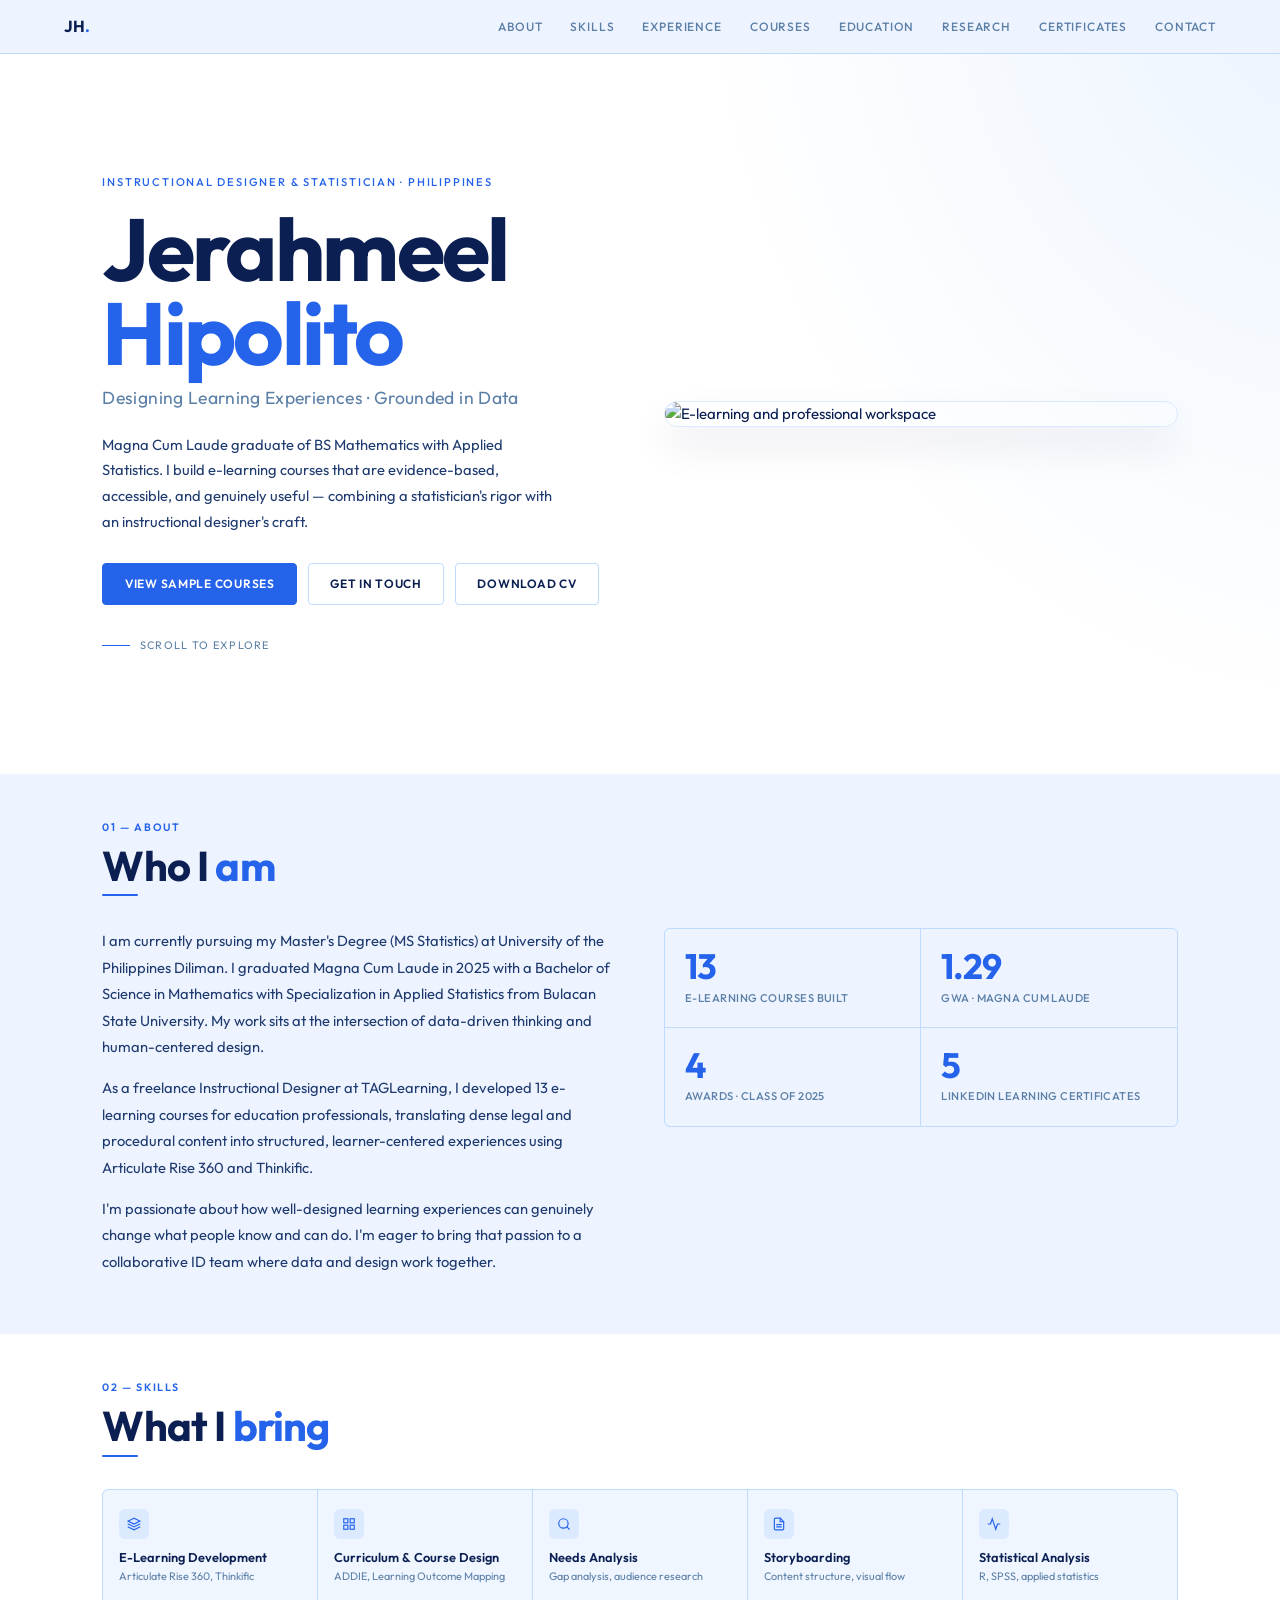
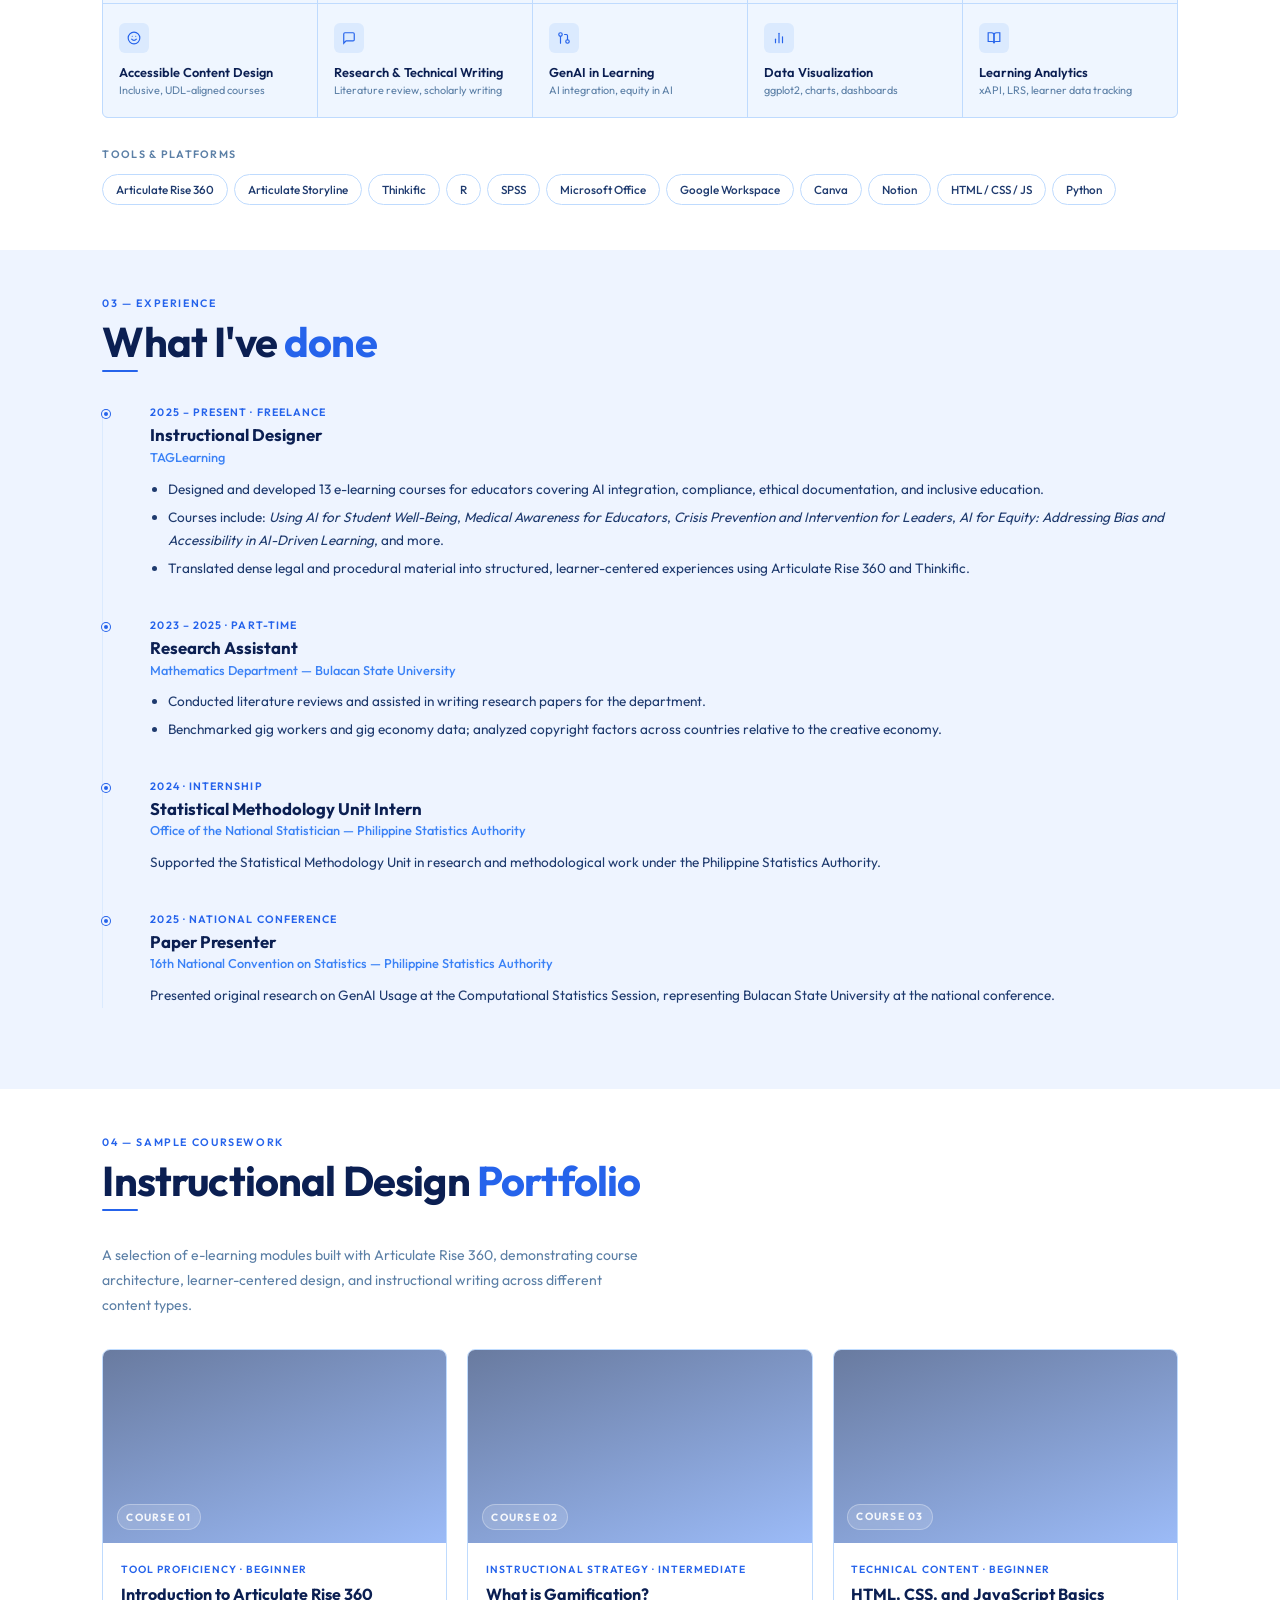
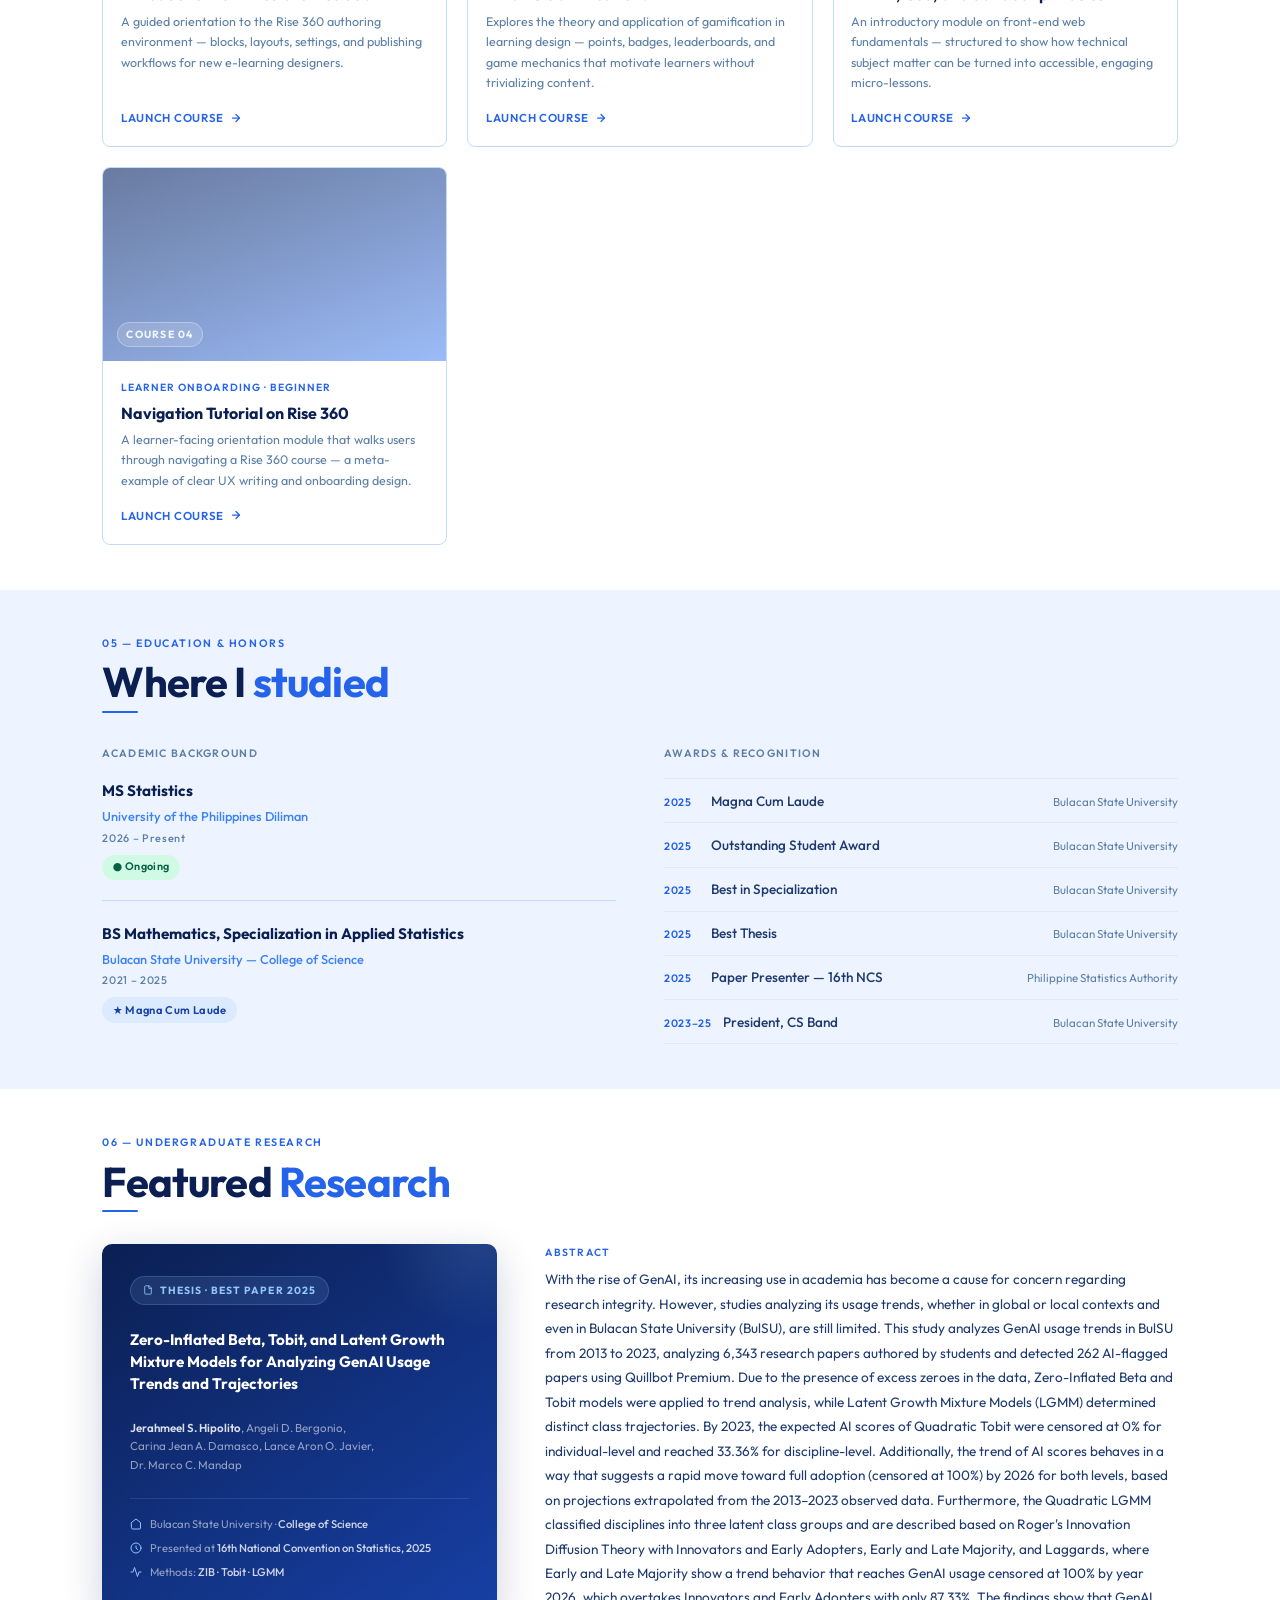
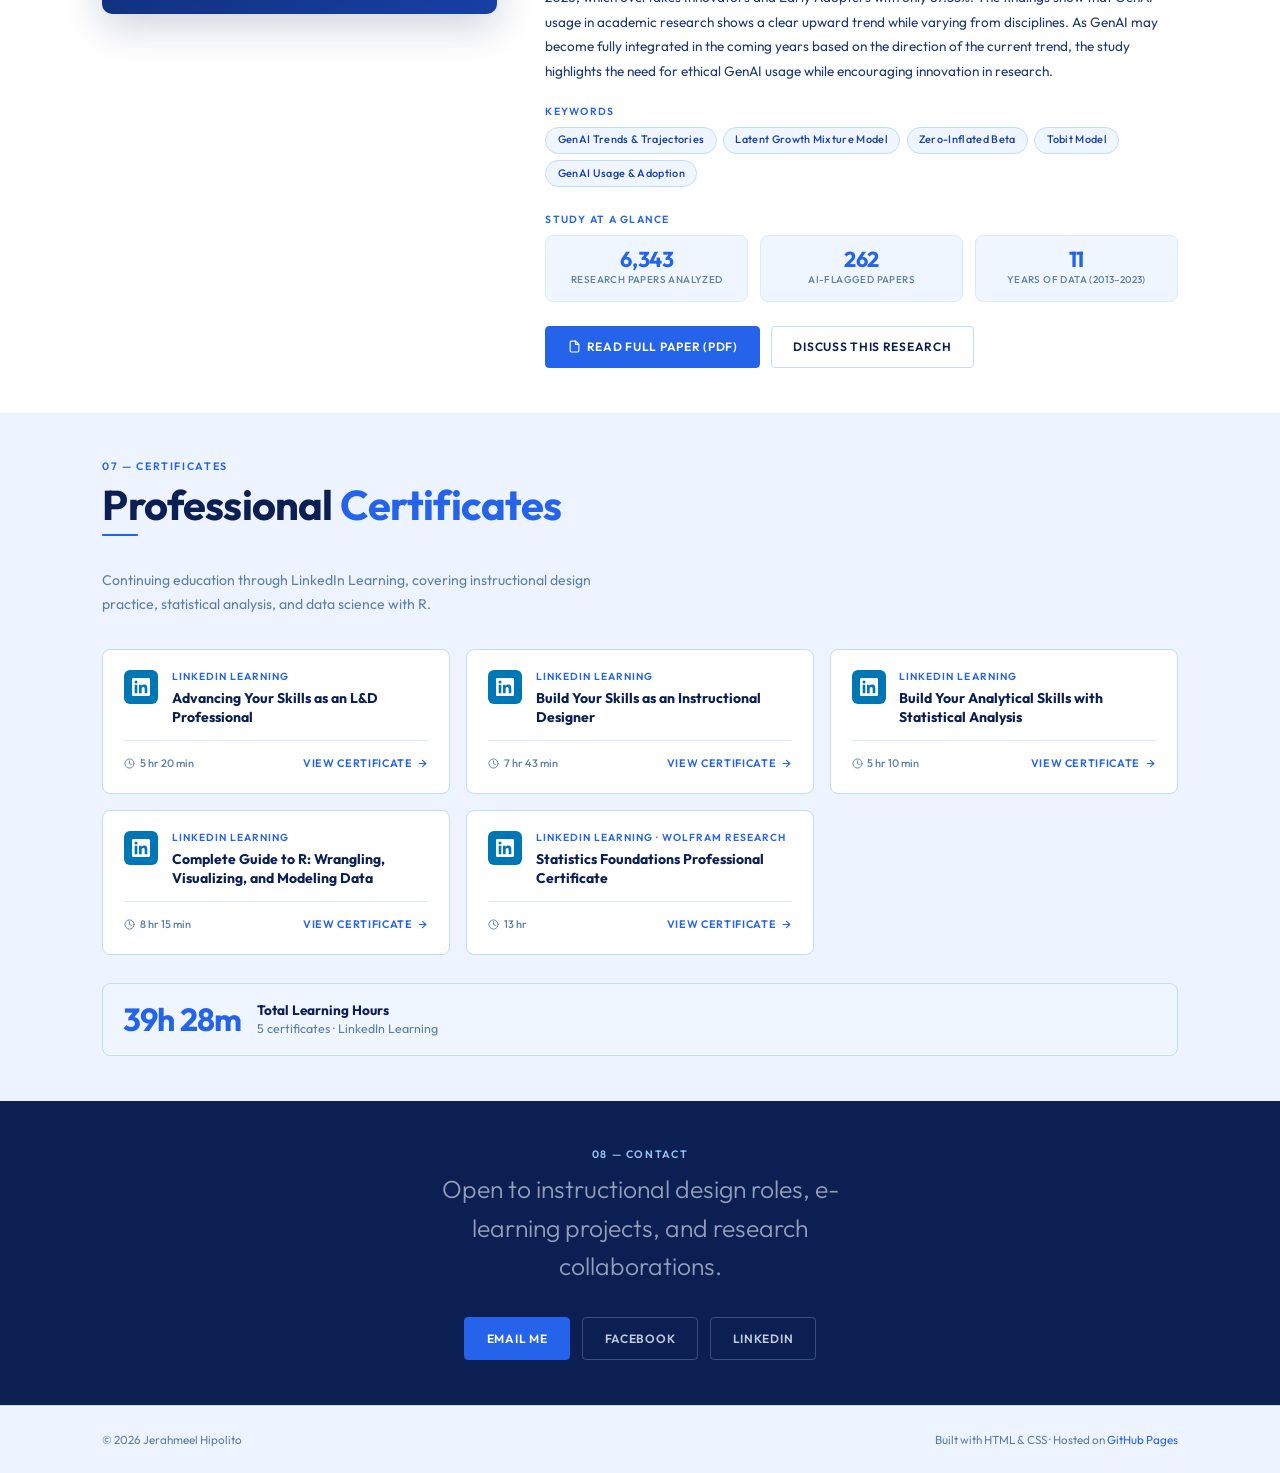
==== index.html @ f6c2b889 "Update index.html" ====
<!DOCTYPE html>
<html lang="en">
<head>
<meta charset="UTF-8" />
<meta name="viewport" content="width=device-width, initial-scale=1.0" />
<title>Jerahmeel Hipolito — Instructional Designer & Statistician</title>
<link rel="preconnect" href="https://fonts.googleapis.com" />
<link rel="preconnect" href="https://fonts.gstatic.com" crossorigin />
<link href="https://fonts.googleapis.com/css2?family=Outfit:wght@300;400;500;600;700&display=swap" rel="stylesheet" />
<style>
  :root {
    --bg:          #EEF4FF;
    --bg-alt:      #E3EDFF;
    --white:       #FFFFFF;
    --navy:        #0B1F52;
    --blue-dark:   #1740A6;
    --blue:        #2563EB;
    --blue-mid:    #3B82F6;
    --blue-light:  #93C5FD;
    --blue-pale:   #DBEAFE;
    --blue-ghost:  #EFF6FF;
    --text:        #0B1F52;
    --text-soft:   #1E3A6E;
    --text-muted:  #5B7FA6;
    --border:      #BFDBFE;
    --border-soft: #DBEAFE;
    --sans: 'Outfit', system-ui, sans-serif;
  }

  *, *::before, *::after { box-sizing: border-box; margin: 0; padding: 0; }
  html { scroll-behavior: smooth; }
  body {
    font-family: var(--sans);
    background: var(--bg);
    color: var(--text);
    font-size: 15px;
    line-height: 1.65;
    -webkit-font-smoothing: antialiased;
  }

  /* ── NAV ── */
  nav {
    position: sticky; top: 0; z-index: 100;
    background: rgba(238,244,255,0.93);
    backdrop-filter: blur(10px);
    border-bottom: 1px solid var(--border);
    padding: 0 clamp(1.5rem, 5vw, 5rem);
    display: flex; align-items: center; justify-content: space-between;
    height: 54px;
  }
  .nav-logo { font-size: 1rem; font-weight: 700; letter-spacing: -0.01em; color: var(--navy); text-decoration: none; }
  .nav-logo span { color: var(--blue); }
  .nav-links { display: flex; gap: 1.75rem; list-style: none; }
  .nav-links a {
    font-size: 0.75rem; font-weight: 500; letter-spacing: 0.07em;
    text-transform: uppercase; color: var(--text-muted); text-decoration: none; transition: color 0.2s;
  }
  .nav-links a:hover { color: var(--blue); }

  /* ── HERO ── */
  #hero {
    min-height: 80vh;
    display: grid;
    grid-template-columns: 1fr 1fr;
    align-items: center;
    gap: 3rem;
    padding: clamp(2.5rem, 6vh, 5rem) clamp(1.5rem, 8vw, 7rem);
    position: relative; overflow: hidden;
  }
  #hero::before {
    content: '';
    position: absolute; top: -20%; right: -5%; width: 55vw; height: 120%;
    background: radial-gradient(ellipse at top right, var(--blue-pale) 0%, transparent 65%);
    opacity: 0.6; pointer-events: none;
  }
  .hero-left { position: relative; z-index: 1; }
  .hero-eyebrow {
    font-size: 0.7rem; letter-spacing: 0.16em; text-transform: uppercase;
    color: var(--blue); font-weight: 500; margin-bottom: 1rem;
    animation: fadeUp 0.5s ease both;
  }
  h1.hero-name {
    font-size: clamp(2.8rem, 7vw, 5.5rem);
    font-weight: 700; line-height: 0.95; letter-spacing: -0.03em;
    color: var(--navy); margin-bottom: 0.5rem;
    animation: fadeUp 0.5s 0.08s ease both;
  }
  h1.hero-name span { color: var(--blue); }
  .hero-title {
    font-size: clamp(0.9rem, 1.8vw, 1.1rem); font-weight: 400;
    color: var(--text-muted); letter-spacing: 0.02em; margin-bottom: 1.25rem;
    animation: fadeUp 0.5s 0.16s ease both;
  }
  .hero-desc {
    max-width: 460px; font-size: 0.92rem; color: var(--text-soft);
    line-height: 1.75; margin-bottom: 1.75rem;
    animation: fadeUp 0.5s 0.24s ease both;
  }
  .hero-cta {
    display: flex; gap: 0.65rem; flex-wrap: wrap;
    animation: fadeUp 0.5s 0.32s ease both;
  }
  .hero-scroll {
    display: flex; align-items: center; gap: 0.6rem; margin-top: 2rem;
    font-size: 0.68rem; letter-spacing: 0.12em; text-transform: uppercase;
    color: var(--text-muted);
    animation: fadeUp 0.5s 0.5s ease both;
  }
  .scroll-line { width: 28px; height: 1px; background: var(--blue); display: inline-block; }

  /* HERO RIGHT VISUAL */
  .hero-right {
    position: relative; z-index: 1;
    display: flex; align-items: center; justify-content: center;
    animation: fadeUp 0.7s 0.3s ease both;
  }
  .hero-image {
    width: 100%;
    height: 100%;
    max-height: 520px;
    object-fit: cover;
    border-radius: 16px;
    box-shadow: 0 20px 40px rgba(11,31,82,0.08);
    border: 1px solid var(--border-soft);
  }

  /* ── BUTTONS ── */
  .btn {
    display: inline-flex; align-items: center; gap: 0.35rem;
    padding: 0.65rem 1.35rem; font-family: var(--sans);
    font-size: 0.75rem; font-weight: 600; letter-spacing: 0.06em;
    text-transform: uppercase; text-decoration: none;
    border-radius: 4px; transition: all 0.2s; cursor: pointer; border: 1.5px solid transparent;
  }
  .btn-primary { background: var(--blue); color: #fff; border-color: var(--blue); }
  .btn-primary:hover { background: var(--blue-dark); border-color: var(--blue-dark); }
  .btn-outline { background: transparent; color: var(--navy); border-color: var(--border); }
  .btn-outline:hover { border-color: var(--blue); color: var(--blue); background: var(--blue-ghost); }

  /* ── SECTIONS ── */
  section { padding: clamp(2.5rem, 5vh, 4rem) clamp(1.5rem, 8vw, 7rem); }
  section:nth-child(even) { background: var(--white); }

  .section-eyebrow { font-size: 0.67rem; letter-spacing: 0.15em; text-transform: uppercase; color: var(--blue); font-weight: 600; margin-bottom: 0.4rem; }
  h2.section-title { font-size: clamp(1.8rem, 3.5vw, 2.6rem); font-weight: 700; letter-spacing: -0.02em; color: var(--navy); margin-bottom: 0.35rem; line-height: 1.1; }
  h2.section-title span { color: var(--blue); }
  .section-rule { width: 36px; height: 2px; background: var(--blue); margin-bottom: 2rem; border-radius: 2px; }

  /* ── ABOUT ── */
  .about-grid { display: grid; grid-template-columns: 1fr 1fr; gap: 3rem; align-items: start; }
  .about-text p { font-size: 0.92rem; color: var(--text-soft); line-height: 1.8; margin-bottom: 0.9rem; }
  .about-stats { display: grid; grid-template-columns: 1fr 1fr; gap: 1px; background: var(--border); border: 1px solid var(--border); border-radius: 6px; overflow: hidden; }
  .stat-cell { background: var(--bg); padding: 1.25rem; }
  section:nth-child(even) .stat-cell { background: var(--blue-ghost); }
  .stat-num { font-size: 2.2rem; font-weight: 700; color: var(--blue); letter-spacing: -0.03em; line-height: 1; margin-bottom: 0.25rem; }
  .stat-label { font-size: 0.7rem; color: var(--text-muted); letter-spacing: 0.04em; text-transform: uppercase; font-weight: 500; }

  /* ── SKILLS ── */
  .skills-grid {
    display: grid;
    grid-template-columns: repeat(5, 1fr);
    gap: 1px; background: var(--border); border: 1px solid var(--border);
    border-radius: 6px; overflow: hidden; margin-bottom: 1.75rem;
  }
  .skill-card { background: var(--white); padding: 1.2rem 1rem; transition: background 0.2s; }
  section:nth-child(even) .skill-card { background: var(--blue-ghost); }
  .skill-card:hover { background: var(--blue-pale); }
  .skill-icon { width: 30px; height: 30px; background: var(--blue-pale); border-radius: 6px; display: flex; align-items: center; justify-content: center; margin-bottom: 0.65rem; }
  .skill-icon svg { width: 14px; height: 14px; stroke: var(--blue); fill: none; stroke-width: 2; stroke-linecap: round; }
  .skill-name { font-size: 0.8rem; font-weight: 600; color: var(--navy); margin-bottom: 0.2rem; line-height: 1.25; }
  .skill-sub { font-size: 0.68rem; color: var(--text-muted); line-height: 1.4; }

  .tools-label { font-size: 0.67rem; letter-spacing: 0.12em; text-transform: uppercase; color: var(--text-muted); font-weight: 600; margin-bottom: 0.65rem; }
  .tools-row { display: flex; flex-wrap: wrap; gap: 0.4rem; }
  .tool-pill {
    padding: 0.3rem 0.8rem; border: 1.5px solid var(--border);
    border-radius: 100px; font-size: 0.73rem; color: var(--text-soft);
    background: var(--white); font-weight: 500; transition: all 0.18s;
  }
  .tool-pill:hover { border-color: var(--blue); color: var(--blue); background: var(--blue-ghost); }

  /* ── EXPERIENCE ── */
  .timeline { position: relative; padding-left: 1.75rem; }
  .timeline::before { content: ''; position: absolute; left: 0; top: 6px; bottom: 0; width: 1px; background: var(--border-soft); }
  .timeline-item { position: relative; margin-bottom: 2.25rem; padding-left: 1.25rem; }
  .timeline-item::before { content: ''; position: absolute; left: -1.75rem; top: 6px; width: 8px; height: 8px; border-radius: 50%; background: var(--blue); border: 2px solid var(--bg); box-shadow: 0 0 0 1px var(--blue); }
  .timeline-meta { font-size: 0.67rem; letter-spacing: 0.1em; color: var(--blue); text-transform: uppercase; font-weight: 600; margin-bottom: 0.2rem; }
  .timeline-role { font-size: 1.05rem; font-weight: 700; color: var(--navy); margin-bottom: 0.1rem; line-height: 1.2; }
  .timeline-org { font-size: 0.8rem; color: var(--blue-mid); font-weight: 500; margin-bottom: 0.6rem; }
  .timeline-body { font-size: 0.85rem; color: var(--text-soft); line-height: 1.75; }
  .timeline-body ul { padding-left: 1.1rem; }
  .timeline-body li { margin-bottom: 0.25rem; }

  /* ── COURSES ── */
  .courses-grid { display: grid; grid-template-columns: repeat(auto-fill, minmax(270px, 1fr)); gap: 1.25rem; }
  .course-card {
    background: var(--white); border: 1px solid var(--border); border-radius: 8px;
    text-decoration: none; display: flex; flex-direction: column; overflow: hidden;
    transition: transform 0.22s, box-shadow 0.22s, border-color 0.22s;
  }
  .course-card:hover { transform: translateY(-5px); box-shadow: 0 16px 40px rgba(37,99,235,0.13); border-color: var(--blue-light); }
  .course-thumb { aspect-ratio: 16/9; position: relative; overflow: hidden; background: var(--blue-pale); }
  .course-thumb img { width: 100%; height: 100%; object-fit: cover; display: block; transition: transform 0.4s; }
  .course-card:hover .course-thumb img { transform: scale(1.04); }
  .course-thumb-overlay { position: absolute; inset: 0; background: linear-gradient(160deg, rgba(11,31,82,0.55) 0%, rgba(37,99,235,0.35) 100%); display: flex; align-items: flex-end; padding: 0.85rem; }
  .course-num { font-size: 0.65rem; font-weight: 700; letter-spacing: 0.12em; text-transform: uppercase; color: rgba(255,255,255,0.9); background: rgba(255,255,255,0.15); border: 1px solid rgba(255,255,255,0.3); padding: 0.2rem 0.55rem; border-radius: 100px; backdrop-filter: blur(4px); }
  .course-body { padding: 1.1rem 1.1rem 1.2rem; flex: 1; display: flex; flex-direction: column; }
  .course-tag { font-size: 0.65rem; letter-spacing: 0.1em; text-transform: uppercase; color: var(--blue); font-weight: 600; margin-bottom: 0.4rem; }
  .course-title { font-size: 1rem; font-weight: 700; color: var(--navy); line-height: 1.25; margin-bottom: 0.45rem; }
  .course-desc { font-size: 0.78rem; color: var(--text-muted); line-height: 1.65; flex: 1; margin-bottom: 0.9rem; }
  .course-link { font-size: 0.72rem; font-weight: 600; letter-spacing: 0.06em; text-transform: uppercase; color: var(--blue); display: flex; align-items: center; gap: 0.35rem; }
  .course-link svg { width: 12px; height: 12px; stroke: currentColor; fill: none; stroke-width: 2.5; stroke-linecap: round; stroke-linejoin: round; transition: transform 0.18s; }
  .course-card:hover .course-link svg { transform: translateX(3px); }

  /* ── EDUCATION & AWARDS ── */
  .edu-awards-grid { display: grid; grid-template-columns: 1fr 1fr; gap: 3rem; }
  .edu-block h3 { font-size: 0.95rem; font-weight: 700; color: var(--navy); margin-bottom: 0.2rem; }
  .edu-block .school { font-size: 0.8rem; color: var(--blue-mid); font-weight: 500; margin-bottom: 0.12rem; }
  .edu-block .year { font-size: 0.68rem; color: var(--text-muted); letter-spacing: 0.06em; font-weight: 500; }
  .edu-block .honor { display: inline-flex; align-items: center; gap: 0.25rem; font-size: 0.7rem; font-weight: 600; padding: 0.22rem 0.65rem; background: var(--blue-pale); color: var(--blue-dark); border-radius: 100px; margin-top: 0.45rem; letter-spacing: 0.03em; }
  .edu-block .tag-ongoing { display: inline-flex; align-items: center; gap: 0.25rem; font-size: 0.68rem; font-weight: 600; padding: 0.22rem 0.65rem; background: #D1FAE5; color: #065F46; border-radius: 100px; margin-top: 0.45rem; letter-spacing: 0.03em; }
  .divider-line { border: none; border-top: 1px solid var(--border); margin: 1.25rem 0; }
  .awards-list { list-style: none; }
  .awards-list li { display: flex; align-items: baseline; gap: 0.7rem; padding: 0.65rem 0; border-bottom: 1px solid var(--border-soft); font-size: 0.85rem; }
  .awards-list li:first-child { border-top: 1px solid var(--border-soft); }
  .award-year { font-size: 0.67rem; color: var(--blue); white-space: nowrap; letter-spacing: 0.06em; font-weight: 600; min-width: 36px; }
  .award-name { color: var(--text-soft); flex: 1; font-weight: 500; }
  .award-org { font-size: 0.72rem; color: var(--text-muted); }

  /* ── RESEARCH PAPER SECTION ── */
  .paper-wrapper {
    display: grid; grid-template-columns: 1fr 1.6fr; gap: 3rem; align-items: start;
  }
  .paper-cover {
    background: linear-gradient(145deg, var(--navy) 0%, var(--blue-dark) 100%);
    border-radius: 10px; padding: 2rem 1.75rem;
    box-shadow: 0 12px 40px rgba(11,31,82,0.2);
    display: flex; flex-direction: column; gap: 1.5rem;
    position: relative; overflow: hidden;
  }
  .paper-cover::before {
    content: '';
    position: absolute; top: -30%; right: -20%; width: 200px; height: 200px;
    background: radial-gradient(circle, rgba(147,197,253,0.15) 0%, transparent 70%);
  }
  .paper-cover-badge {
    display: inline-flex; align-items: center; gap: 0.4rem;
    font-size: 0.65rem; font-weight: 700; letter-spacing: 0.1em; text-transform: uppercase;
    color: var(--blue-light); background: rgba(147,197,253,0.12);
    border: 1px solid rgba(147,197,253,0.2); padding: 0.3rem 0.75rem; border-radius: 100px;
    width: fit-content;
  }
  .paper-cover-title {
    font-size: 0.95rem; font-weight: 700; color: #fff; line-height: 1.45;
  }
  .paper-cover-authors {
    font-size: 0.72rem; color: rgba(255,255,255,0.55); line-height: 1.6;
  }
  .paper-cover-authors strong { color: rgba(255,255,255,0.85); font-weight: 600; }
  .paper-cover-meta {
    display: flex; flex-direction: column; gap: 0.35rem;
    border-top: 1px solid rgba(147,197,253,0.15); padding-top: 1rem;
  }
  .paper-cover-meta-row { display: flex; align-items: center; gap: 0.5rem; }
  .paper-cover-meta-row svg { width: 12px; height: 12px; stroke: var(--blue-light); fill: none; stroke-width: 2; stroke-linecap: round; flex-shrink: 0; }
  .paper-cover-meta-row span { font-size: 0.7rem; color: rgba(255,255,255,0.55); }
  .paper-cover-meta-row strong { color: rgba(255,255,255,0.8); font-weight: 500; }

  .paper-content { display: flex; flex-direction: column; gap: 1.25rem; }
  .paper-kw-row { display: flex; flex-wrap: wrap; gap: 0.4rem; margin-bottom: 0.25rem; }
  .paper-kw {
    font-size: 0.68rem; font-weight: 500; padding: 0.22rem 0.7rem;
    background: var(--blue-ghost); color: var(--blue-dark); border: 1px solid var(--border);
    border-radius: 100px; letter-spacing: 0.03em;
  }
  .paper-section-label { font-size: 0.65rem; letter-spacing: 0.12em; text-transform: uppercase; color: var(--blue); font-weight: 600; margin-bottom: 0.4rem; }
  .paper-abstract { font-size: 0.85rem; color: var(--text-soft); line-height: 1.8; }
  .paper-stats-row {
    display: grid; grid-template-columns: repeat(3, 1fr); gap: 0.75rem;
  }
  .paper-stat {
    background: var(--blue-ghost); border: 1px solid var(--border-soft);
    border-radius: 8px; padding: 0.85rem 0.75rem; text-align: center;
  }
  .paper-stat-num { font-size: 1.35rem; font-weight: 700; color: var(--blue); letter-spacing: -0.02em; line-height: 1; margin-bottom: 0.2rem; }
  .paper-stat-lbl { font-size: 0.62rem; color: var(--text-muted); font-weight: 500; text-transform: uppercase; letter-spacing: 0.04em; line-height: 1.3; }
  .paper-cta { display: flex; gap: 0.65rem; flex-wrap: wrap; margin-top: 0.25rem; }

  /* ── CERTIFICATES ── */
  .certs-grid {
    display: grid;
    grid-template-columns: repeat(3, 1fr);
    gap: 1rem;
  }
  .cert-card {
    background: var(--white);
    border: 1px solid var(--border);
    border-radius: 8px;
    padding: 1.25rem 1.3rem;
    display: flex;
    flex-direction: column;
    transition: transform 0.22s, box-shadow 0.22s, border-color 0.22s;
    text-decoration: none;
    color: inherit;
  }
  .cert-card:hover {
    transform: translateY(-4px);
    box-shadow: 0 14px 36px rgba(37,99,235,0.12);
    border-color: var(--blue-light);
  }
  .cert-header { display: flex; align-items: flex-start; gap: 0.85rem; margin-bottom: auto; }
  .cert-logo {
    width: 34px; height: 34px; flex-shrink: 0;
    background: #0077B5;
    border-radius: 6px;
    display: flex; align-items: center; justify-content: center;
  }
  .cert-logo svg { width: 18px; height: 18px; fill: #fff; }
  .cert-meta { flex: 1; }
  .cert-issuer { font-size: 0.64rem; letter-spacing: 0.1em; text-transform: uppercase; color: var(--blue); font-weight: 600; margin-bottom: 0.3rem; line-height: 1.4; }
  .cert-name {
    font-size: 0.875rem; font-weight: 700; color: var(--navy); line-height: 1.35;
    display: -webkit-box; -webkit-line-clamp: 3; -webkit-box-orient: vertical;
    overflow: hidden;
  }
  .cert-footer {
    display: flex; align-items: center; justify-content: space-between; flex-wrap: wrap;
    gap: 0.4rem; padding-top: 0.85rem; margin-top: 0.85rem;
    border-top: 1px solid var(--border-soft);
  }
  .cert-duration {
    display: inline-flex; align-items: center; gap: 0.3rem;
    font-size: 0.68rem; color: var(--text-muted); font-weight: 500;
  }
  .cert-duration svg { width: 11px; height: 11px; stroke: var(--text-muted); fill: none; stroke-width: 2; stroke-linecap: round; }
  .cert-view {
    font-size: 0.68rem; font-weight: 600; letter-spacing: 0.06em; text-transform: uppercase;
    color: var(--blue); display: flex; align-items: center; gap: 0.3rem; white-space: nowrap;
  }
  .cert-view svg { width: 11px; height: 11px; stroke: currentColor; fill: none; stroke-width: 2.5; stroke-linecap: round; stroke-linejoin: round; transition: transform 0.18s; }
  .cert-card:hover .cert-view svg { transform: translateX(3px); }
  .cert-total-bar {
    margin-top: 1.75rem; padding: 1rem 1.25rem;
    background: var(--blue-ghost); border: 1px solid var(--border);
    border-radius: 8px; display: flex; align-items: center; gap: 1rem; flex-wrap: wrap;
  }
  .cert-total-num { font-size: 2rem; font-weight: 700; color: var(--blue); letter-spacing: -0.03em; line-height: 1; }
  .cert-total-label { font-size: 0.78rem; color: var(--text-muted); line-height: 1.5; }
  .cert-total-label strong { color: var(--navy); display: block; font-size: 0.85rem; }

  /* ── CONTACT ── */
  #contact { background: var(--navy); text-align: center; }
  .contact-lead { font-size: clamp(1.05rem, 2.5vw, 1.55rem); font-weight: 300; color: rgba(238,244,255,0.6); max-width: 460px; margin: 0 auto 2rem; line-height: 1.55; }
  .contact-links { display: flex; justify-content: center; gap: 0.75rem; flex-wrap: wrap; }

  /* ── FOOTER ── */
  footer {
    padding: 1.5rem clamp(1.5rem, 8vw, 7rem);
    border-top: 1px solid var(--border);
    display: flex; justify-content: space-between; align-items: center;
    font-size: 0.73rem; color: var(--text-muted); flex-wrap: wrap; gap: 0.5rem;
  }
  footer a { color: var(--blue); text-decoration: none; }

  /* ── ANIMATIONS ── */
  @keyframes fadeUp { from { opacity: 0; transform: translateY(16px); } to { opacity: 1; transform: translateY(0); } }
  .reveal { opacity: 0; transform: translateY(18px); transition: opacity 0.6s ease, transform 0.6s ease; }
  .reveal.visible { opacity: 1; transform: translateY(0); }

  /* ── RESPONSIVE ── */
  @media (max-width: 900px) {
    #hero { grid-template-columns: 1fr; min-height: auto; padding-bottom: 3rem; }
    .hero-right { display: none; }
    .skills-grid { grid-template-columns: repeat(2, 1fr); }
    .certs-grid { grid-template-columns: repeat(2, 1fr); }
  }
  @media (max-width: 768px) {
    nav { padding: 0 1.25rem; }
    .nav-links { display: none; }
    .about-grid, .edu-awards-grid, .paper-wrapper { grid-template-columns: 1fr; gap: 2rem; }
    .paper-stats-row { grid-template-columns: repeat(3, 1fr); }
    h1.hero-name { font-size: clamp(2.6rem, 12vw, 4rem); }
  }
  @media (max-width: 480px) {
    .skills-grid { grid-template-columns: 1fr 1fr; }
    .paper-stats-row { grid-template-columns: 1fr 1fr; }
    .certs-grid { grid-template-columns: 1fr; }
  }
  @media (min-width: 901px) and (max-width: 1200px) {
    .skills-grid { grid-template-columns: repeat(5, 1fr); }
  }
</style>
</head>
<body>

<nav>
  <a class="nav-logo" href="#hero">JH<span>.</span></a>
  <ul class="nav-links">
    <li><a href="#about">About</a></li>
    <li><a href="#skills">Skills</a></li>
    <li><a href="#experience">Experience</a></li>
    <li><a href="#courses">Courses</a></li>
    <li><a href="#education">Education</a></li>
    <li><a href="#research">Research</a></li>
    <li><a href="#certificates">Certificates</a></li>
    <li><a href="#contact">Contact</a></li>
  </ul>
</nav>

<section id="hero">
  <div class="hero-left">
    <p class="hero-eyebrow">Instructional Designer &amp; Statistician · Philippines</p>
    <h1 class="hero-name">Jerahmeel<br><span>Hipolito</span></h1>
    <p class="hero-title">Designing Learning Experiences · Grounded in Data</p>
    <p class="hero-desc">
      Magna Cum Laude graduate of BS Mathematics with Applied Statistics. I build e-learning courses
      that are evidence-based, accessible, and genuinely useful — combining a statistician's rigor
      with an instructional designer's craft.
    </p>
    <div class="hero-cta">
      <a class="btn btn-primary" href="#courses">View Sample Courses</a>
      <a class="btn btn-outline" href="#contact">Get in Touch</a>
      <a class="btn btn-outline" href="./Jerahmeel_Hipolito_CV.pdf" target="_blank" rel="noopener">Download CV</a>
    </div>
    <div class="hero-scroll"><span class="scroll-line"></span> Scroll to explore</div>
  </div>

  <div class="hero-right">
    <img class="hero-image" src="https://images.unsplash.com/photo-1522204523234-8729aa6e3d5f?auto=format&fit=crop&w=800&q=80" alt="E-learning and professional workspace" loading="lazy" />
  </div>
</section>

<section id="about">
  <p class="section-eyebrow reveal">01 — About</p>
  <h2 class="section-title reveal">Who I <span>am</span></h2>
  <div class="section-rule reveal"></div>
  <div class="about-grid">
    <div class="about-text reveal">
      <p>I am currently pursuing my Master's Degree (MS Statistics) at University of the Philippines Diliman. I graduated Magna Cum Laude in 2025 with a Bachelor of Science in Mathematics with Specialization in Applied Statistics from Bulacan State University. My work sits at the intersection of data-driven thinking and human-centered design.</p>
      <p>As a freelance Instructional Designer at TAGLearning, I developed 13 e-learning courses
      for education professionals, translating dense legal and procedural content into
      structured, learner-centered experiences using Articulate Rise 360 and Thinkific.</p>
      <p>I'm passionate about how well-designed learning experiences can genuinely change what
      people know and can do. I'm eager to bring that passion to a collaborative ID team
      where data and design work together.</p>
    </div>
    <div class="about-stats reveal">
      <div class="stat-cell">
        <div class="stat-num">13</div>
        <div class="stat-label">E-Learning Courses Built</div>
      </div>
      <div class="stat-cell">
        <div class="stat-num">1.29</div>
        <div class="stat-label">GWA · Magna Cum Laude</div>
      </div>
      <div class="stat-cell">
        <div class="stat-num">4</div>
        <div class="stat-label">Awards · Class of 2025</div>
      </div>
      <div class="stat-cell">
        <div class="stat-num">5</div>
        <div class="stat-label">LinkedIn Learning Certificates</div>
      </div>
    </div>
  </div>
</section>

<section id="skills">
  <p class="section-eyebrow reveal">02 — Skills</p>
  <h2 class="section-title reveal">What I <span>bring</span></h2>
  <div class="section-rule reveal"></div>
  <div class="skills-grid reveal">

    <div class="skill-card">
      <div class="skill-icon"><svg viewBox="0 0 24 24"><path d="M12 2L2 7l10 5 10-5-10-5z"/><path d="M2 17l10 5 10-5"/><path d="M2 12l10 5 10-5"/></svg></div>
      <div class="skill-name">E-Learning Development</div>
      <div class="skill-sub">Articulate Rise 360, Thinkific</div>
    </div>

    <div class="skill-card">
      <div class="skill-icon"><svg viewBox="0 0 24 24"><rect x="3" y="3" width="7" height="7"/><rect x="14" y="3" width="7" height="7"/><rect x="14" y="14" width="7" height="7"/><rect x="3" y="14" width="7" height="7"/></svg></div>
      <div class="skill-name">Curriculum & Course Design</div>
      <div class="skill-sub">ADDIE, Learning Outcome Mapping</div>
    </div>

    <div class="skill-card">
      <div class="skill-icon"><svg viewBox="0 0 24 24"><circle cx="11" cy="11" r="8"/><path d="M21 21l-4.35-4.35"/></svg></div>
      <div class="skill-name">Needs Analysis</div>
      <div class="skill-sub">Gap analysis, audience research</div>
    </div>

    <div class="skill-card">
      <div class="skill-icon"><svg viewBox="0 0 24 24"><path d="M14 2H6a2 2 0 0 0-2 2v16a2 2 0 0 0 2 2h12a2 2 0 0 0 2-2V8z"/><polyline points="14 2 14 8 20 8"/><line x1="16" y1="13" x2="8" y2="13"/><line x1="16" y1="17" x2="8" y2="17"/></svg></div>
      <div class="skill-name">Storyboarding</div>
      <div class="skill-sub">Content structure, visual flow</div>
    </div>

    <div class="skill-card">
      <div class="skill-icon"><svg viewBox="0 0 24 24"><polyline points="22 12 18 12 15 21 9 3 6 12 2 12"/></svg></div>
      <div class="skill-name">Statistical Analysis</div>
      <div class="skill-sub">R, SPSS, applied statistics</div>
    </div>

    <div class="skill-card">
      <div class="skill-icon"><svg viewBox="0 0 24 24"><circle cx="12" cy="12" r="10"/><path d="M8 14s1.5 2 4 2 4-2 4-2"/><line x1="9" y1="9" x2="9.01" y2="9"/><line x1="15" y1="9" x2="15.01" y2="9"/></svg></div>
      <div class="skill-name">Accessible Content Design</div>
      <div class="skill-sub">Inclusive, UDL-aligned courses</div>
    </div>

    <div class="skill-card">
      <div class="skill-icon"><svg viewBox="0 0 24 24"><path d="M21 15a2 2 0 0 1-2 2H7l-4 4V5a2 2 0 0 1 2-2h14a2 2 0 0 1 2 2z"/></svg></div>
      <div class="skill-name">Research & Technical Writing</div>
      <div class="skill-sub">Literature review, scholarly writing</div>
    </div>

    <div class="skill-card">
      <div class="skill-icon"><svg viewBox="0 0 24 24"><circle cx="18" cy="18" r="3"/><circle cx="6" cy="6" r="3"/><path d="M13 6h3a2 2 0 0 1 2 2v7"/><line x1="6" y1="9" x2="6" y2="21"/></svg></div>
      <div class="skill-name">GenAI in Learning</div>
      <div class="skill-sub">AI integration, equity in AI</div>
    </div>

    <div class="skill-card">
      <div class="skill-icon"><svg viewBox="0 0 24 24"><line x1="18" y1="20" x2="18" y2="10"/><line x1="12" y1="20" x2="12" y2="4"/><line x1="6" y1="20" x2="6" y2="14"/></svg></div>
      <div class="skill-name">Data Visualization</div>
      <div class="skill-sub">ggplot2, charts, dashboards</div>
    </div>

    <div class="skill-card">
      <div class="skill-icon"><svg viewBox="0 0 24 24"><path d="M2 3h6a4 4 0 0 1 4 4v14a3 3 0 0 0-3-3H2z"/><path d="M22 3h-6a4 4 0 0 0-4 4v14a3 3 0 0 1 3-3h7z"/></svg></div>
      <div class="skill-name">Learning Analytics</div>
      <div class="skill-sub">xAPI, LRS, learner data tracking</div>
    </div>

  </div>

  <div class="reveal">
    <p class="tools-label">Tools &amp; Platforms</p>
    <div class="tools-row">
      <span class="tool-pill">Articulate Rise 360</span>
      <span class="tool-pill">Articulate Storyline</span>
      <span class="tool-pill">Thinkific</span>
      <span class="tool-pill">R</span>
      <span class="tool-pill">SPSS</span>
      <span class="tool-pill">Microsoft Office</span>
      <span class="tool-pill">Google Workspace</span>
      <span class="tool-pill">Canva</span>
      <span class="tool-pill">Notion</span>
      <span class="tool-pill">HTML / CSS / JS</span>
      <span class="tool-pill">Python</span>
    </div>
  </div>
</section>

<section id="experience">
  <p class="section-eyebrow reveal">03 — Experience</p>
  <h2 class="section-title reveal">What I've <span>done</span></h2>
  <div class="section-rule reveal"></div>
  <div class="timeline reveal">

    <div class="timeline-item">
      <div class="timeline-meta">2025 – Present · Freelance</div>
      <div class="timeline-role">Instructional Designer</div>
      <div class="timeline-org">TAGLearning</div>
      <div class="timeline-body">
        <ul>
          <li>Designed and developed 13 e-learning courses for educators covering AI integration, compliance, ethical documentation, and inclusive education.</li>
          <li>Courses include: <em>Using AI for Student Well-Being</em>, <em>Medical Awareness for Educators</em>, <em>Crisis Prevention and Intervention for Leaders</em>, <em>AI for Equity: Addressing Bias and Accessibility in AI-Driven Learning</em>, and more.</li>
          <li>Translated dense legal and procedural material into structured, learner-centered experiences using Articulate Rise 360 and Thinkific.</li>
        </ul>
      </div>
    </div>

    <div class="timeline-item">
      <div class="timeline-meta">2023 – 2025 · Part-time</div>
      <div class="timeline-role">Research Assistant</div>
      <div class="timeline-org">Mathematics Department — Bulacan State University</div>
      <div class="timeline-body">
        <ul>
          <li>Conducted literature reviews and assisted in writing research papers for the department.</li>
          <li>Benchmarked gig workers and gig economy data; analyzed copyright factors across countries relative to the creative economy.</li>
        </ul>
      </div>
    </div>

    <div class="timeline-item">
      <div class="timeline-meta">2024 · Internship</div>
      <div class="timeline-role">Statistical Methodology Unit Intern</div>
      <div class="timeline-org">Office of the National Statistician — Philippine Statistics Authority</div>
      <div class="timeline-body">
        <p>Supported the Statistical Methodology Unit in research and methodological work under the Philippine Statistics Authority.</p>
      </div>
    </div>

    <div class="timeline-item">
      <div class="timeline-meta">2025 · National Conference</div>
      <div class="timeline-role">Paper Presenter</div>
      <div class="timeline-org">16th National Convention on Statistics — Philippine Statistics Authority</div>
      <div class="timeline-body">
        <p>Presented original research on GenAI Usage at the Computational Statistics Session, representing Bulacan State University at the national conference.</p>
      </div>
    </div>

  </div>
</section>

<section id="courses">
  <p class="section-eyebrow reveal">04 — Sample Coursework</p>
  <h2 class="section-title reveal">Instructional Design <span>Portfolio</span></h2>
  <div class="section-rule reveal"></div>
  <p class="reveal" style="font-size:0.88rem;color:var(--text-muted);max-width:540px;margin-bottom:2rem;line-height:1.75;">
    A selection of e-learning modules built with Articulate Rise 360, demonstrating course architecture,
    learner-centered design, and instructional writing across different content types.
  </p>
  <div class="courses-grid reveal">

    <a class="course-card" href="./courses/intro-to-rise360/index.html" target="_blank" rel="noopener">
      <div class="course-thumb">
        <img src="https://images.unsplash.com/photo-1522202176988-66273c2fd55f?auto=format&fit=crop&w=640&q=80" alt="People collaborating on a laptop" loading="lazy" onerror="this.parentElement.style.background='var(--blue-pale)';this.style.display='none'" />
        <div class="course-thumb-overlay"><span class="course-num">Course 01</span></div>
      </div>
      <div class="course-body">
        <div class="course-tag">Tool Proficiency · Beginner</div>
        <div class="course-title">Introduction to Articulate Rise 360</div>
        <div class="course-desc">A guided orientation to the Rise 360 authoring environment — blocks, layouts, settings, and publishing workflows for new e-learning designers.</div>
        <div class="course-link">Launch Course <svg viewBox="0 0 24 24"><line x1="5" y1="12" x2="19" y2="12"/><polyline points="12 5 19 12 12 19"/></svg></div>
      </div>
    </a>

    <a class="course-card" href="./courses/what-is-gamification/index.html" target="_blank" rel="noopener">
      <div class="course-thumb">
        <img src="https://images.unsplash.com/photo-1531403009284-440f080d1e12?auto=format&fit=crop&w=640&q=80" alt="Interactive learning on a tablet" loading="lazy" onerror="this.parentElement.style.background='var(--blue-pale)';this.style.display='none'" />
        <div class="course-thumb-overlay"><span class="course-num">Course 02</span></div>
      </div>
      <div class="course-body">
        <div class="course-tag">Instructional Strategy · Intermediate</div>
        <div class="course-title">What is Gamification?</div>
        <div class="course-desc">Explores the theory and application of gamification in learning design — points, badges, leaderboards, and game mechanics that motivate learners without trivializing content.</div>
        <div class="course-link">Launch Course <svg viewBox="0 0 24 24"><line x1="5" y1="12" x2="19" y2="12"/><polyline points="12 5 19 12 12 19"/></svg></div>
      </div>
    </a>

    <a class="course-card" href="./courses/html-css-js-basics/index.html" target="_blank" rel="noopener">
      <div class="course-thumb">
        <img src="https://images.unsplash.com/photo-1461749280684-dccba630e2f6?auto=format&fit=crop&w=640&q=80" alt="Code on a monitor screen" loading="lazy" onerror="this.parentElement.style.background='var(--blue-pale)';this.style.display='none'" />
        <div class="course-thumb-overlay"><span class="course-num">Course 03</span></div>
      </div>
      <div class="course-body">
        <div class="course-tag">Technical Content · Beginner</div>
        <div class="course-title">HTML, CSS, and JavaScript Basics</div>
        <div class="course-desc">An introductory module on front-end web fundamentals — structured to show how technical subject matter can be turned into accessible, engaging micro-lessons.</div>
        <div class="course-link">Launch Course <svg viewBox="0 0 24 24"><line x1="5" y1="12" x2="19" y2="12"/><polyline points="12 5 19 12 12 19"/></svg></div>
      </div>
    </a>

    <a class="course-card" href="./courses/navigation-tutorial-rise360/index.html" target="_blank" rel="noopener">
      <div class="course-thumb">
        <img src="https://images.unsplash.com/photo-1434030216411-0b793f4b4173?auto=format&fit=crop&w=640&q=80" alt="Person studying with guides and maps" loading="lazy" onerror="this.parentElement.style.background='var(--blue-pale)';this.style.display='none'" />
        <div class="course-thumb-overlay"><span class="course-num">Course 04</span></div>
      </div>
      <div class="course-body">
        <div class="course-tag">Learner Onboarding · Beginner</div>
        <div class="course-title">Navigation Tutorial on Rise 360</div>
        <div class="course-desc">A learner-facing orientation module that walks users through navigating a Rise 360 course — a meta-example of clear UX writing and onboarding design.</div>
        <div class="course-link">Launch Course <svg viewBox="0 0 24 24"><line x1="5" y1="12" x2="19" y2="12"/><polyline points="12 5 19 12 12 19"/></svg></div>
      </div>
    </a>

  </div>
</section>

<section id="education">
  <p class="section-eyebrow reveal">05 — Education &amp; Honors</p>
  <h2 class="section-title reveal">Where I <span>studied</span></h2>
  <div class="section-rule reveal"></div>
  <div class="edu-awards-grid reveal">

    <div>
      <p style="font-size:0.67rem;letter-spacing:0.12em;text-transform:uppercase;color:var(--text-muted);font-weight:600;margin-bottom:1rem;">Academic Background</p>

      <div class="edu-block" style="margin-bottom:1.25rem;">
        <h3>MS Statistics</h3>
        <p class="school">University of the Philippines Diliman</p>
        <p class="year">2026 – Present</p>
        <span class="tag-ongoing">● Ongoing</span>
      </div>

      <hr class="divider-line" />

      <div class="edu-block">
        <h3>BS Mathematics, Specialization in Applied Statistics</h3>
        <p class="school">Bulacan State University — College of Science</p>
        <p class="year">2021 – 2025</p>
        <span class="honor">★ Magna Cum Laude</span>
      </div>
    </div>

    <div>
      <p style="font-size:0.67rem;letter-spacing:0.12em;text-transform:uppercase;color:var(--text-muted);font-weight:600;margin-bottom:1rem;">Awards &amp; Recognition</p>
      <ul class="awards-list">
        <li><span class="award-year">2025</span><span class="award-name">Magna Cum Laude</span><span class="award-org">Bulacan State University</span></li>
        <li><span class="award-year">2025</span><span class="award-name">Outstanding Student Award</span><span class="award-org">Bulacan State University</span></li>
        <li><span class="award-year">2025</span><span class="award-name">Best in Specialization</span><span class="award-org">Bulacan State University</span></li>
        <li><span class="award-year">2025</span><span class="award-name">Best Thesis</span><span class="award-org">Bulacan State University</span></li>
        <li><span class="award-year">2025</span><span class="award-name">Paper Presenter — 16th NCS</span><span class="award-org">Philippine Statistics Authority</span></li>
        <li><span class="award-year">2023–25</span><span class="award-name">President, CS Band</span><span class="award-org">Bulacan State University</span></li>
      </ul>
    </div>

  </div>
</section>

<section id="research">
  <p class="section-eyebrow reveal">06 — Undergraduate Research</p>
  <h2 class="section-title reveal">Featured <span>Research</span></h2>
  <div class="section-rule reveal"></div>

  <div class="paper-wrapper reveal">

    <div class="paper-cover">
      <div class="paper-cover-badge">
        <svg style="width:10px;height:10px;stroke:currentColor;fill:none;stroke-width:2;stroke-linecap:round;" viewBox="0 0 24 24"><path d="M14 2H6a2 2 0 0 0-2 2v16a2 2 0 0 0 2 2h12a2 2 0 0 0 2-2V8z"/><polyline points="14 2 14 8 20 8"/></svg>
        Thesis · Best Paper 2025
      </div>
      <div class="paper-cover-title">
        Zero-Inflated Beta, Tobit, and Latent Growth Mixture Models for Analyzing GenAI Usage Trends and Trajectories
      </div>
      <div class="paper-cover-authors">
        <strong>Jerahmeel S. Hipolito</strong>, Angeli D. Bergonio,<br>
        Carina Jean A. Damasco, Lance Aron O. Javier,<br>
        Dr. Marco C. Mandap
      </div>
      <div class="paper-cover-meta">
        <div class="paper-cover-meta-row">
          <svg viewBox="0 0 24 24"><path d="M3 9l9-7 9 7v11a2 2 0 0 1-2 2H5a2 2 0 0 1-2-2z"/></svg>
          <span>Bulacan State University · <strong>College of Science</strong></span>
        </div>
        <div class="paper-cover-meta-row">
          <svg viewBox="0 0 24 24"><circle cx="12" cy="12" r="10"/><path d="M12 8v4l3 3"/></svg>
          <span>Presented at <strong>16th National Convention on Statistics, 2025</strong></span>
        </div>
        <div class="paper-cover-meta-row">
          <svg viewBox="0 0 24 24"><polyline points="22 12 18 12 15 21 9 3 6 12 2 12"/></svg>
          <span>Methods: <strong>ZIB · Tobit · LGMM</strong></span>
        </div>
      </div>
    </div>

    <div class="paper-content">
      <div>
        <p class="paper-section-label">Abstract</p>
        <p class="paper-abstract">
          With the rise of GenAI, its increasing use in academia has become a cause for concern regarding research integrity. However, studies analyzing its usage trends, whether in global or local contexts and even in Bulacan State University (BulSU), are still limited. This study analyzes GenAI usage trends in BulSU from 2013 to 2023, analyzing 6,343 research papers authored by students and detected 262 AI-flagged papers using Quillbot Premium. Due to the presence of excess zeroes in the data, Zero-Inflated Beta and Tobit models were applied to trend analysis, while Latent Growth Mixture Models (LGMM) determined distinct class trajectories. By 2023, the expected AI scores of Quadratic Tobit were censored at 0% for individual-level and reached 33.36% for discipline-level. Additionally, the trend of AI scores behaves in a way that suggests a rapid move toward full adoption (censored at 100%) by 2026 for both levels, based on projections extrapolated from the 2013–2023 observed data. Furthermore, the Quadratic LGMM classified disciplines into three latent class groups and are described based on Roger's Innovation Diffusion Theory with Innovators and Early Adopters, Early and Late Majority, and Laggards, where Early and Late Majority show a trend behavior that reaches GenAI usage censored at 100% by year 2026, which overtakes Innovators and Early Adopters with only 87.33%. The findings show that GenAI usage in academic research shows a clear upward trend while varying from disciplines. As GenAI may become fully integrated in the coming years based on the direction of the current trend, the study highlights the need for ethical GenAI usage while encouraging innovation in research.
        </p>
      </div>

      <div>
        <p class="paper-section-label">Keywords</p>
        <div class="paper-kw-row">
          <span class="paper-kw">GenAI Trends &amp; Trajectories</span>
          <span class="paper-kw">Latent Growth Mixture Model</span>
          <span class="paper-kw">Zero-Inflated Beta</span>
          <span class="paper-kw">Tobit Model</span>
          <span class="paper-kw">GenAI Usage &amp; Adoption</span>
        </div>
      </div>

      <div>
        <p class="paper-section-label">Study at a Glance</p>
        <div class="paper-stats-row">
          <div class="paper-stat">
            <div class="paper-stat-num">6,343</div>
            <div class="paper-stat-lbl">Research Papers Analyzed</div>
          </div>
          <div class="paper-stat">
            <div class="paper-stat-num">262</div>
            <div class="paper-stat-lbl">AI-Flagged Papers</div>
          </div>
          <div class="paper-stat">
            <div class="paper-stat-num">11</div>
            <div class="paper-stat-lbl">Years of Data (2013–2023)</div>
          </div>
        </div>
      </div>

      <div class="paper-cta">
        <a class="btn btn-primary" href="./research/GenAI_Usage_Paper.pdf" target="_blank" rel="noopener">
          <svg style="width:13px;height:13px;stroke:currentColor;fill:none;stroke-width:2;stroke-linecap:round;" viewBox="0 0 24 24"><path d="M14 2H6a2 2 0 0 0-2 2v16a2 2 0 0 0 2 2h12a2 2 0 0 0 2-2V8z"/><polyline points="14 2 14 8 20 8"/></svg>
          Read Full Paper (PDF)
        </a>
        <a class="btn btn-outline" href="#contact">Discuss This Research</a>
      </div>
    </div>

  </div>
</section>

<section id="certificates">
  <p class="section-eyebrow reveal">07 — Certificates</p>
  <h2 class="section-title reveal">Professional <span>Certificates</span></h2>
  <div class="section-rule reveal"></div>
  <p class="reveal" style="font-size:0.88rem;color:var(--text-muted);max-width:540px;margin-bottom:2rem;line-height:1.75;">
    Continuing education through LinkedIn Learning, covering instructional design practice,
    statistical analysis, and data science with R.
  </p>

  <div class="certs-grid reveal">

    <a class="cert-card" href="./certificates/advancing-ld-professional.pdf" target="_blank" rel="noopener">
      <div class="cert-header">
        <div class="cert-logo">
          <svg viewBox="0 0 24 24" xmlns="http://www.w3.org/2000/svg"><path d="M20.447 20.452h-3.554v-5.569c0-1.328-.027-3.037-1.852-3.037-1.853 0-2.136 1.445-2.136 2.939v5.667H9.351V9h3.414v1.561h.046c.477-.9 1.637-1.85 3.37-1.85 3.601 0 4.267 2.37 4.267 5.455v6.286zM5.337 7.433a2.062 2.062 0 0 1-2.063-2.065 2.064 2.064 0 1 1 2.063 2.065zm1.782 13.019H3.555V9h3.564v11.452zM22.225 0H1.771C.792 0 0 .774 0 1.729v20.542C0 23.227.792 24 1.771 24h20.451C23.2 24 24 23.227 24 22.271V1.729C24 .774 23.2 0 22.222 0h.003z"/></svg>
        </div>
        <div class="cert-meta">
          <div class="cert-issuer">LinkedIn Learning</div>
          <div class="cert-name">Advancing Your Skills as an L&amp;D Professional</div>
        </div>
      </div>
      <div class="cert-footer">
        <span class="cert-duration">
          <svg viewBox="0 0 24 24"><circle cx="12" cy="12" r="10"/><path d="M12 6v6l4 2"/></svg>
          5 hr 20 min
        </span>
        <span class="cert-view">View Certificate <svg viewBox="0 0 24 24"><line x1="5" y1="12" x2="19" y2="12"/><polyline points="12 5 19 12 12 19"/></svg></span>
      </div>
    </a>

    <a class="cert-card" href="./certificates/build-skills-instructional-designer.pdf" target="_blank" rel="noopener">
      <div class="cert-header">
        <div class="cert-logo">
          <svg viewBox="0 0 24 24" xmlns="http://www.w3.org/2000/svg"><path d="M20.447 20.452h-3.554v-5.569c0-1.328-.027-3.037-1.852-3.037-1.853 0-2.136 1.445-2.136 2.939v5.667H9.351V9h3.414v1.561h.046c.477-.9 1.637-1.85 3.37-1.85 3.601 0 4.267 2.37 4.267 5.455v6.286zM5.337 7.433a2.062 2.062 0 0 1-2.063-2.065 2.064 2.064 0 1 1 2.063 2.065zm1.782 13.019H3.555V9h3.564v11.452zM22.225 0H1.771C.792 0 0 .774 0 1.729v20.542C0 23.227.792 24 1.771 24h20.451C23.2 24 24 23.227 24 22.271V1.729C24 .774 23.2 0 22.222 0h.003z"/></svg>
        </div>
        <div class="cert-meta">
          <div class="cert-issuer">LinkedIn Learning</div>
          <div class="cert-name">Build Your Skills as an Instructional Designer</div>
        </div>
      </div>
      <div class="cert-footer">
        <span class="cert-duration">
          <svg viewBox="0 0 24 24"><circle cx="12" cy="12" r="10"/><path d="M12 6v6l4 2"/></svg>
          7 hr 43 min
        </span>
        <span class="cert-view">View Certificate <svg viewBox="0 0 24 24"><line x1="5" y1="12" x2="19" y2="12"/><polyline points="12 5 19 12 12 19"/></svg></span>
      </div>
    </a>

    <a class="cert-card" href="./certificates/analytical-skills-statistical-analysis.pdf" target="_blank" rel="noopener">
      <div class="cert-header">
        <div class="cert-logo">
          <svg viewBox="0 0 24 24" xmlns="http://www.w3.org/2000/svg"><path d="M20.447 20.452h-3.554v-5.569c0-1.328-.027-3.037-1.852-3.037-1.853 0-2.136 1.445-2.136 2.939v5.667H9.351V9h3.414v1.561h.046c.477-.9 1.637-1.85 3.37-1.85 3.601 0 4.267 2.37 4.267 5.455v6.286zM5.337 7.433a2.062 2.062 0 0 1-2.063-2.065 2.064 2.064 0 1 1 2.063 2.065zm1.782 13.019H3.555V9h3.564v11.452zM22.225 0H1.771C.792 0 0 .774 0 1.729v20.542C0 23.227.792 24 1.771 24h20.451C23.2 24 24 23.227 24 22.271V1.729C24 .774 23.2 0 22.222 0h.003z"/></svg>
        </div>
        <div class="cert-meta">
          <div class="cert-issuer">LinkedIn Learning</div>
          <div class="cert-name">Build Your Analytical Skills with Statistical Analysis</div>
        </div>
      </div>
      <div class="cert-footer">
        <span class="cert-duration">
          <svg viewBox="0 0 24 24"><circle cx="12" cy="12" r="10"/><path d="M12 6v6l4 2"/></svg>
          5 hr 10 min
        </span>
        <span class="cert-view">View Certificate <svg viewBox="0 0 24 24"><line x1="5" y1="12" x2="19" y2="12"/><polyline points="12 5 19 12 12 19"/></svg></span>
      </div>
    </a>

    <a class="cert-card" href="./certificates/complete-guide-r.pdf" target="_blank" rel="noopener">
      <div class="cert-header">
        <div class="cert-logo">
          <svg viewBox="0 0 24 24" xmlns="http://www.w3.org/2000/svg"><path d="M20.447 20.452h-3.554v-5.569c0-1.328-.027-3.037-1.852-3.037-1.853 0-2.136 1.445-2.136 2.939v5.667H9.351V9h3.414v1.561h.046c.477-.9 1.637-1.85 3.37-1.85 3.601 0 4.267 2.37 4.267 5.455v6.286zM5.337 7.433a2.062 2.062 0 0 1-2.063-2.065 2.064 2.064 0 1 1 2.063 2.065zm1.782 13.019H3.555V9h3.564v11.452zM22.225 0H1.771C.792 0 0 .774 0 1.729v20.542C0 23.227.792 24 1.771 24h20.451C23.2 24 24 23.227 24 22.271V1.729C24 .774 23.2 0 22.222 0h.003z"/></svg>
        </div>
        <div class="cert-meta">
          <div class="cert-issuer">LinkedIn Learning</div>
          <div class="cert-name">Complete Guide to R: Wrangling, Visualizing, and Modeling Data</div>
        </div>
      </div>
      <div class="cert-footer">
        <span class="cert-duration">
          <svg viewBox="0 0 24 24"><circle cx="12" cy="12" r="10"/><path d="M12 6v6l4 2"/></svg>
          8 hr 15 min
        </span>
        <span class="cert-view">View Certificate <svg viewBox="0 0 24 24"><line x1="5" y1="12" x2="19" y2="12"/><polyline points="12 5 19 12 12 19"/></svg></span>
      </div>
    </a>

    <a class="cert-card" href="./certificates/statistics-foundations-wolfram.pdf" target="_blank" rel="noopener">
      <div class="cert-header">
        <div class="cert-logo">
          <svg viewBox="0 0 24 24" xmlns="http://www.w3.org/2000/svg"><path d="M20.447 20.452h-3.554v-5.569c0-1.328-.027-3.037-1.852-3.037-1.853 0-2.136 1.445-2.136 2.939v5.667H9.351V9h3.414v1.561h.046c.477-.9 1.637-1.85 3.37-1.85 3.601 0 4.267 2.37 4.267 5.455v6.286zM5.337 7.433a2.062 2.062 0 0 1-2.063-2.065 2.064 2.064 0 1 1 2.063 2.065zm1.782 13.019H3.555V9h3.564v11.452zM22.225 0H1.771C.792 0 0 .774 0 1.729v20.542C0 23.227.792 24 1.771 24h20.451C23.2 24 24 23.227 24 22.271V1.729C24 .774 23.2 0 22.222 0h.003z"/></svg>
        </div>
        <div class="cert-meta">
          <div class="cert-issuer">LinkedIn Learning · Wolfram Research</div>
          <div class="cert-name">Statistics Foundations Professional Certificate</div>
        </div>
      </div>
      <div class="cert-footer">
        <span class="cert-duration">
          <svg viewBox="0 0 24 24"><circle cx="12" cy="12" r="10"/><path d="M12 6v6l4 2"/></svg>
          13 hr
        </span>
        <span class="cert-view">View Certificate <svg viewBox="0 0 24 24"><line x1="5" y1="12" x2="19" y2="12"/><polyline points="12 5 19 12 12 19"/></svg></span>
      </div>
    </a>

  </div>

  <div class="cert-total-bar reveal">
    <div class="cert-total-num">39h 28m</div>
    <div class="cert-total-label">
      <strong>Total Learning Hours</strong>
      5 certificates · LinkedIn Learning
    </div>
  </div>
</section>

<section id="contact" style="background:var(--navy);">
  <p class="section-eyebrow" style="color:var(--blue-light);text-align:center;">08 — Contact</p>
  <p class="contact-lead">Open to instructional design roles, e-learning projects, and research collaborations.</p>
  <div class="contact-links">
    <a class="btn btn-primary" href="mailto:hipolitojerahmeel12@gmail.com">Email Me</a>
    <a class="btn btn-outline" style="color:rgba(238,244,255,0.8);border-color:rgba(147,197,253,0.3);" href="https://www.facebook.com/hjerahmeel" target="_blank" rel="noopener">Facebook</a>
    <a class="btn btn-outline" style="color:rgba(238,244,255,0.8);border-color:rgba(147,197,253,0.3);" href="https://linkedin.com/in/jerahmeel-hipolito-304241369" target="_blank" rel="noopener">LinkedIn</a>
  </div>
</section>

<footer>
  <span>© 2026 Jerahmeel Hipolito</span>
  <span>Built with HTML &amp; CSS · Hosted on <a href="https://pages.github.com" target="_blank" rel="noopener">GitHub Pages</a></span>
</footer>

<script>
  const obs = new IntersectionObserver(entries => {
    entries.forEach(e => {
      if (e.isIntersecting) { e.target.classList.add('visible'); obs.unobserve(e.target); }
    });
  }, { threshold: 0.08 });
  document.querySelectorAll('.reveal').forEach(el => obs.observe(el));
</script>
</body>
</html>
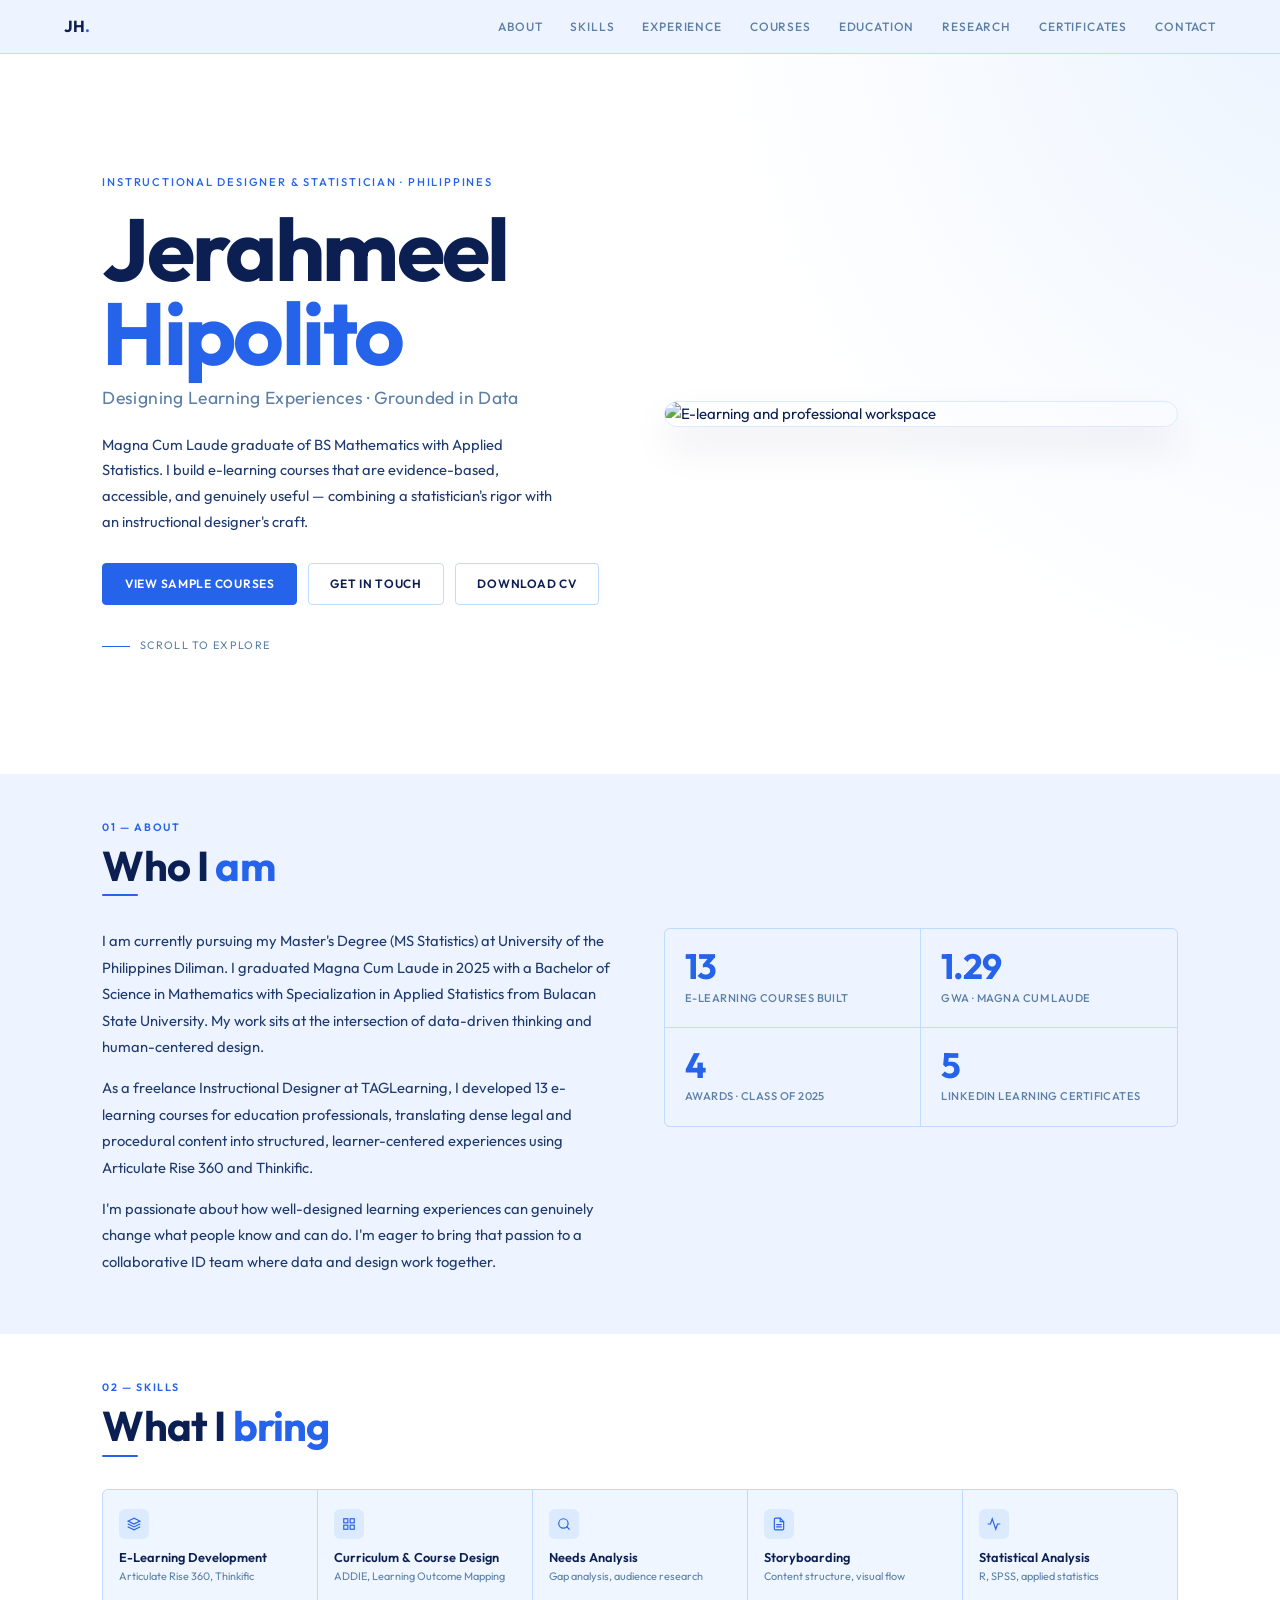
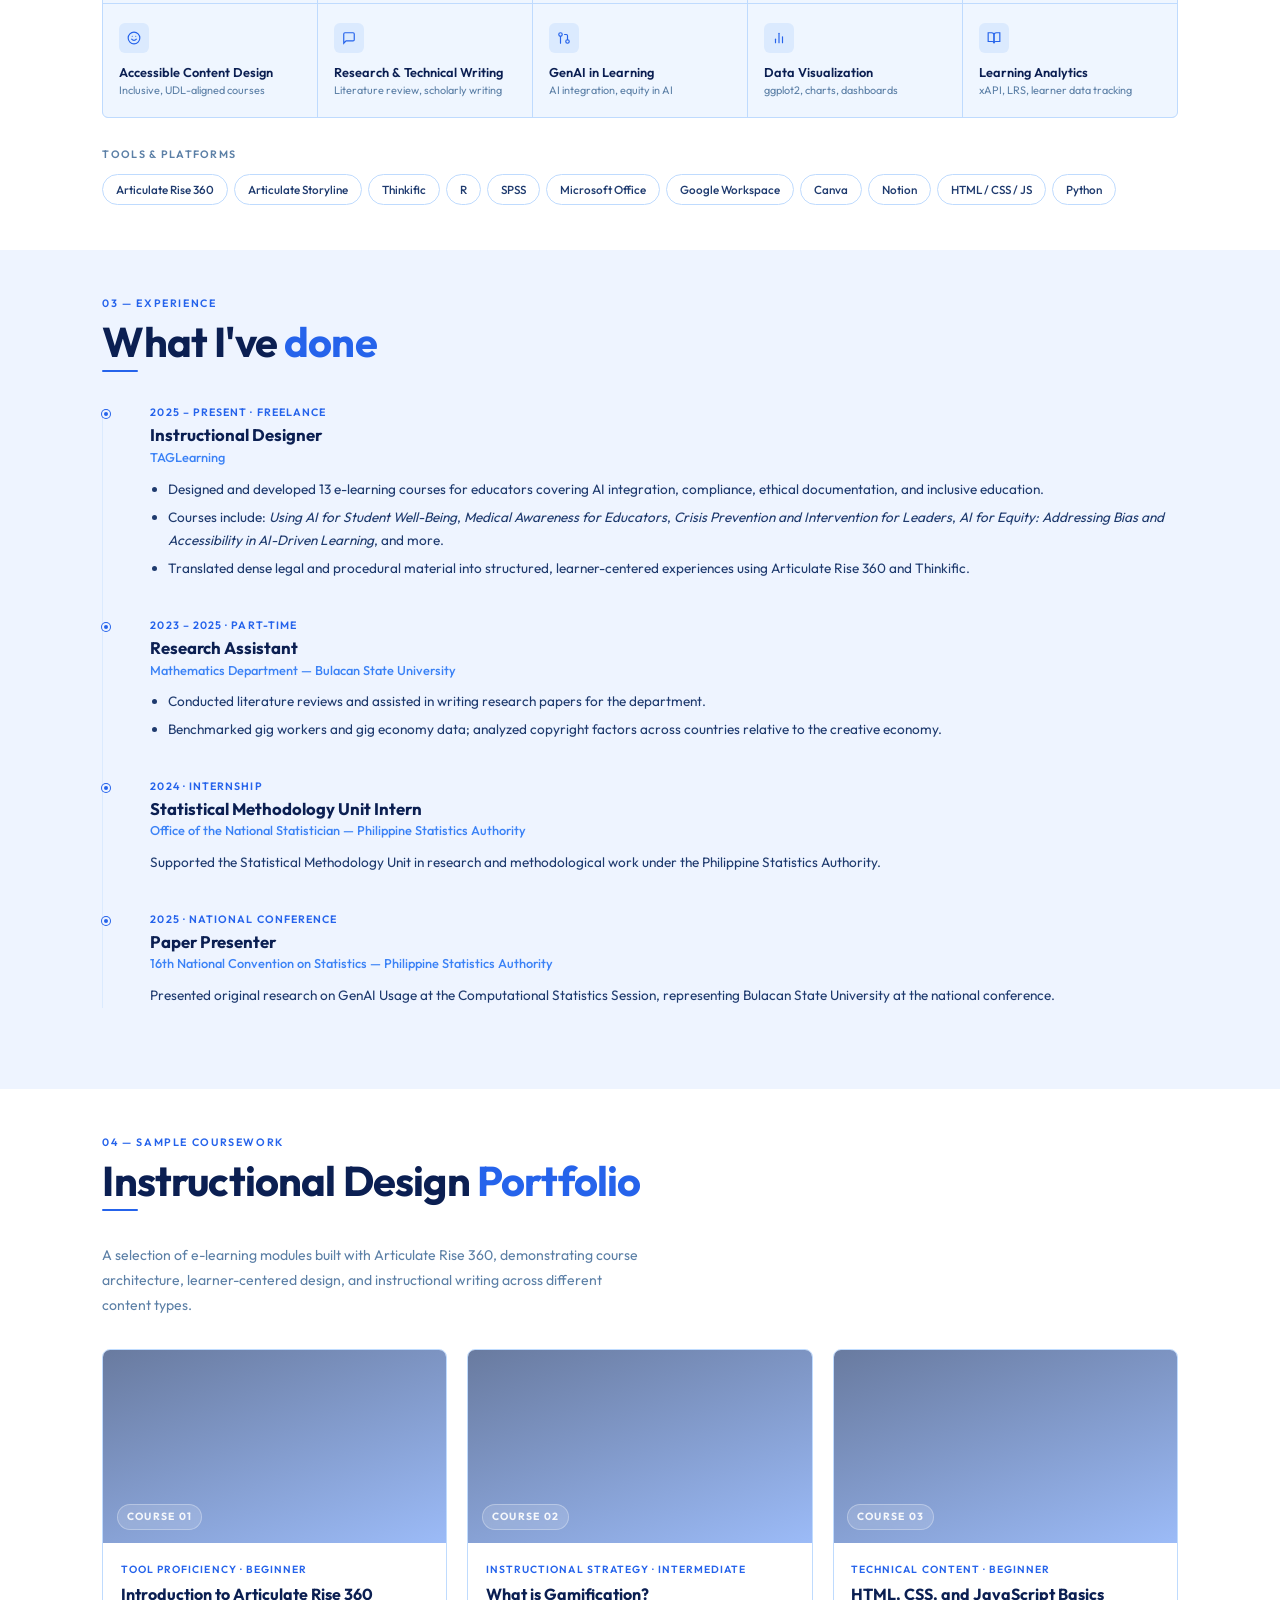
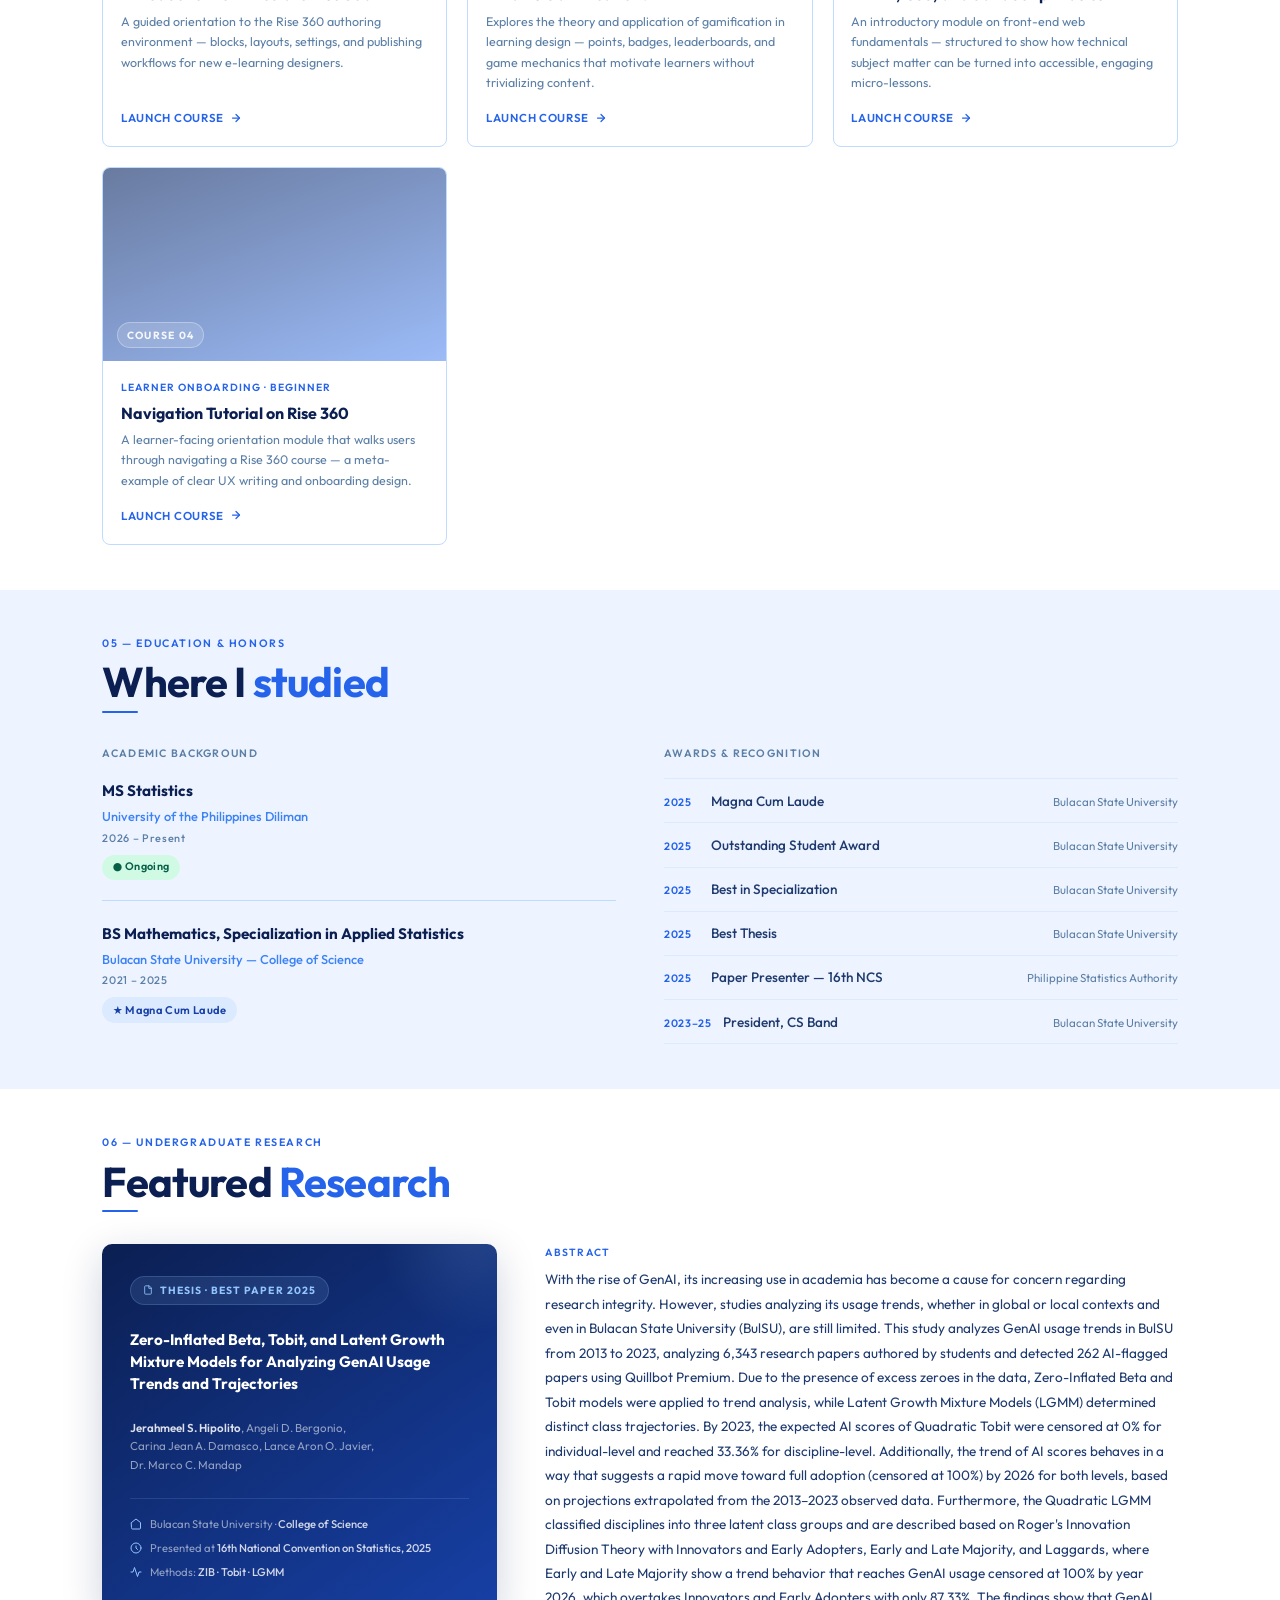
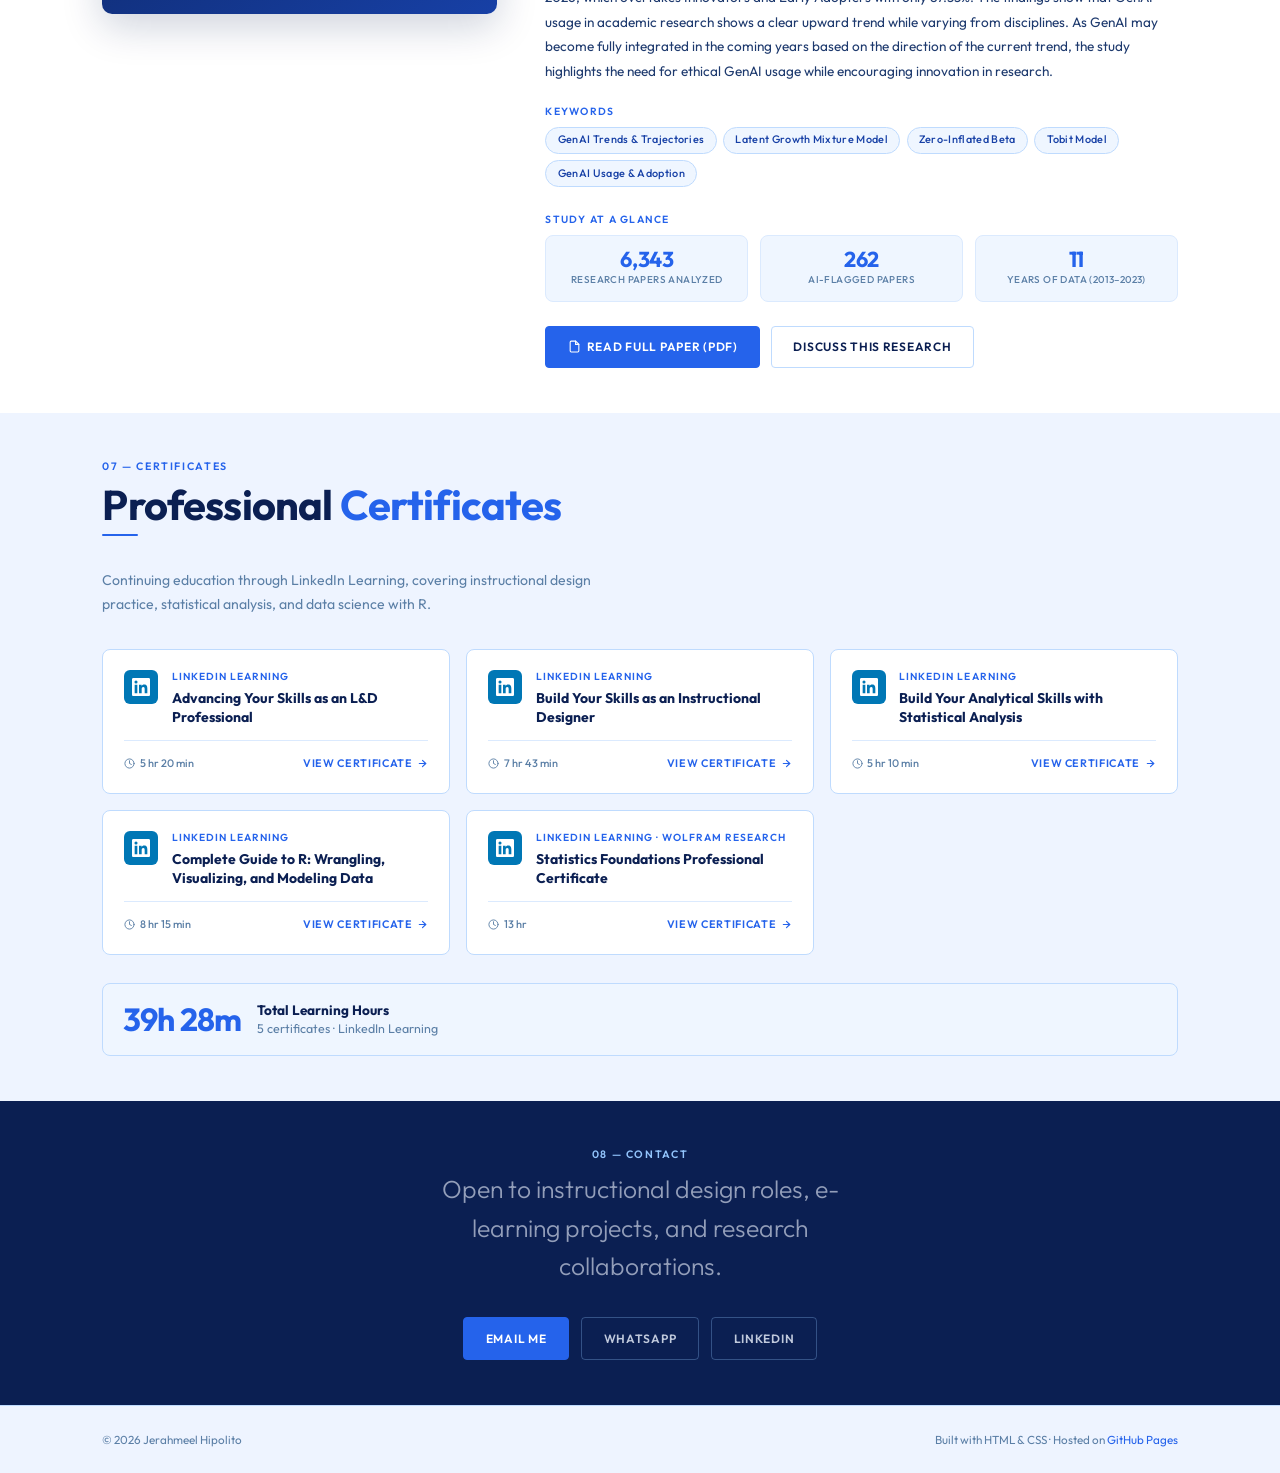
==== commit 7f600bf4: "Update index.html" ====
--- a/index.html
+++ b/index.html
@@ -916,7 +916,7 @@
   <p class="contact-lead">Open to instructional design roles, e-learning projects, and research collaborations.</p>
   <div class="contact-links">
     <a class="btn btn-primary" href="mailto:hipolitojerahmeel12@gmail.com">Email Me</a>
-    <a class="btn btn-outline" style="color:rgba(238,244,255,0.8);border-color:rgba(147,197,253,0.3);" href="https://www.facebook.com/hjerahmeel" target="_blank" rel="noopener">Facebook</a>
+    <a class="btn btn-outline" style="color:rgba(238,244,255,0.8);border-color:rgba(147,197,253,0.3);" href="https://wa.me/qr/VHKKI6MWM4P2D1" target="_blank" rel="noopener">WhatsApp</a>
     <a class="btn btn-outline" style="color:rgba(238,244,255,0.8);border-color:rgba(147,197,253,0.3);" href="https://linkedin.com/in/jerahmeel-hipolito-304241369" target="_blank" rel="noopener">LinkedIn</a>
   </div>
 </section>
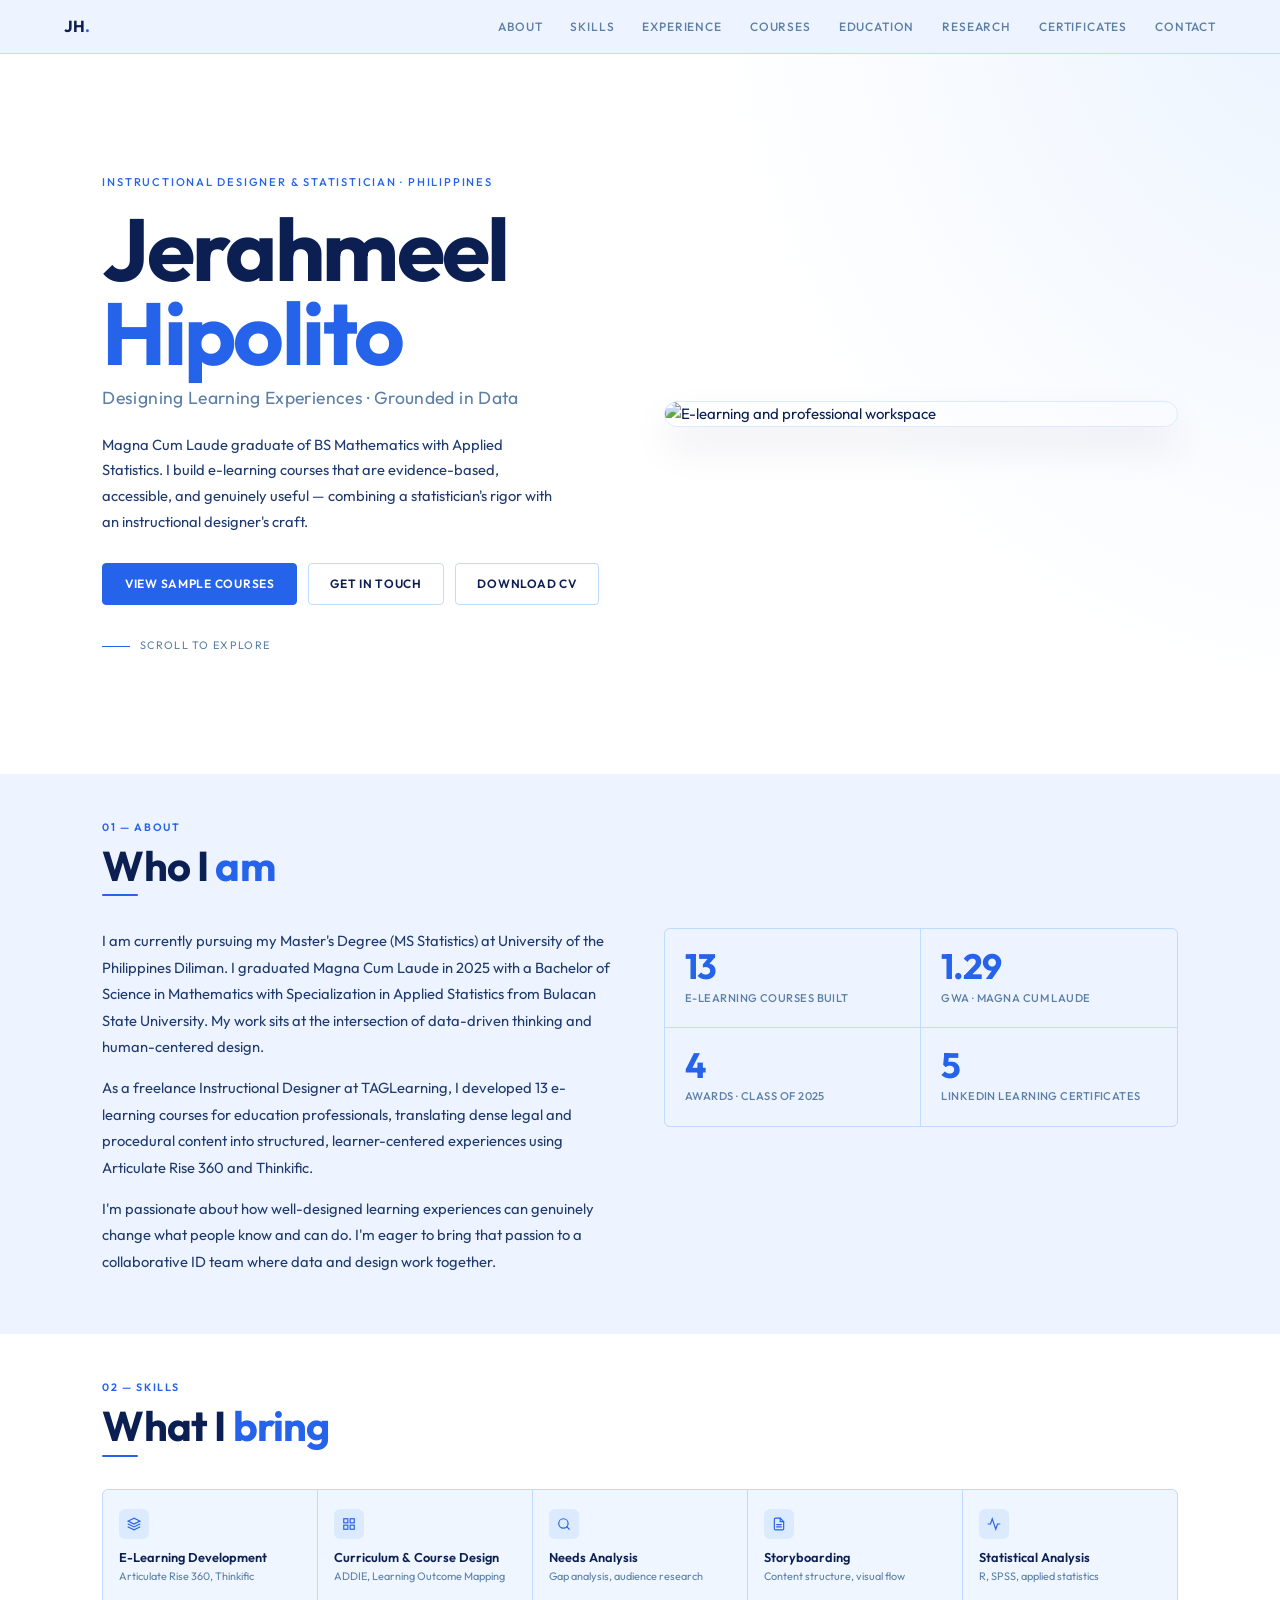
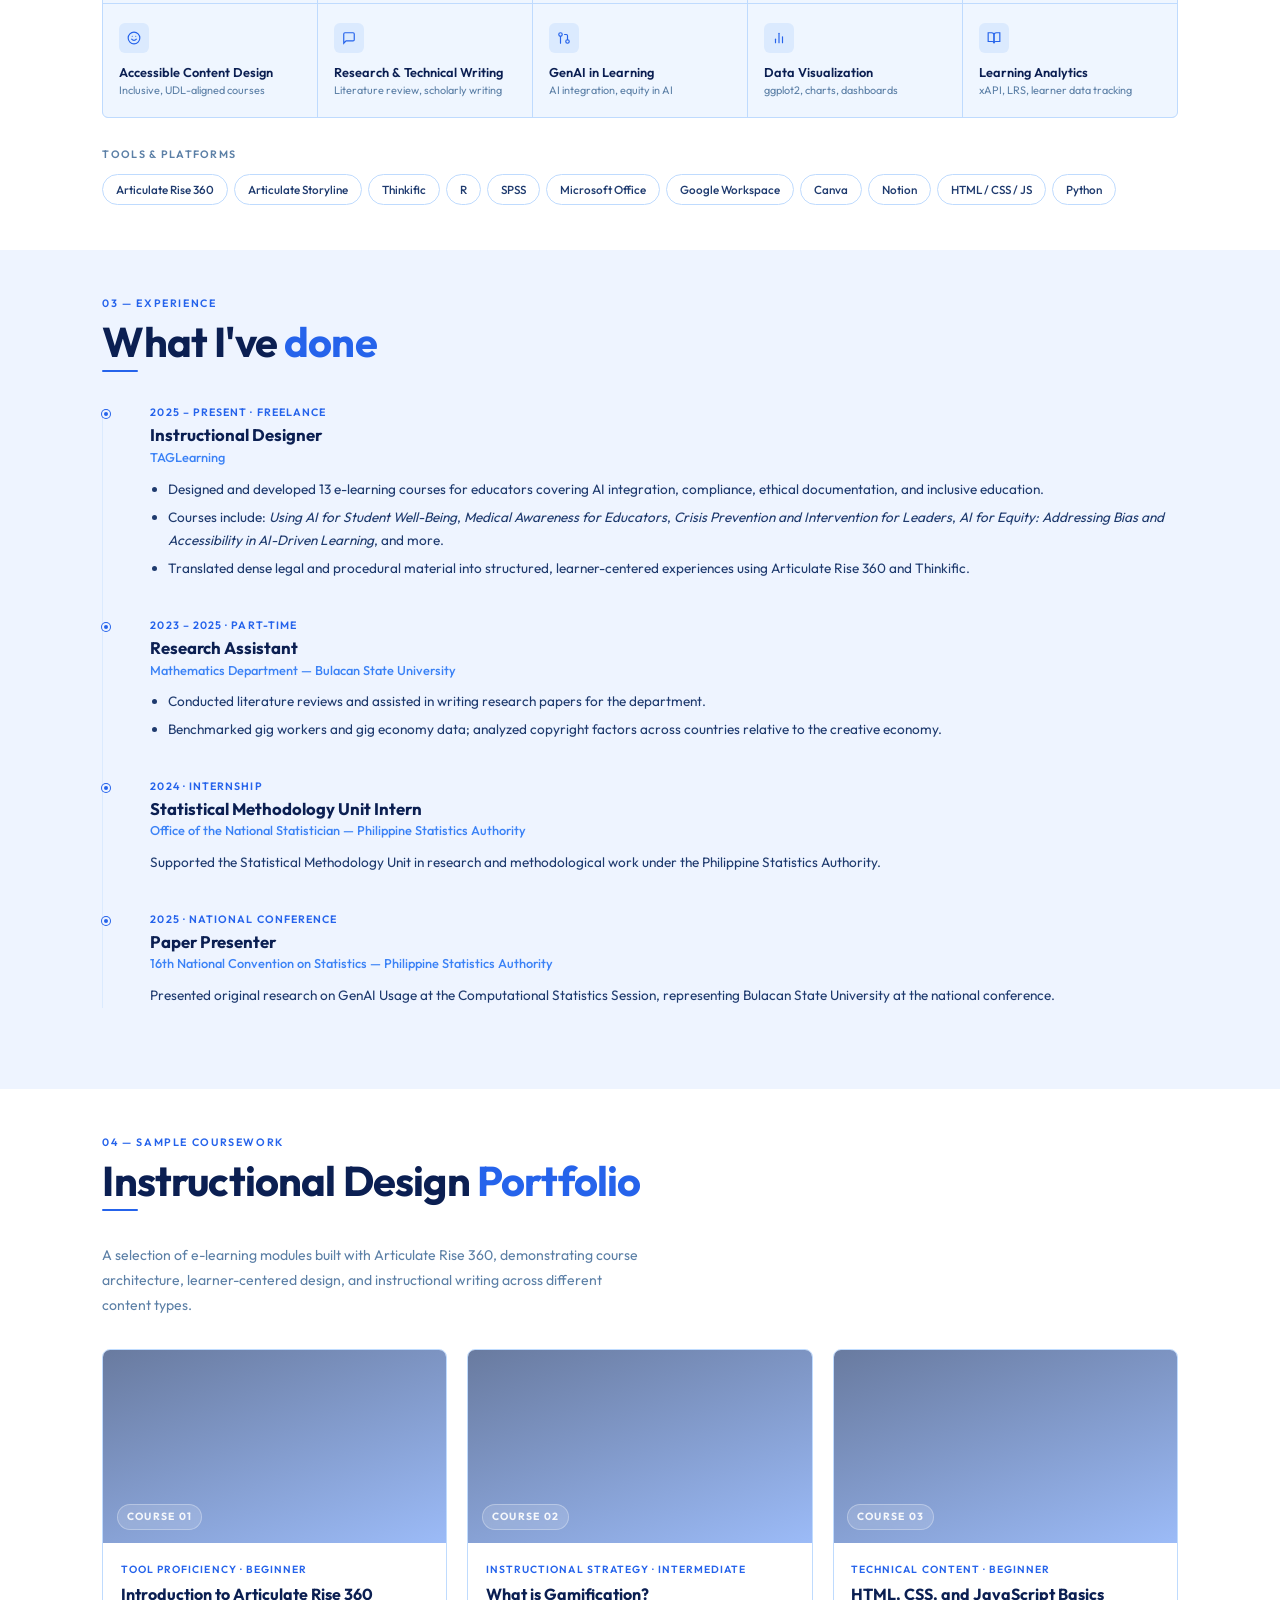
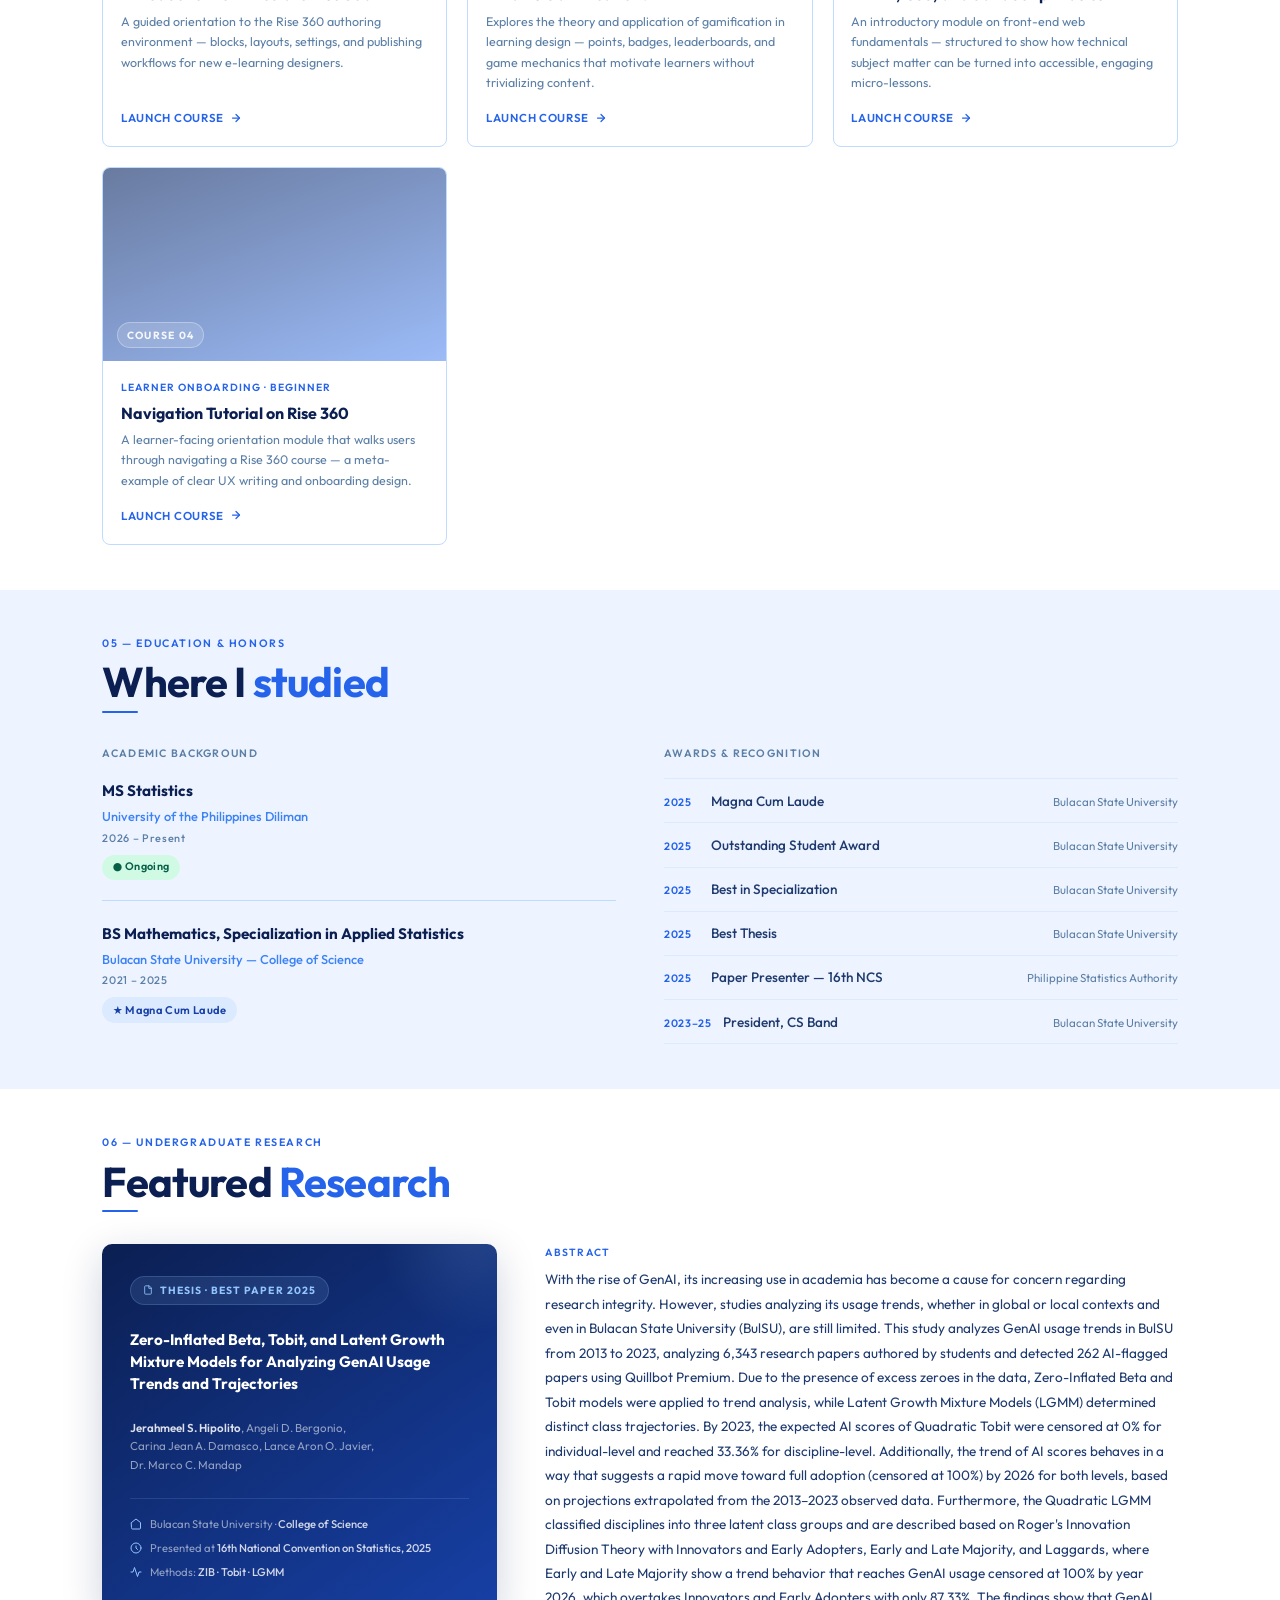
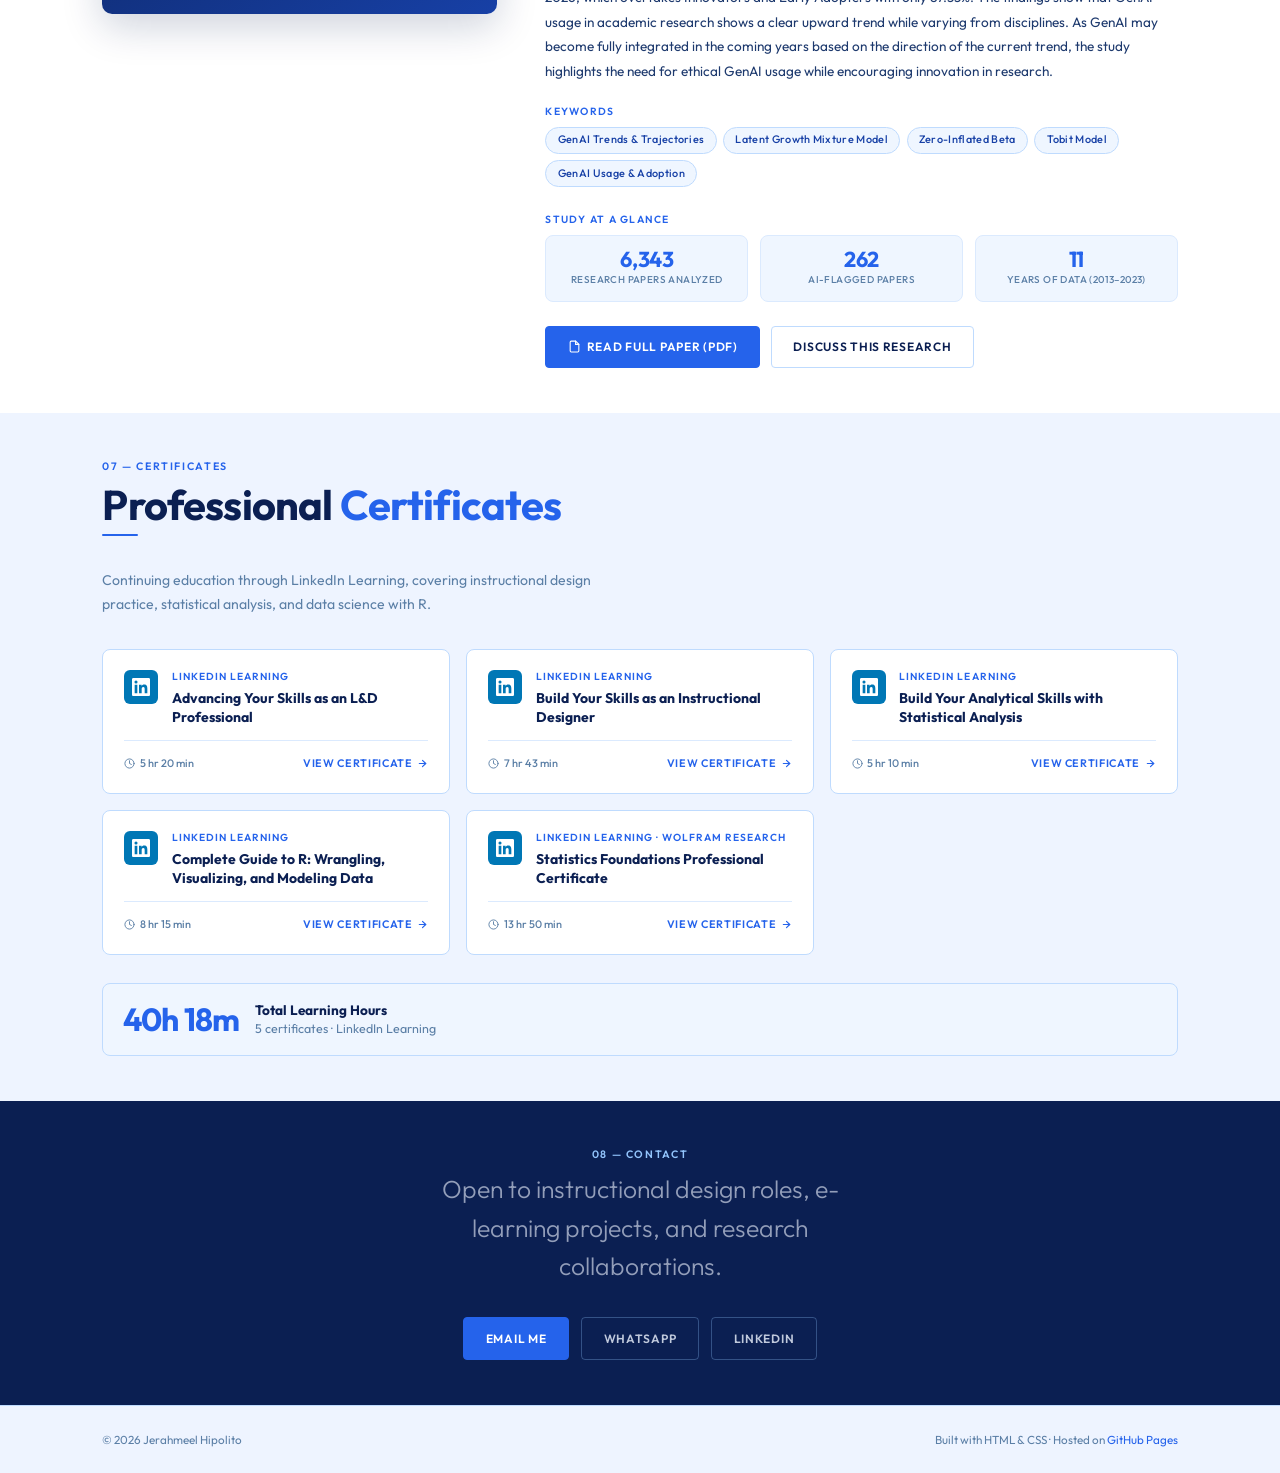
==== commit 8799b3d0: "Update index.html" ====
--- a/index.html
+++ b/index.html
@@ -894,7 +894,7 @@
       <div class="cert-footer">
         <span class="cert-duration">
           <svg viewBox="0 0 24 24"><circle cx="12" cy="12" r="10"/><path d="M12 6v6l4 2"/></svg>
-          13 hr
+          13 hr 50 min
         </span>
         <span class="cert-view">View Certificate <svg viewBox="0 0 24 24"><line x1="5" y1="12" x2="19" y2="12"/><polyline points="12 5 19 12 12 19"/></svg></span>
       </div>
@@ -903,7 +903,7 @@
   </div>
 
   <div class="cert-total-bar reveal">
-    <div class="cert-total-num">39h 28m</div>
+    <div class="cert-total-num">40h 18m</div>
     <div class="cert-total-label">
       <strong>Total Learning Hours</strong>
       5 certificates · LinkedIn Learning
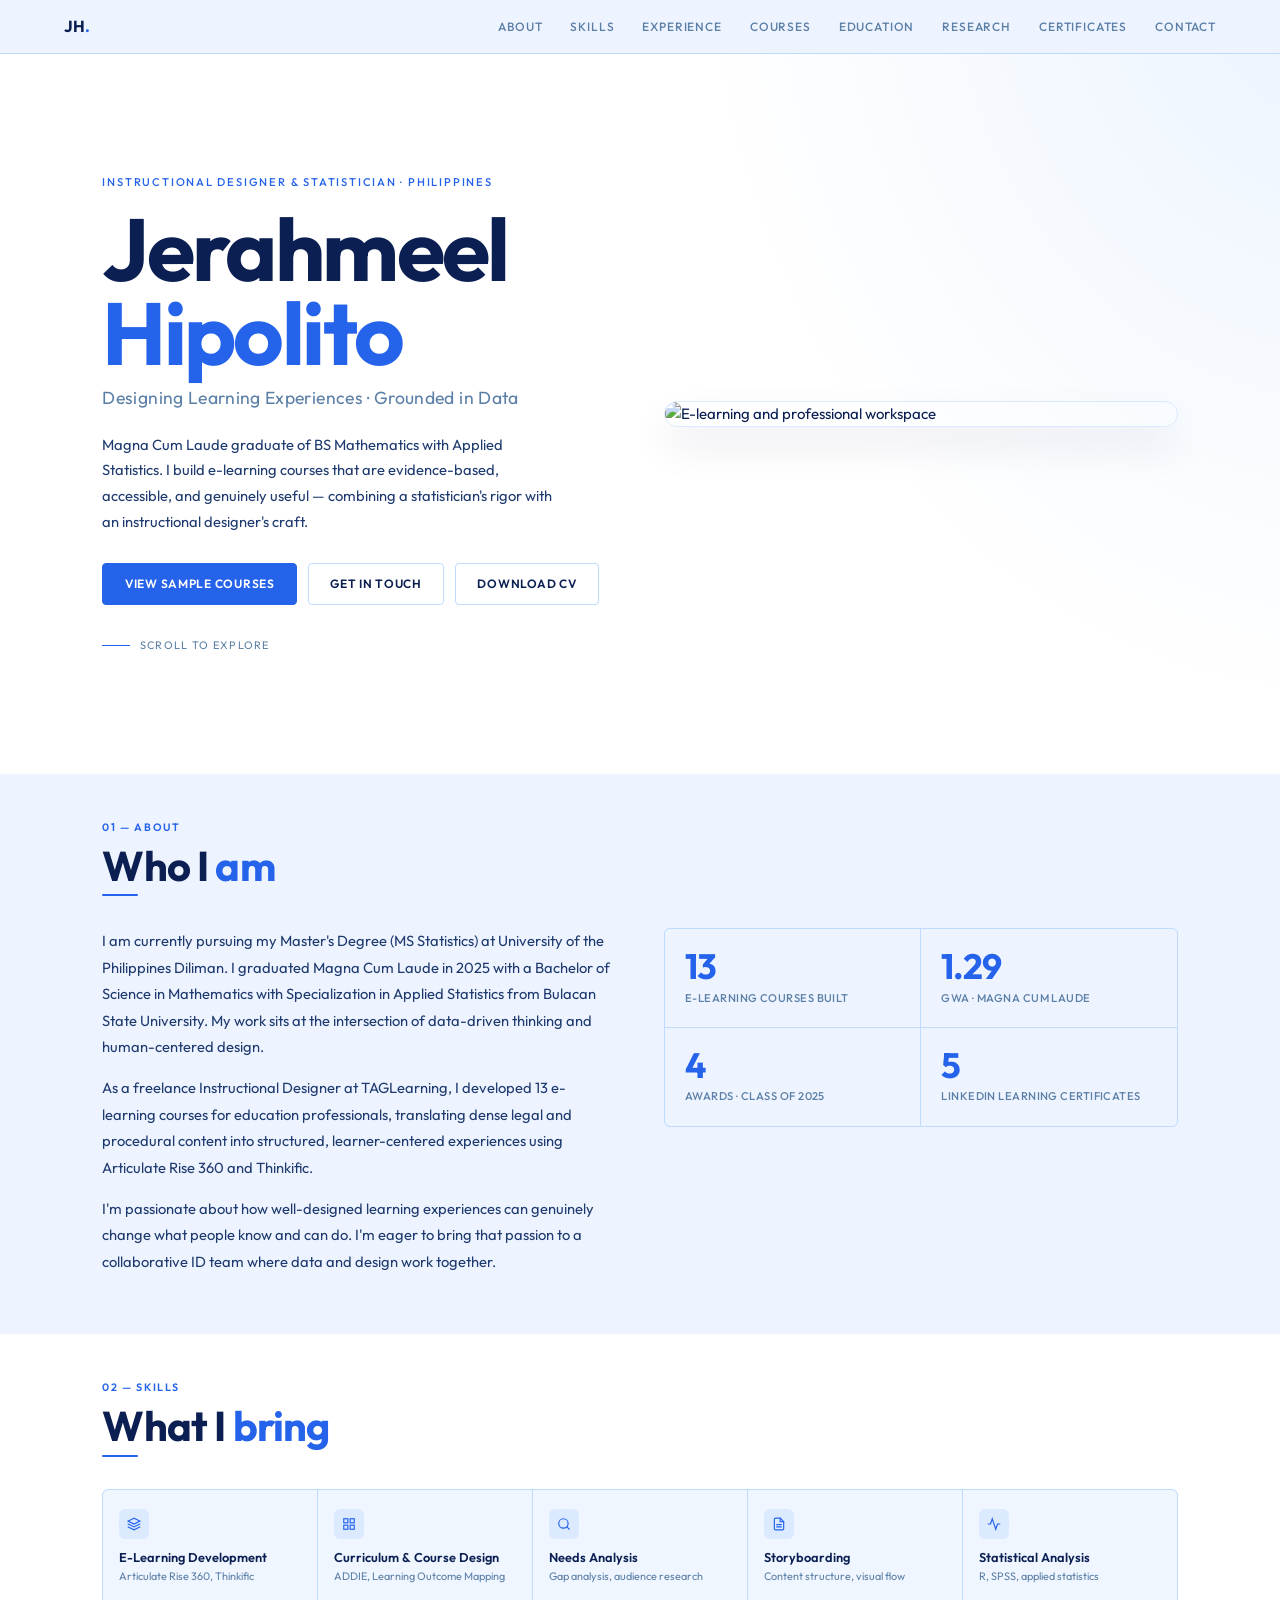
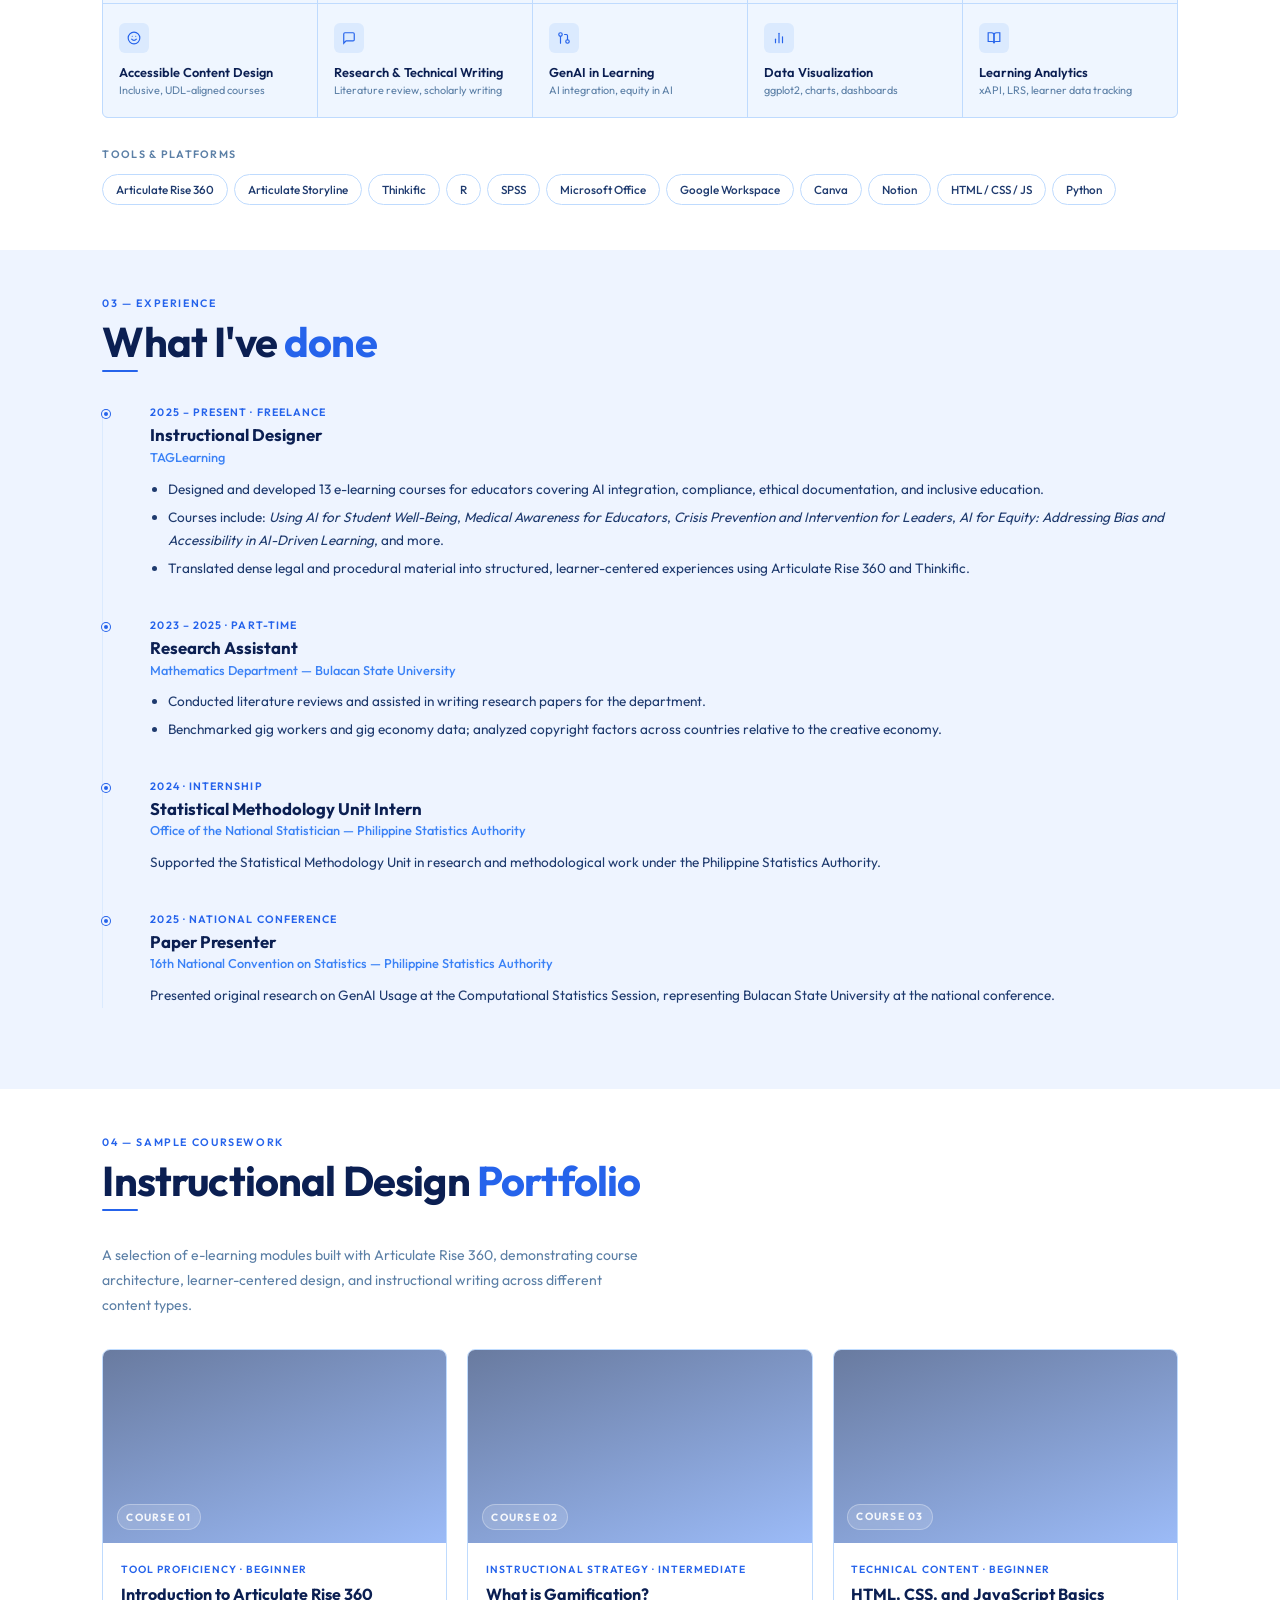
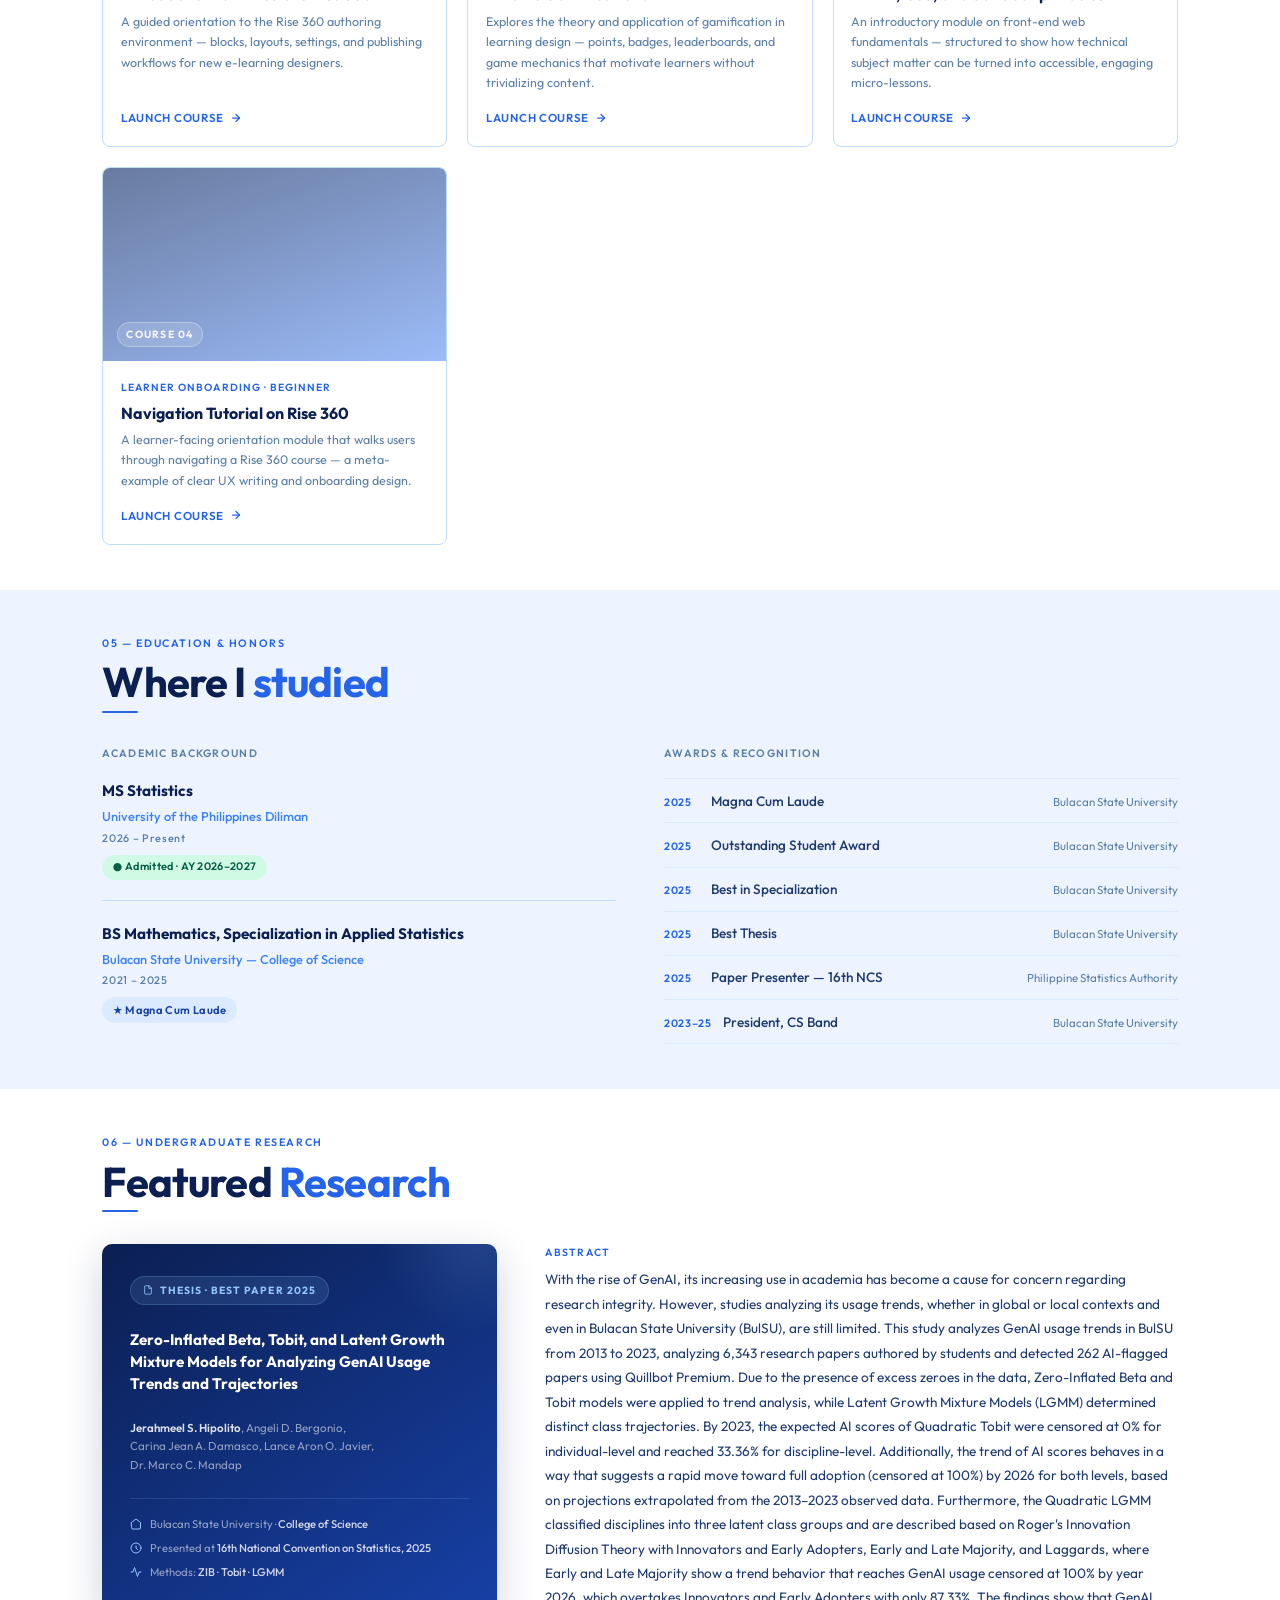
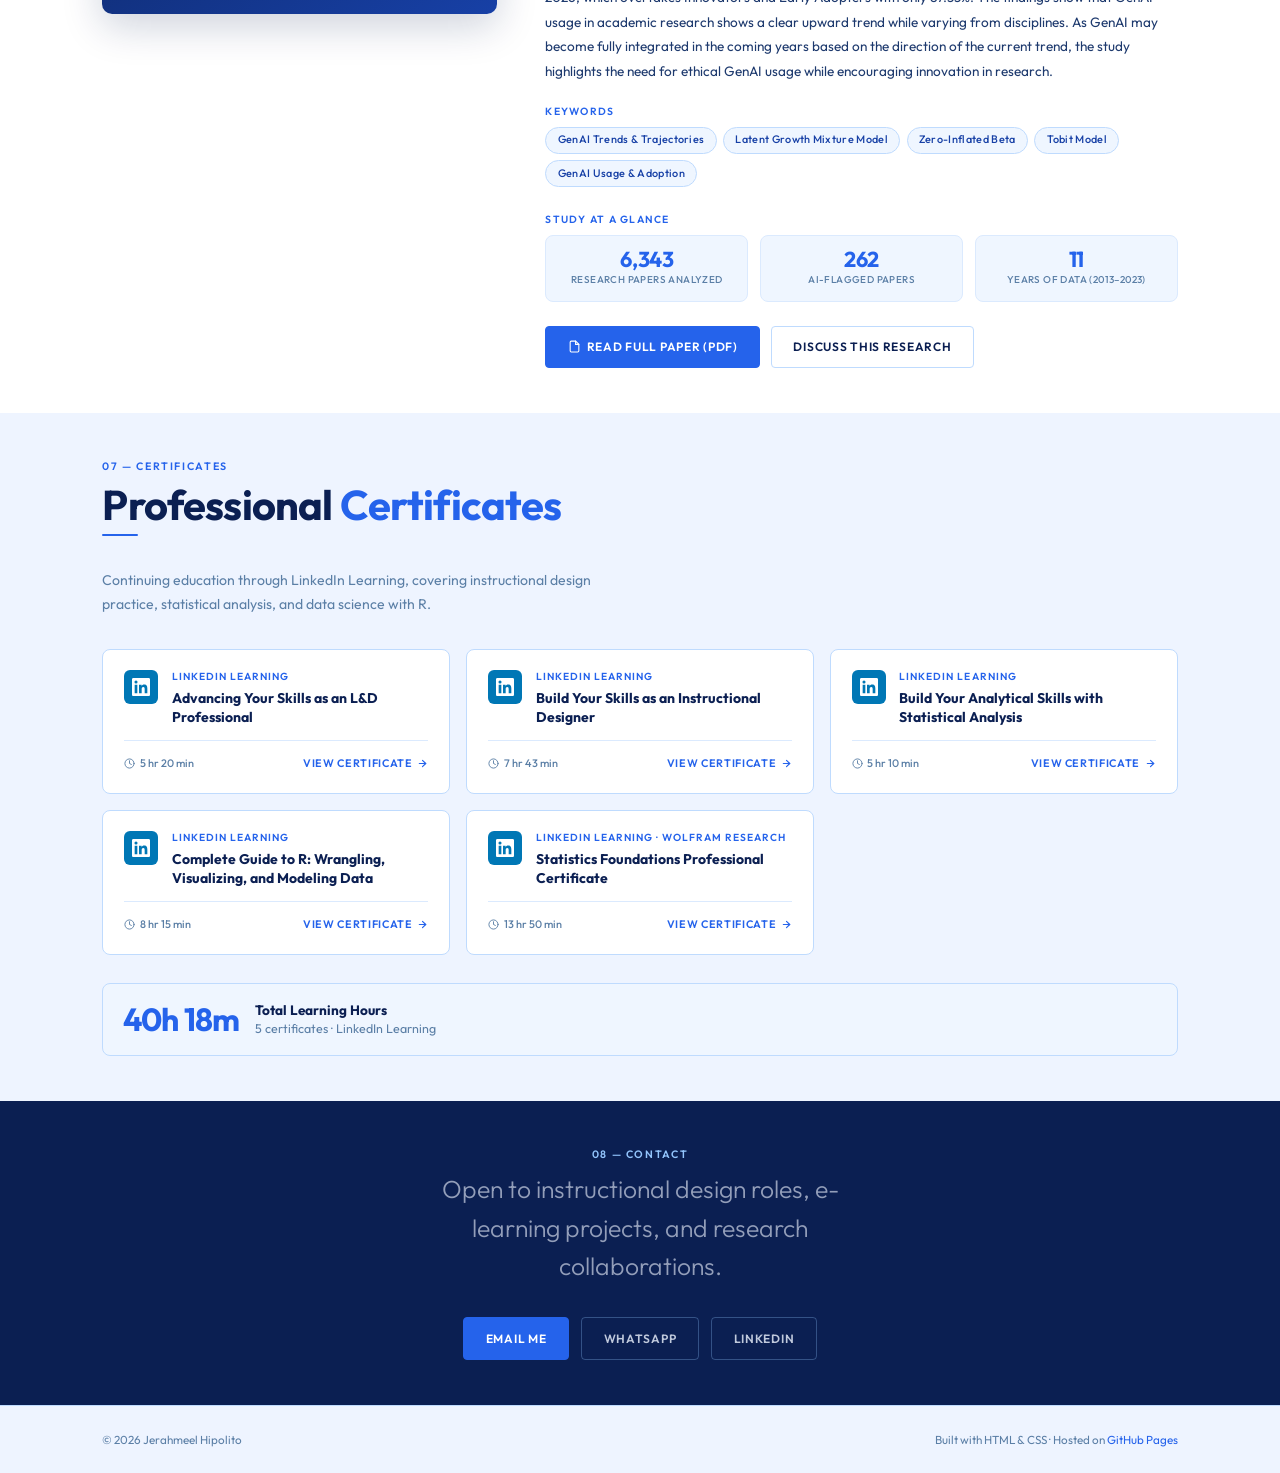
==== commit ce3d324c: "Update index.html" ====
--- a/index.html
+++ b/index.html
@@ -681,7 +681,7 @@
         <h3>MS Statistics</h3>
         <p class="school">University of the Philippines Diliman</p>
         <p class="year">2026 – Present</p>
-        <span class="tag-ongoing">● Ongoing</span>
+        <span class="tag-ongoing">● Admitted · AY 2026–2027</span>
       </div>
 
       <hr class="divider-line" />
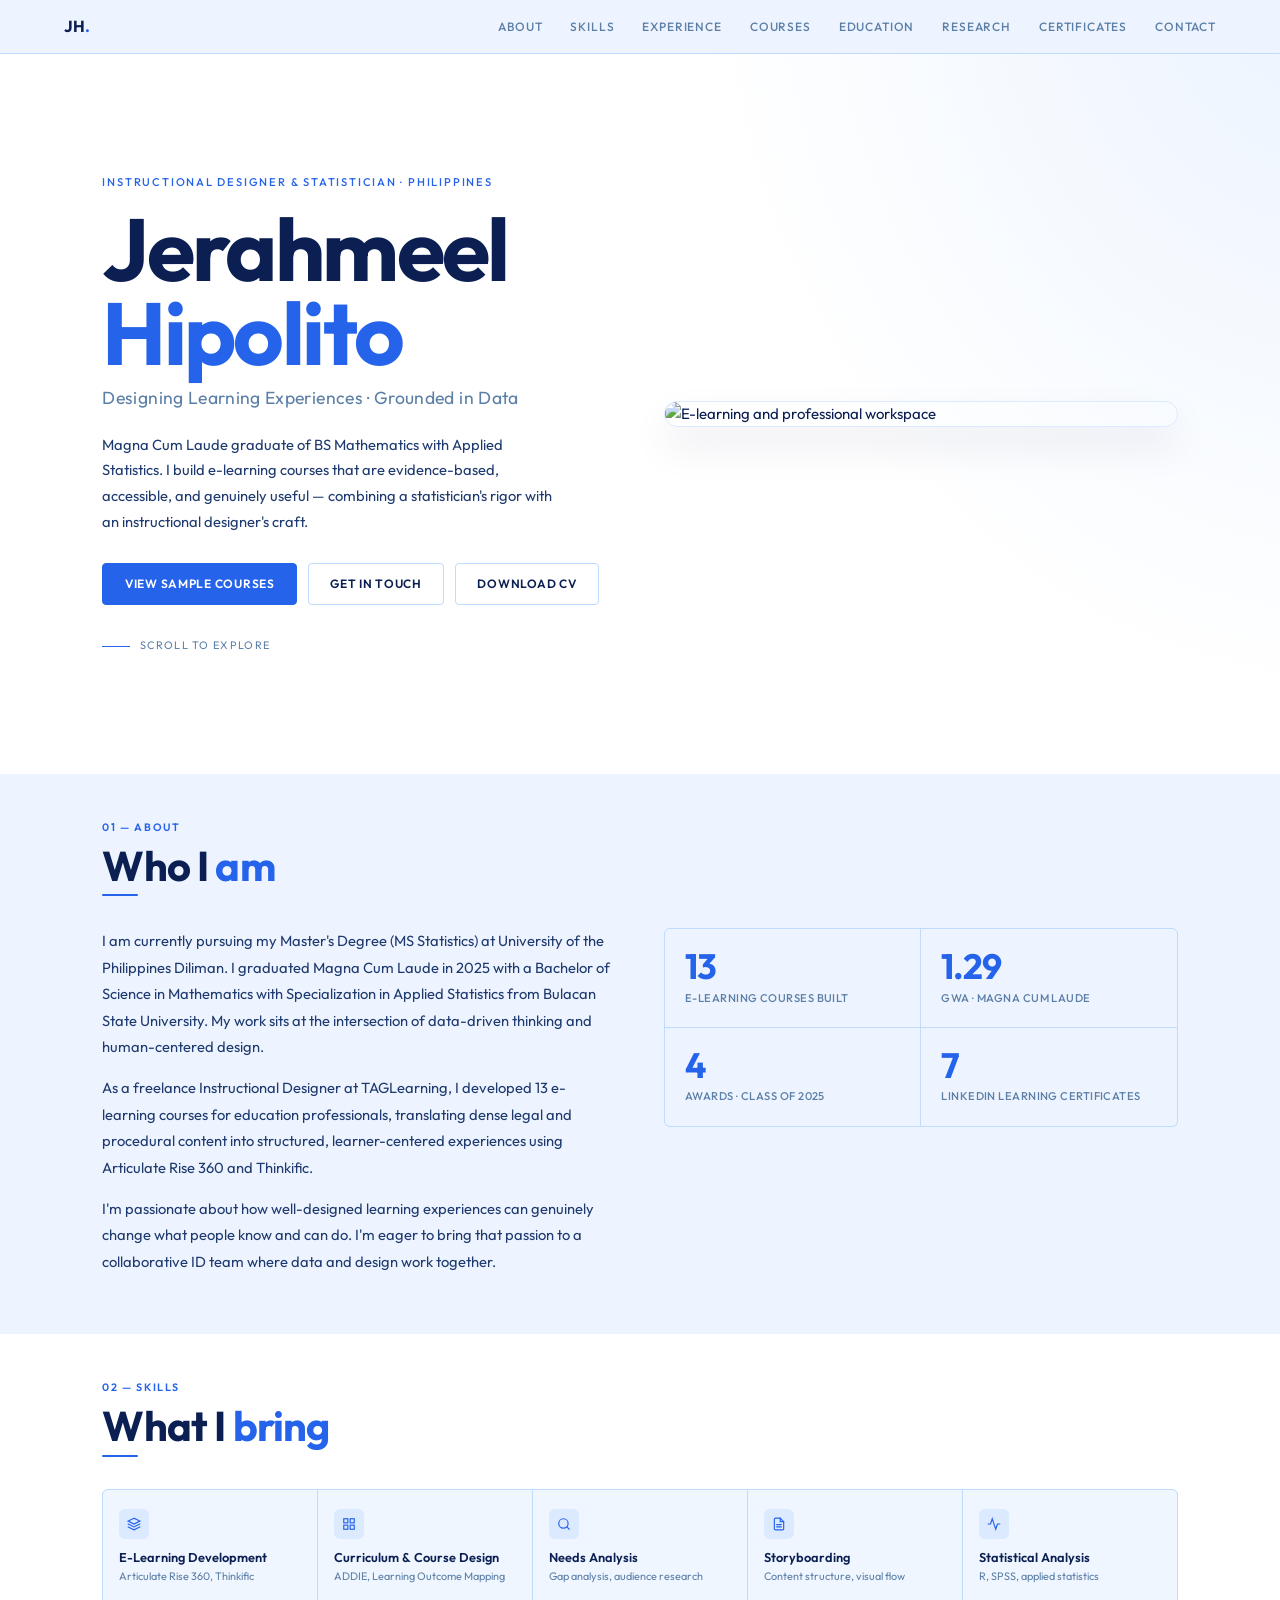
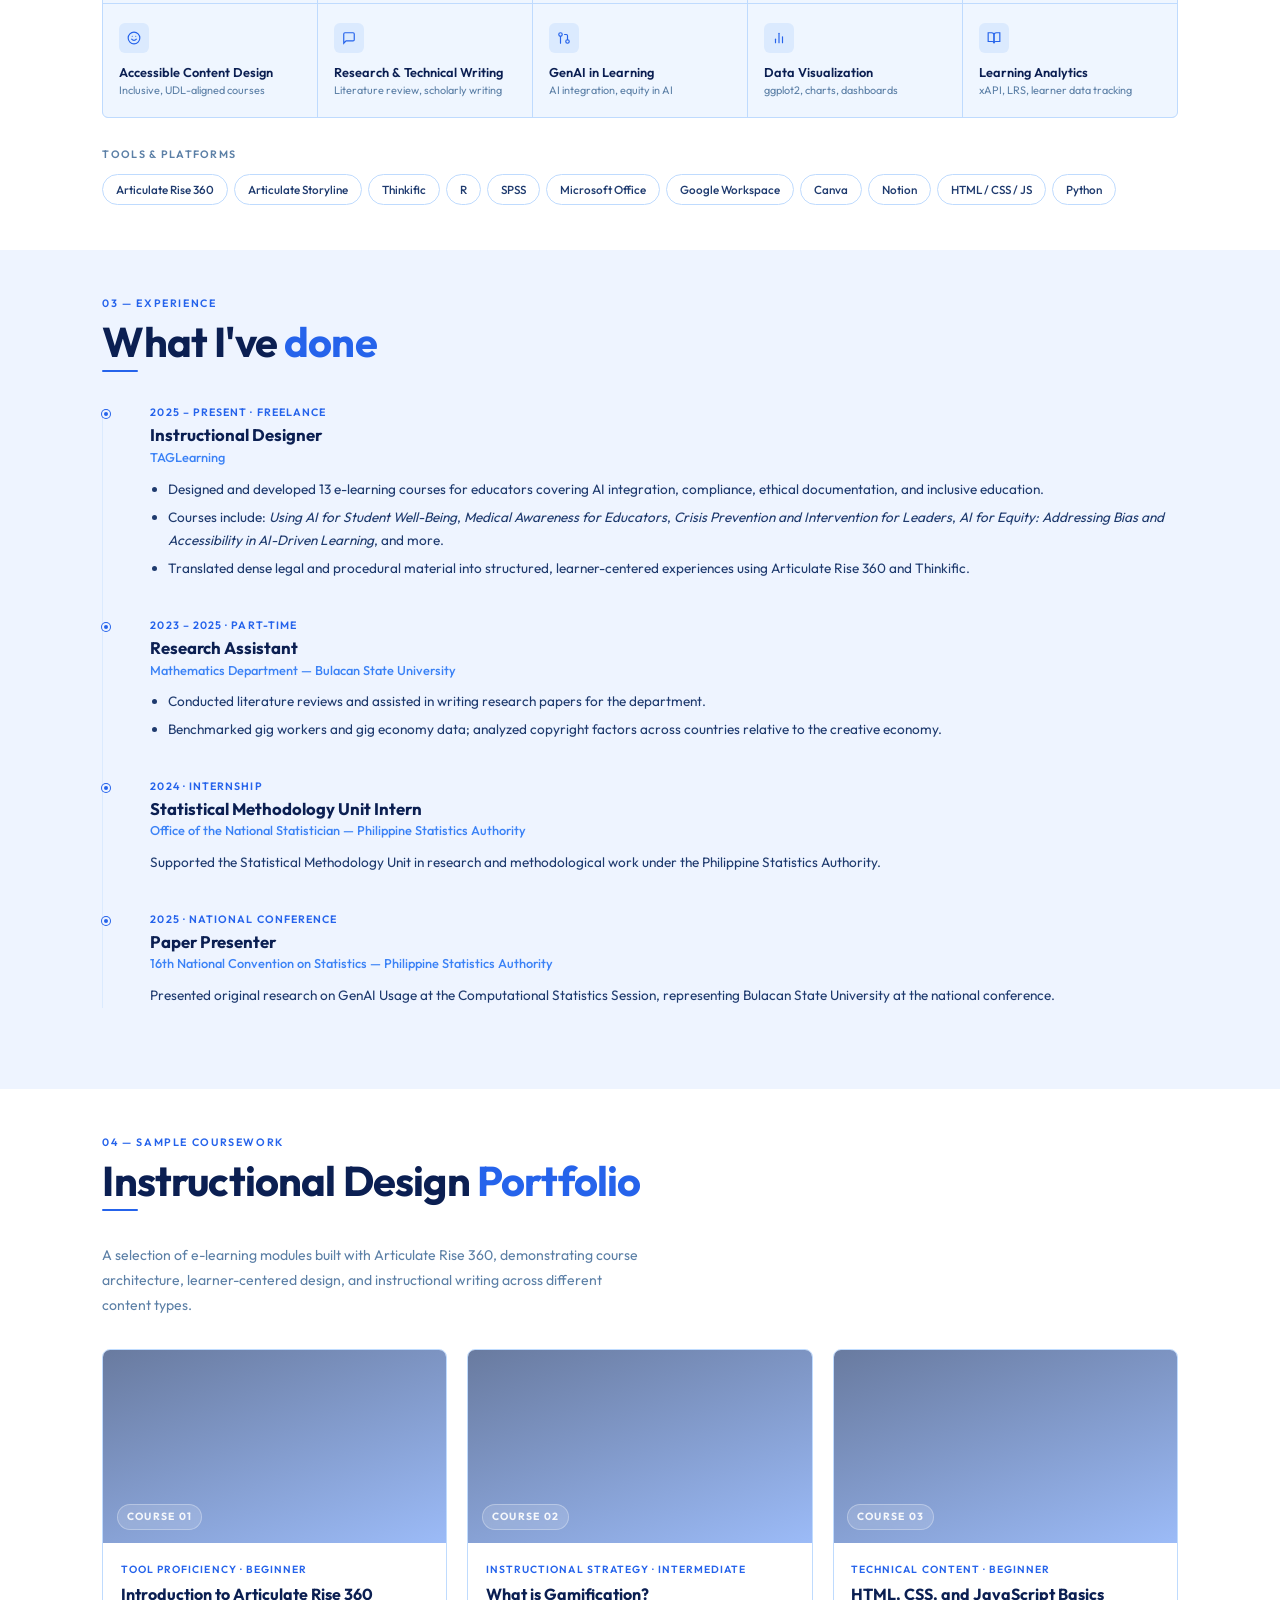
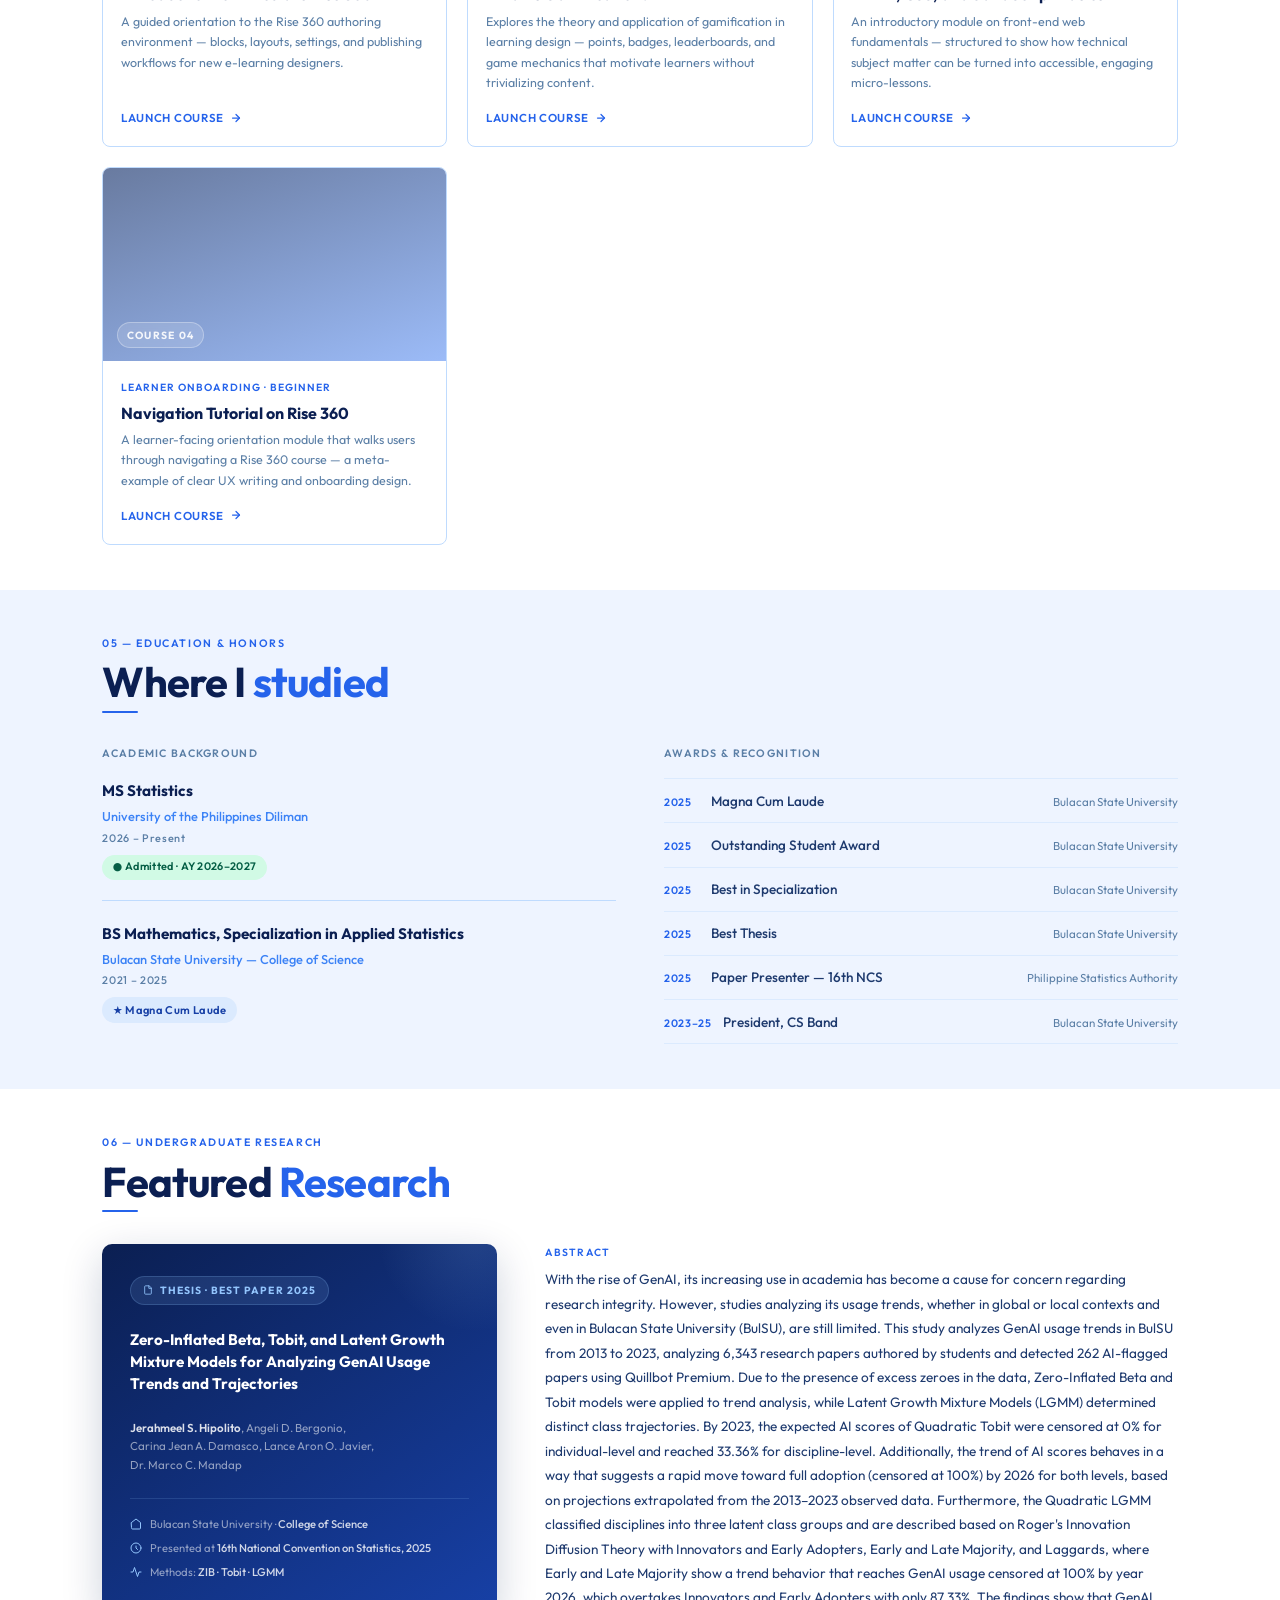
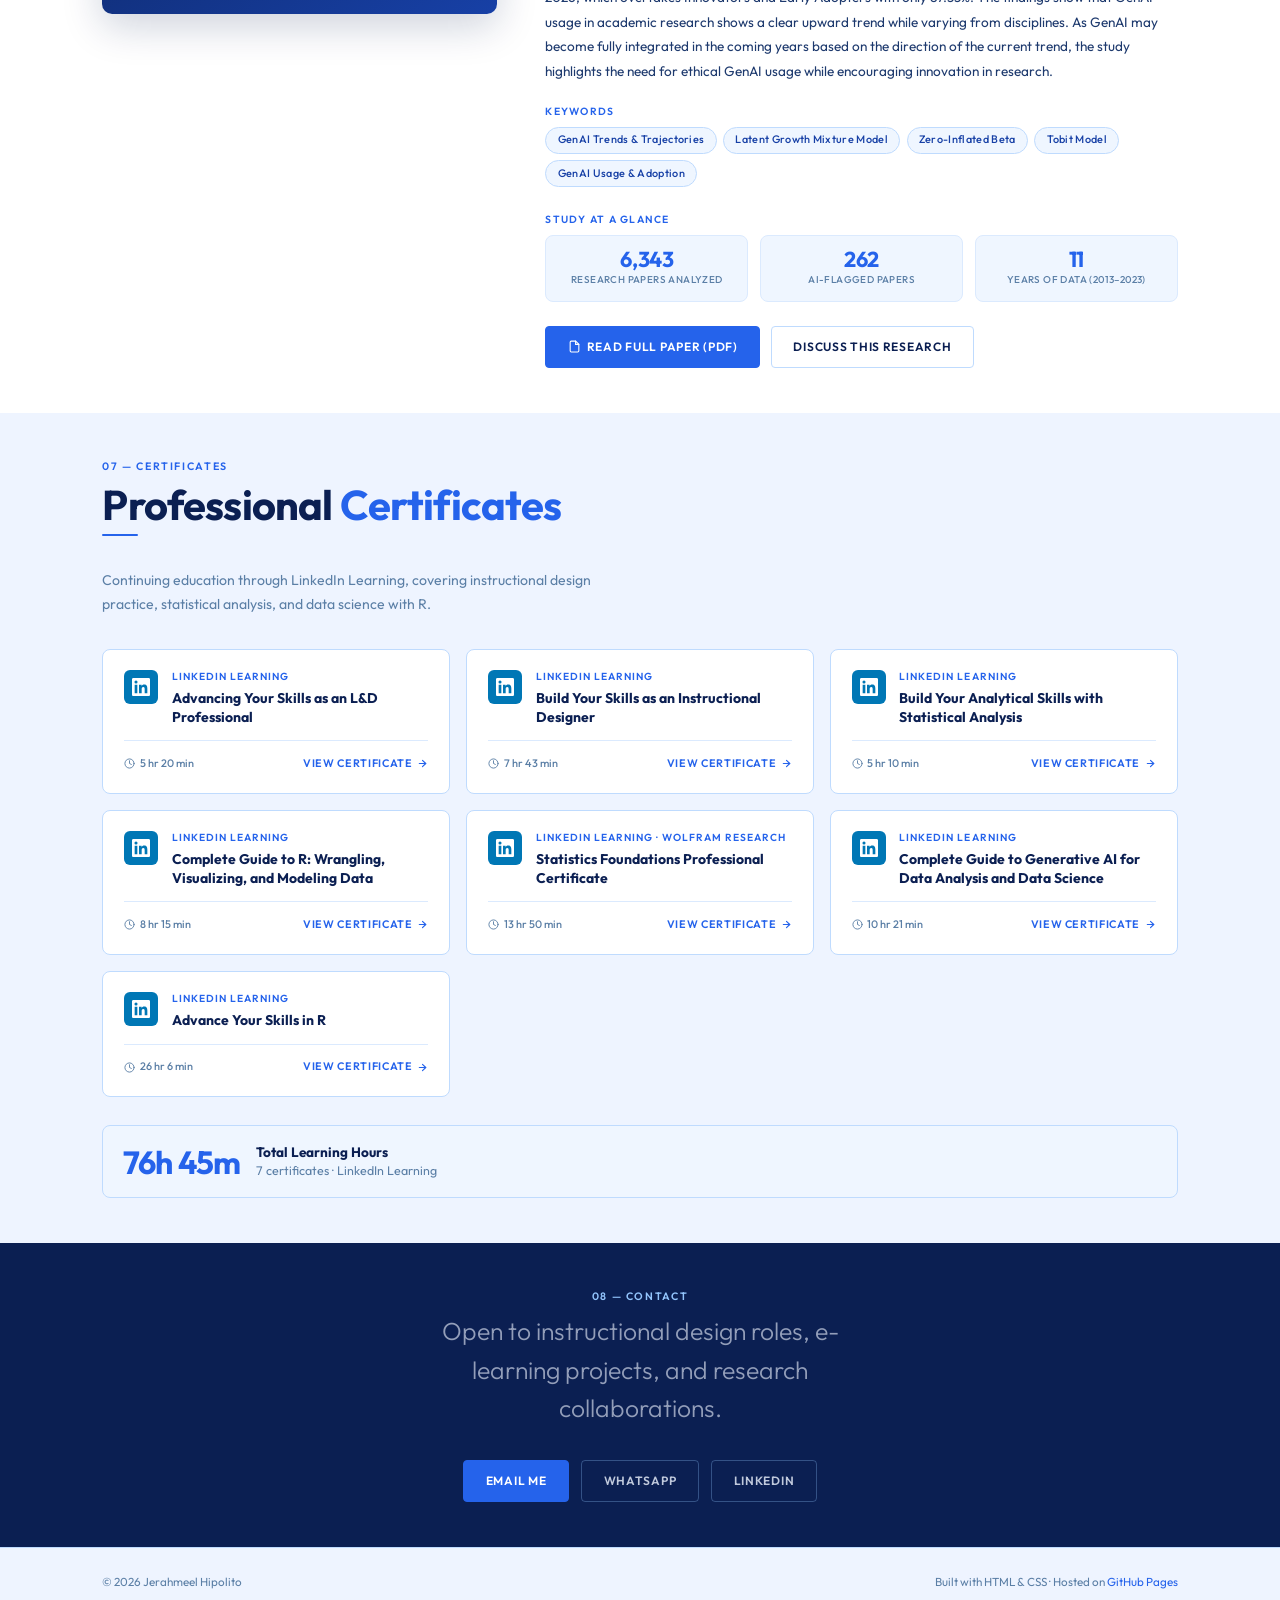
==== commit fba5452d: "Update index.html" ====
--- a/index.html
+++ b/index.html
@@ -458,7 +458,7 @@
         <div class="stat-label">Awards · Class of 2025</div>
       </div>
       <div class="stat-cell">
-        <div class="stat-num">5</div>
+        <div class="stat-num">7</div>
         <div class="stat-label">LinkedIn Learning Certificates</div>
       </div>
     </div>
@@ -900,13 +900,51 @@
       </div>
     </a>
 
+    <a class="cert-card" href="./certificates/genAI-for-data-analysis-and-data-science.pdf" target="_blank" rel="noopener">
+      <div class="cert-header">
+        <div class="cert-logo">
+          <svg viewBox="0 0 24 24" xmlns="http://www.w3.org/2000/svg"><path d="M20.447 20.452h-3.554v-5.569c0-1.328-.027-3.037-1.852-3.037-1.853 0-2.136 1.445-2.136 2.939v5.667H9.351V9h3.414v1.561h.046c.477-.9 1.637-1.85 3.37-1.85 3.601 0 4.267 2.37 4.267 5.455v6.286zM5.337 7.433a2.062 2.062 0 0 1-2.063-2.065 2.064 2.064 0 1 1 2.063 2.065zm1.782 13.019H3.555V9h3.564v11.452zM22.225 0H1.771C.792 0 0 .774 0 1.729v20.542C0 23.227.792 24 1.771 24h20.451C23.2 24 24 23.227 24 22.271V1.729C24 .774 23.2 0 22.222 0h.003z"/></svg>
+        </div>
+        <div class="cert-meta">
+          <div class="cert-issuer">LinkedIn Learning</div>
+          <div class="cert-name">Complete Guide to Generative AI for Data Analysis and Data Science</div>
+        </div>
+      </div>
+      <div class="cert-footer">
+        <span class="cert-duration">
+          <svg viewBox="0 0 24 24"><circle cx="12" cy="12" r="10"/><path d="M12 6v6l4 2"/></svg>
+          10 hr 21 min
+        </span>
+        <span class="cert-view">View Certificate <svg viewBox="0 0 24 24"><line x1="5" y1="12" x2="19" y2="12"/><polyline points="12 5 19 12 12 19"/></svg></span>
+      </div>
+    </a>
+
+    <a class="cert-card" href="./certificates/advance-your-skills-in-r.pdf" target="_blank" rel="noopener">
+      <div class="cert-header">
+        <div class="cert-logo">
+          <svg viewBox="0 0 24 24" xmlns="http://www.w3.org/2000/svg"><path d="M20.447 20.452h-3.554v-5.569c0-1.328-.027-3.037-1.852-3.037-1.853 0-2.136 1.445-2.136 2.939v5.667H9.351V9h3.414v1.561h.046c.477-.9 1.637-1.85 3.37-1.85 3.601 0 4.267 2.37 4.267 5.455v6.286zM5.337 7.433a2.062 2.062 0 0 1-2.063-2.065 2.064 2.064 0 1 1 2.063 2.065zm1.782 13.019H3.555V9h3.564v11.452zM22.225 0H1.771C.792 0 0 .774 0 1.729v20.542C0 23.227.792 24 1.771 24h20.451C23.2 24 24 23.227 24 22.271V1.729C24 .774 23.2 0 22.222 0h.003z"/></svg>
+        </div>
+        <div class="cert-meta">
+          <div class="cert-issuer">LinkedIn Learning</div>
+          <div class="cert-name">Advance Your Skills in R</div>
+        </div>
+      </div>
+      <div class="cert-footer">
+        <span class="cert-duration">
+          <svg viewBox="0 0 24 24"><circle cx="12" cy="12" r="10"/><path d="M12 6v6l4 2"/></svg>
+          26 hr 6 min
+        </span>
+        <span class="cert-view">View Certificate <svg viewBox="0 0 24 24"><line x1="5" y1="12" x2="19" y2="12"/><polyline points="12 5 19 12 12 19"/></svg></span>
+      </div>
+    </a>
+    
   </div>
 
   <div class="cert-total-bar reveal">
-    <div class="cert-total-num">40h 18m</div>
+    <div class="cert-total-num">76h 45m</div>
     <div class="cert-total-label">
       <strong>Total Learning Hours</strong>
-      5 certificates · LinkedIn Learning
+      7 certificates · LinkedIn Learning
     </div>
   </div>
 </section>
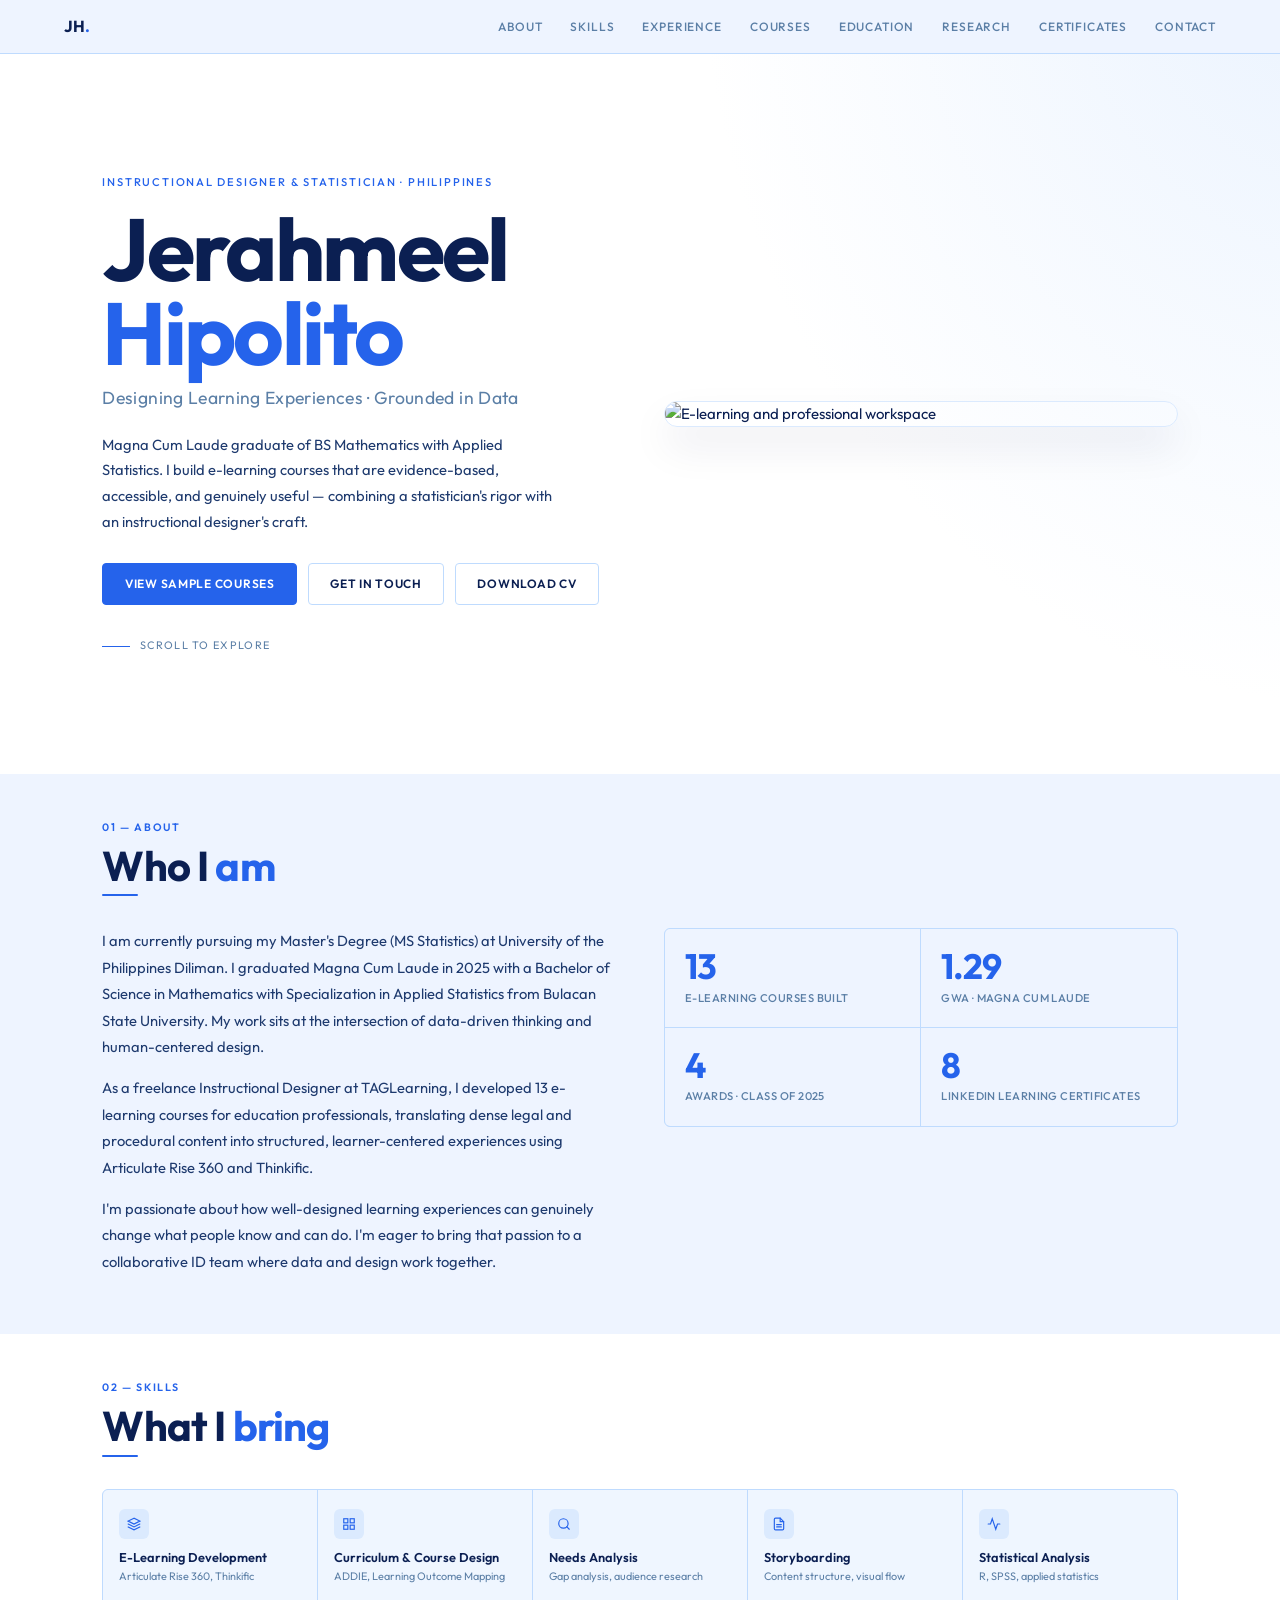
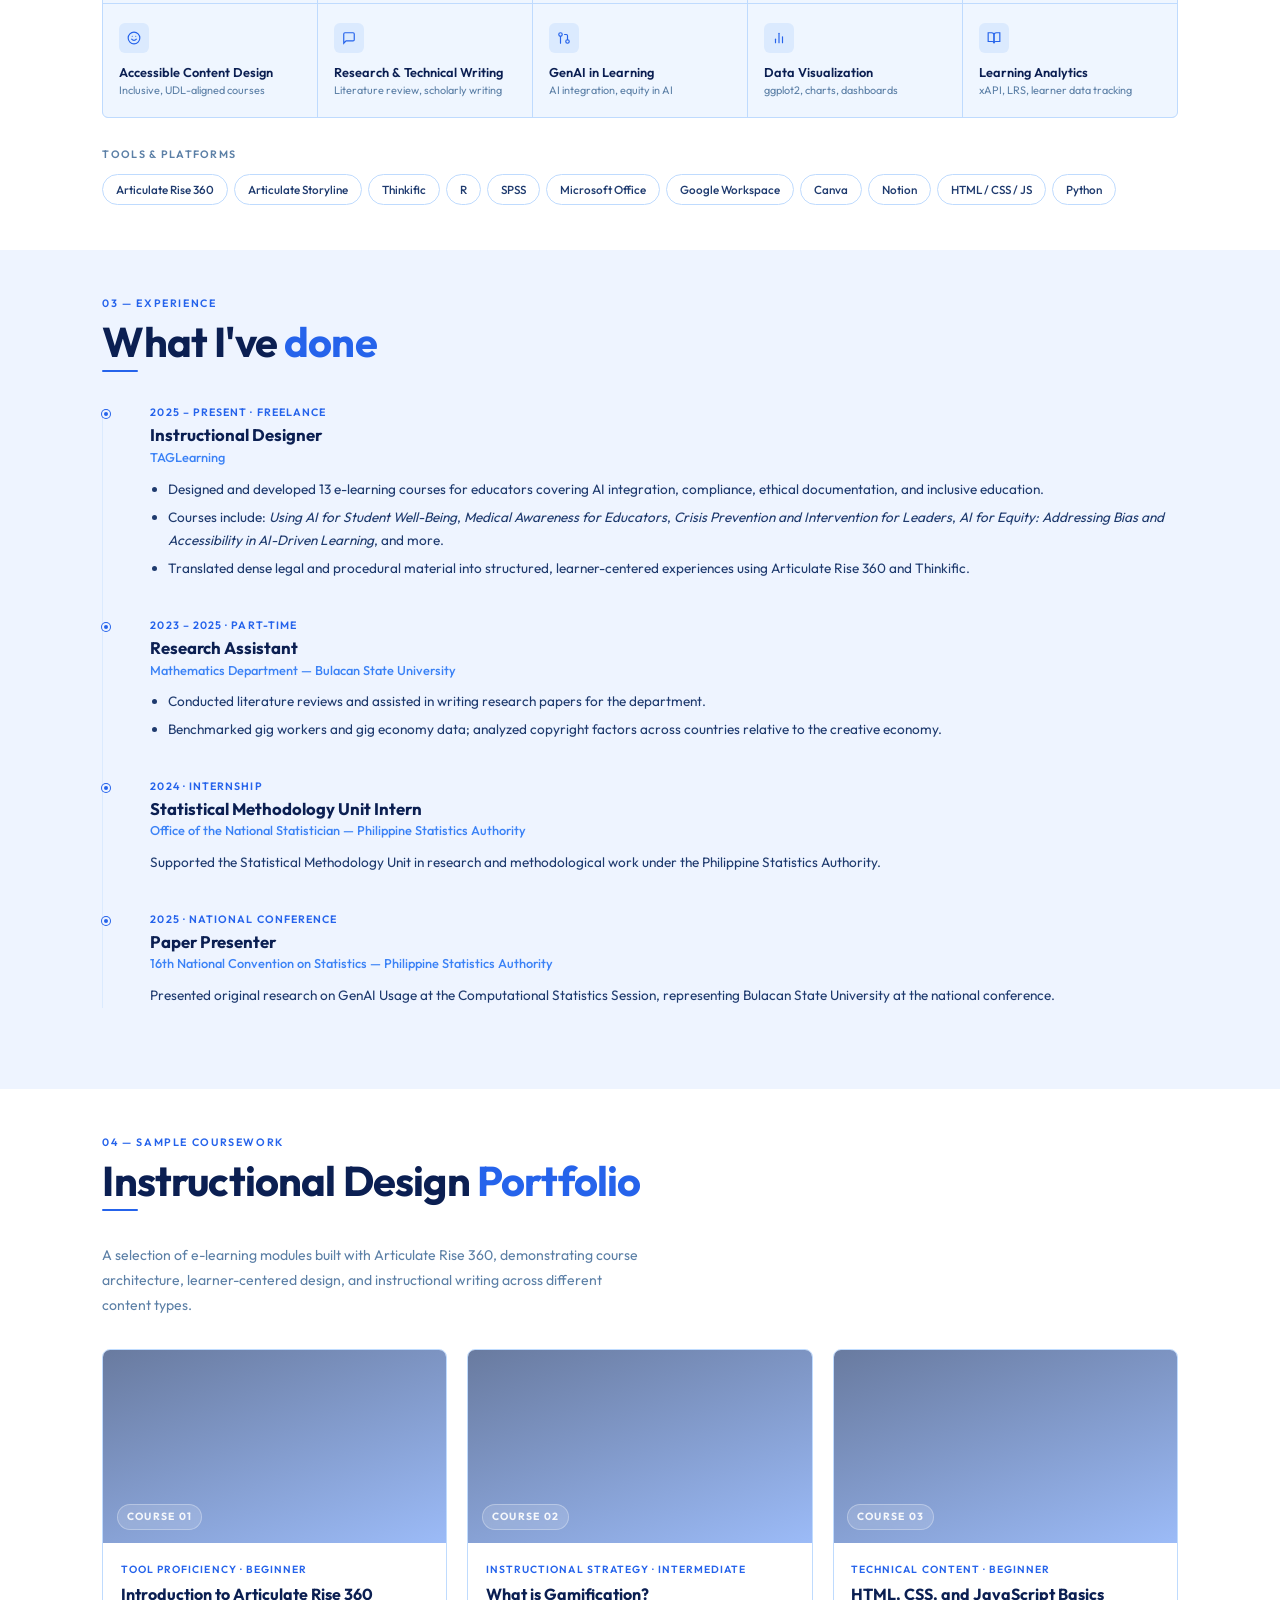
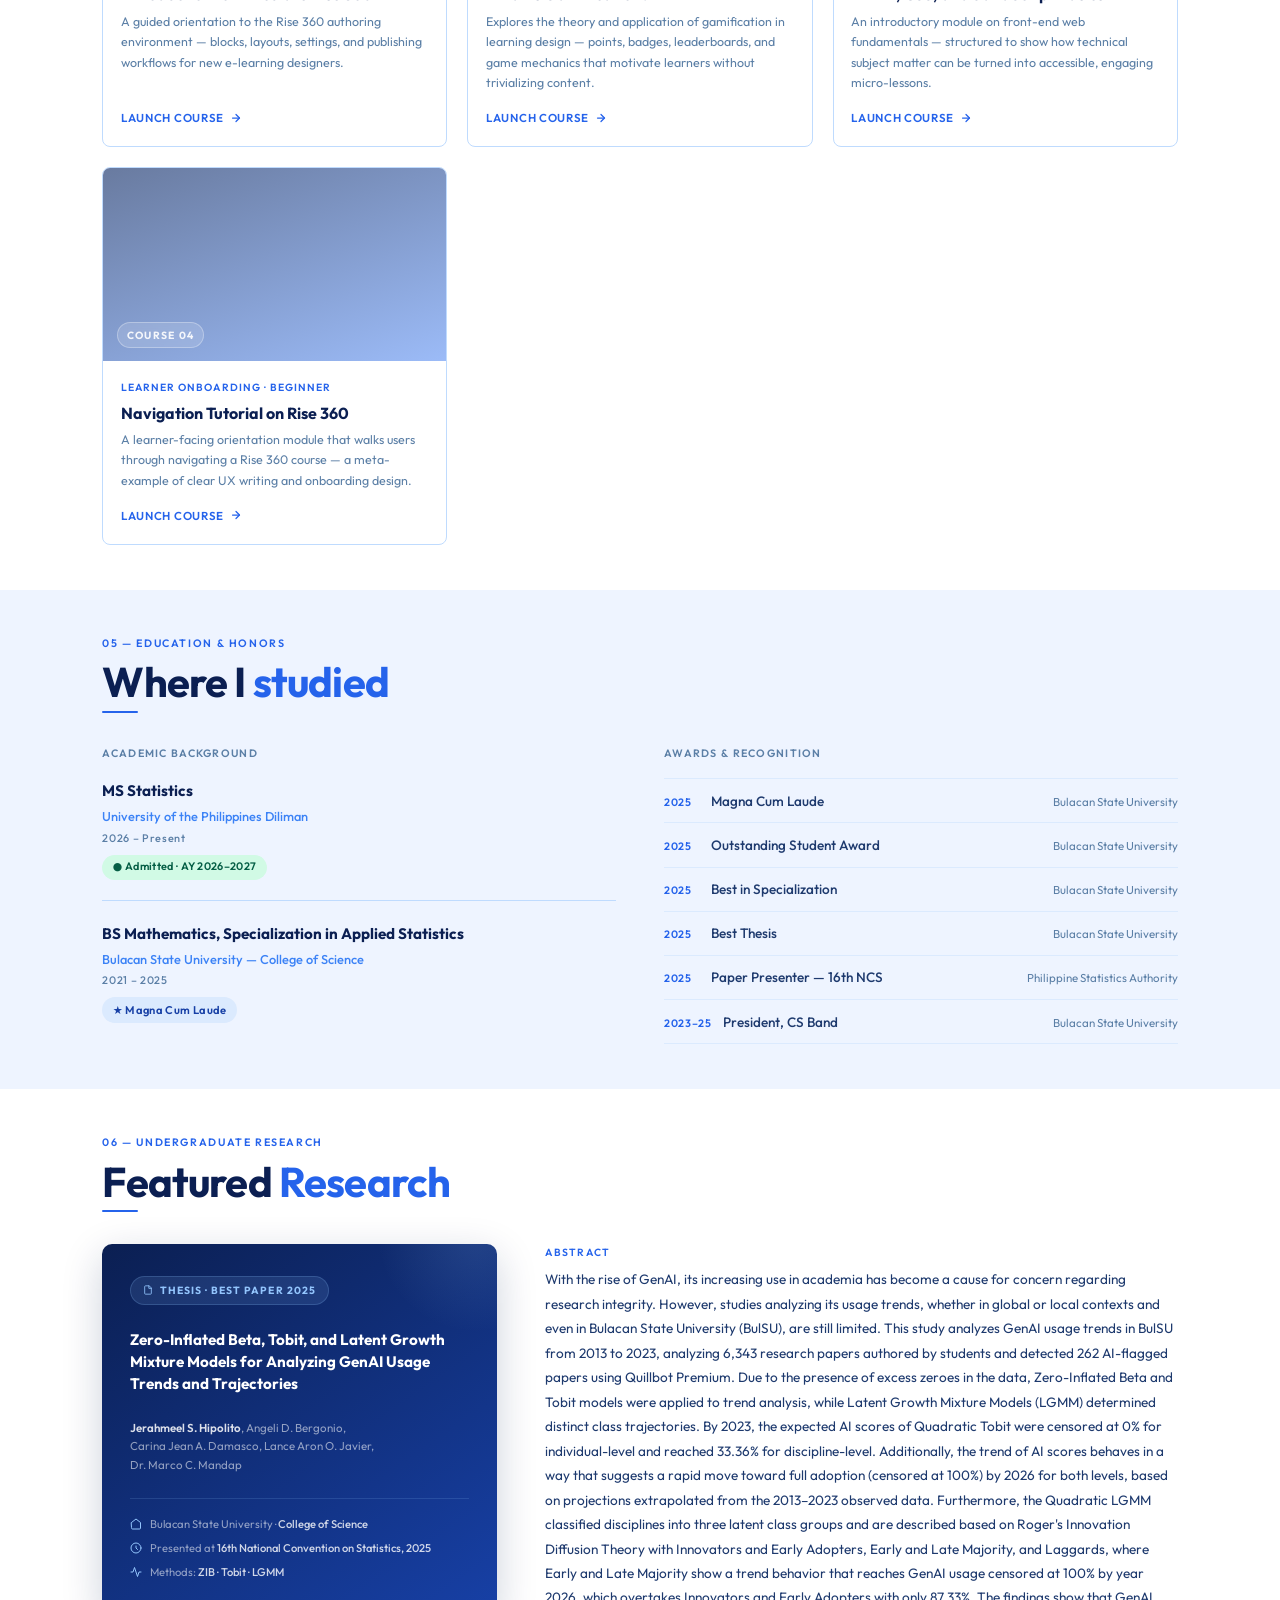
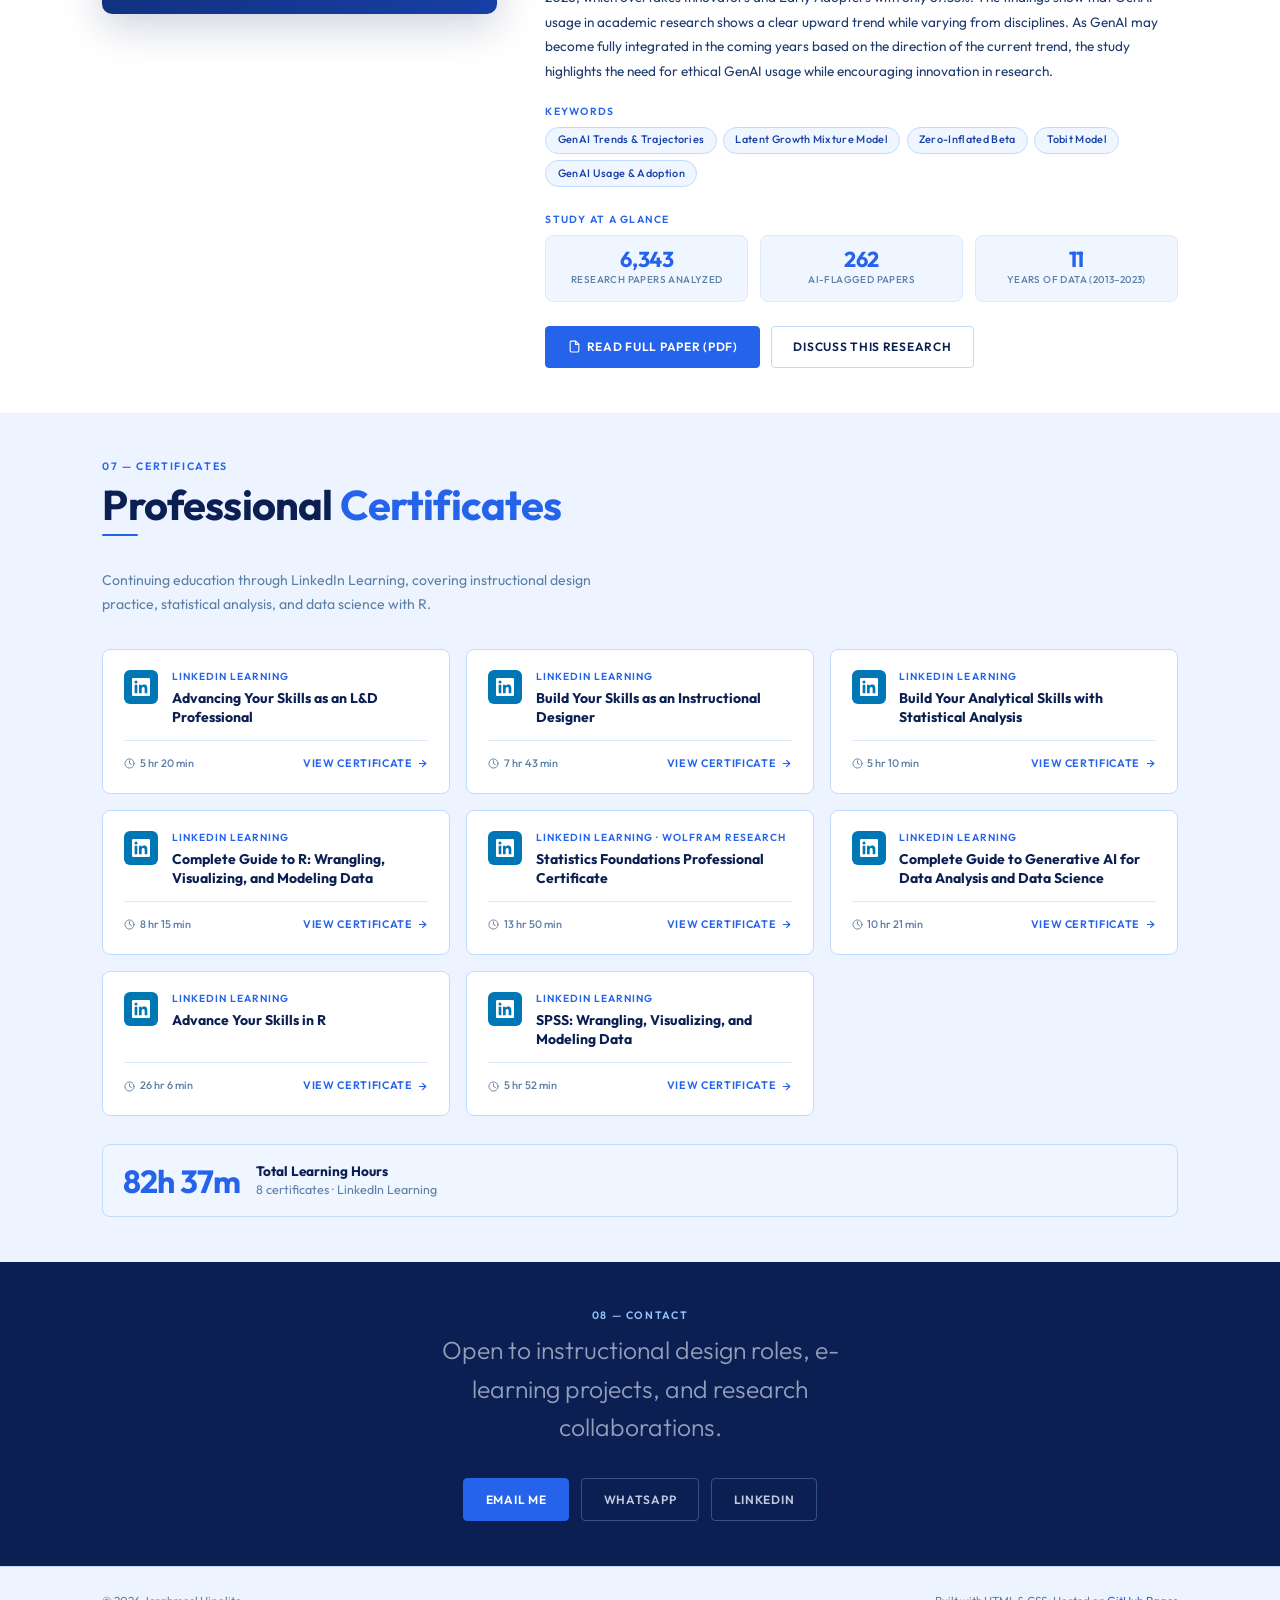
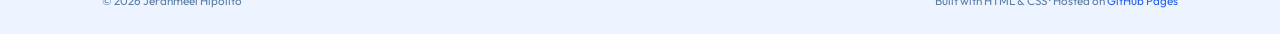
==== commit 78cdd5c4: "Update index.html" ====
--- a/index.html
+++ b/index.html
@@ -458,7 +458,7 @@
         <div class="stat-label">Awards · Class of 2025</div>
       </div>
       <div class="stat-cell">
-        <div class="stat-num">7</div>
+        <div class="stat-num">8</div>
         <div class="stat-label">LinkedIn Learning Certificates</div>
       </div>
     </div>
@@ -937,14 +937,33 @@
         <span class="cert-view">View Certificate <svg viewBox="0 0 24 24"><line x1="5" y1="12" x2="19" y2="12"/><polyline points="12 5 19 12 12 19"/></svg></span>
       </div>
     </a>
+
+    <a class="cert-card" href="./certificates/spss-wrangling-visualizing-modeling.pdf" target="_blank" rel="noopener">
+      <div class="cert-header">
+        <div class="cert-logo">
+          <svg viewBox="0 0 24 24" xmlns="http://www.w3.org/2000/svg"><path d="M20.447 20.452h-3.554v-5.569c0-1.328-.027-3.037-1.852-3.037-1.853 0-2.136 1.445-2.136 2.939v5.667H9.351V9h3.414v1.561h.046c.477-.9 1.637-1.85 3.37-1.85 3.601 0 4.267 2.37 4.267 5.455v6.286zM5.337 7.433a2.062 2.062 0 0 1-2.063-2.065 2.064 2.064 0 1 1 2.063 2.065zm1.782 13.019H3.555V9h3.564v11.452zM22.225 0H1.771C.792 0 0 .774 0 1.729v20.542C0 23.227.792 24 1.771 24h20.451C23.2 24 24 23.227 24 22.271V1.729C24 .774 23.2 0 22.222 0h.003z"/></svg>
+        </div>
+        <div class="cert-meta">
+          <div class="cert-issuer">LinkedIn Learning</div>
+          <div class="cert-name">SPSS: Wrangling, Visualizing, and Modeling Data</div>
+        </div>
+      </div>
+      <div class="cert-footer">
+        <span class="cert-duration">
+          <svg viewBox="0 0 24 24"><circle cx="12" cy="12" r="10"/><path d="M12 6v6l4 2"/></svg>
+          5 hr 52 min
+        </span>
+        <span class="cert-view">View Certificate <svg viewBox="0 0 24 24"><line x1="5" y1="12" x2="19" y2="12"/><polyline points="12 5 19 12 12 19"/></svg></span>
+      </div>
+    </a>
     
   </div>
 
   <div class="cert-total-bar reveal">
-    <div class="cert-total-num">76h 45m</div>
+    <div class="cert-total-num">82h 37m</div>
     <div class="cert-total-label">
       <strong>Total Learning Hours</strong>
-      7 certificates · LinkedIn Learning
+      8 certificates · LinkedIn Learning
     </div>
   </div>
 </section>
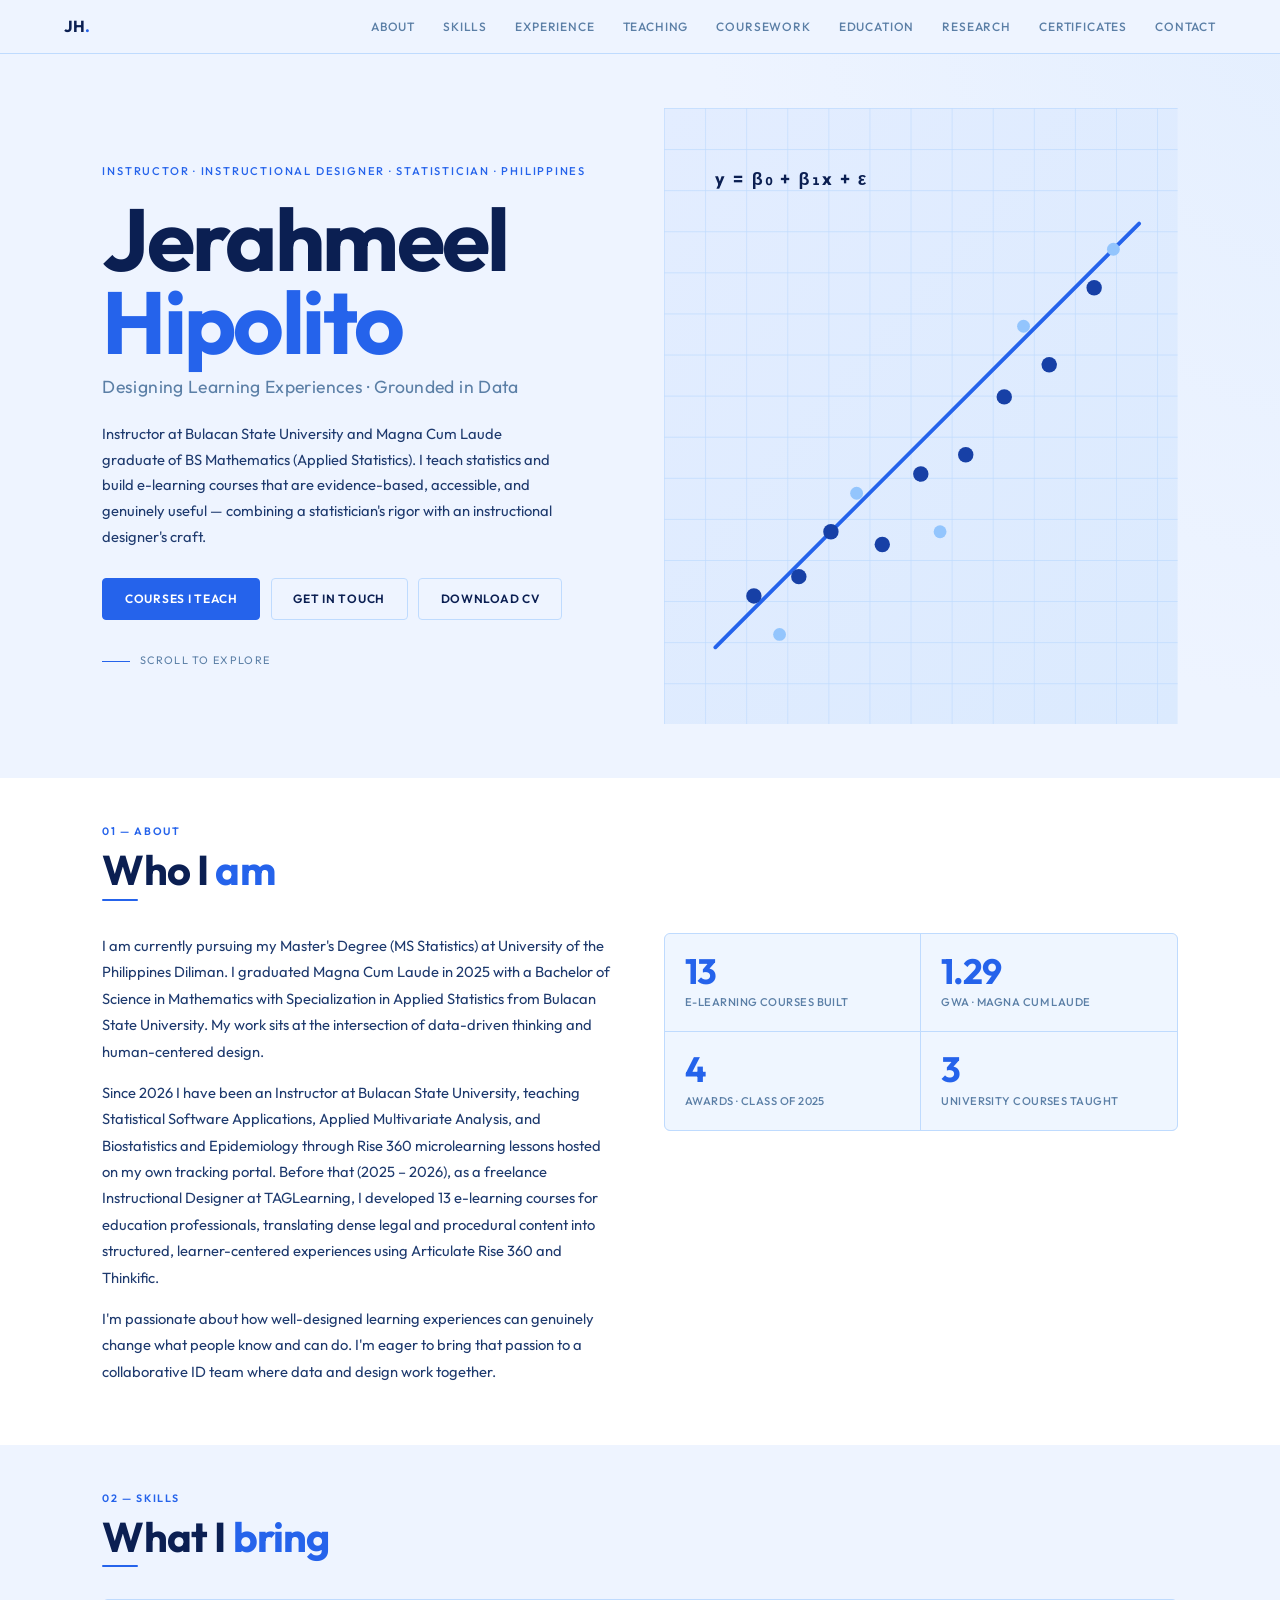
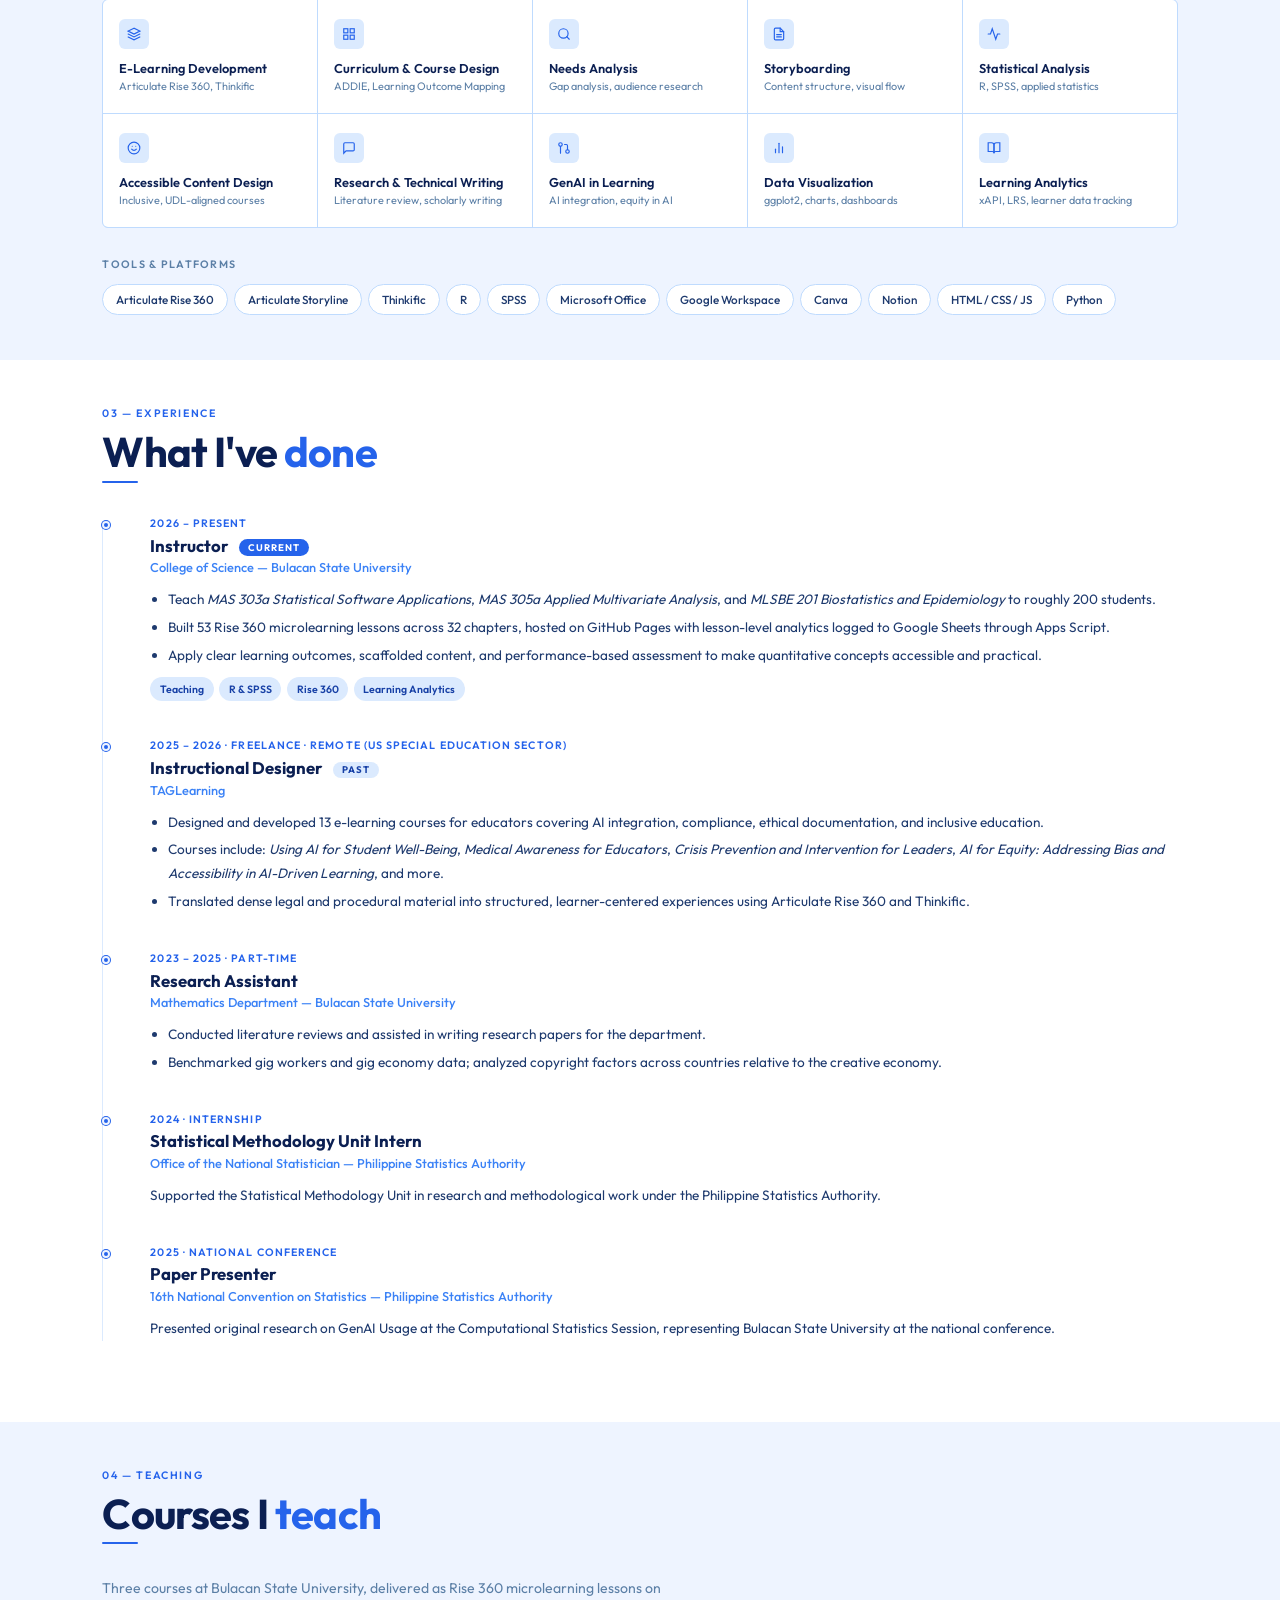
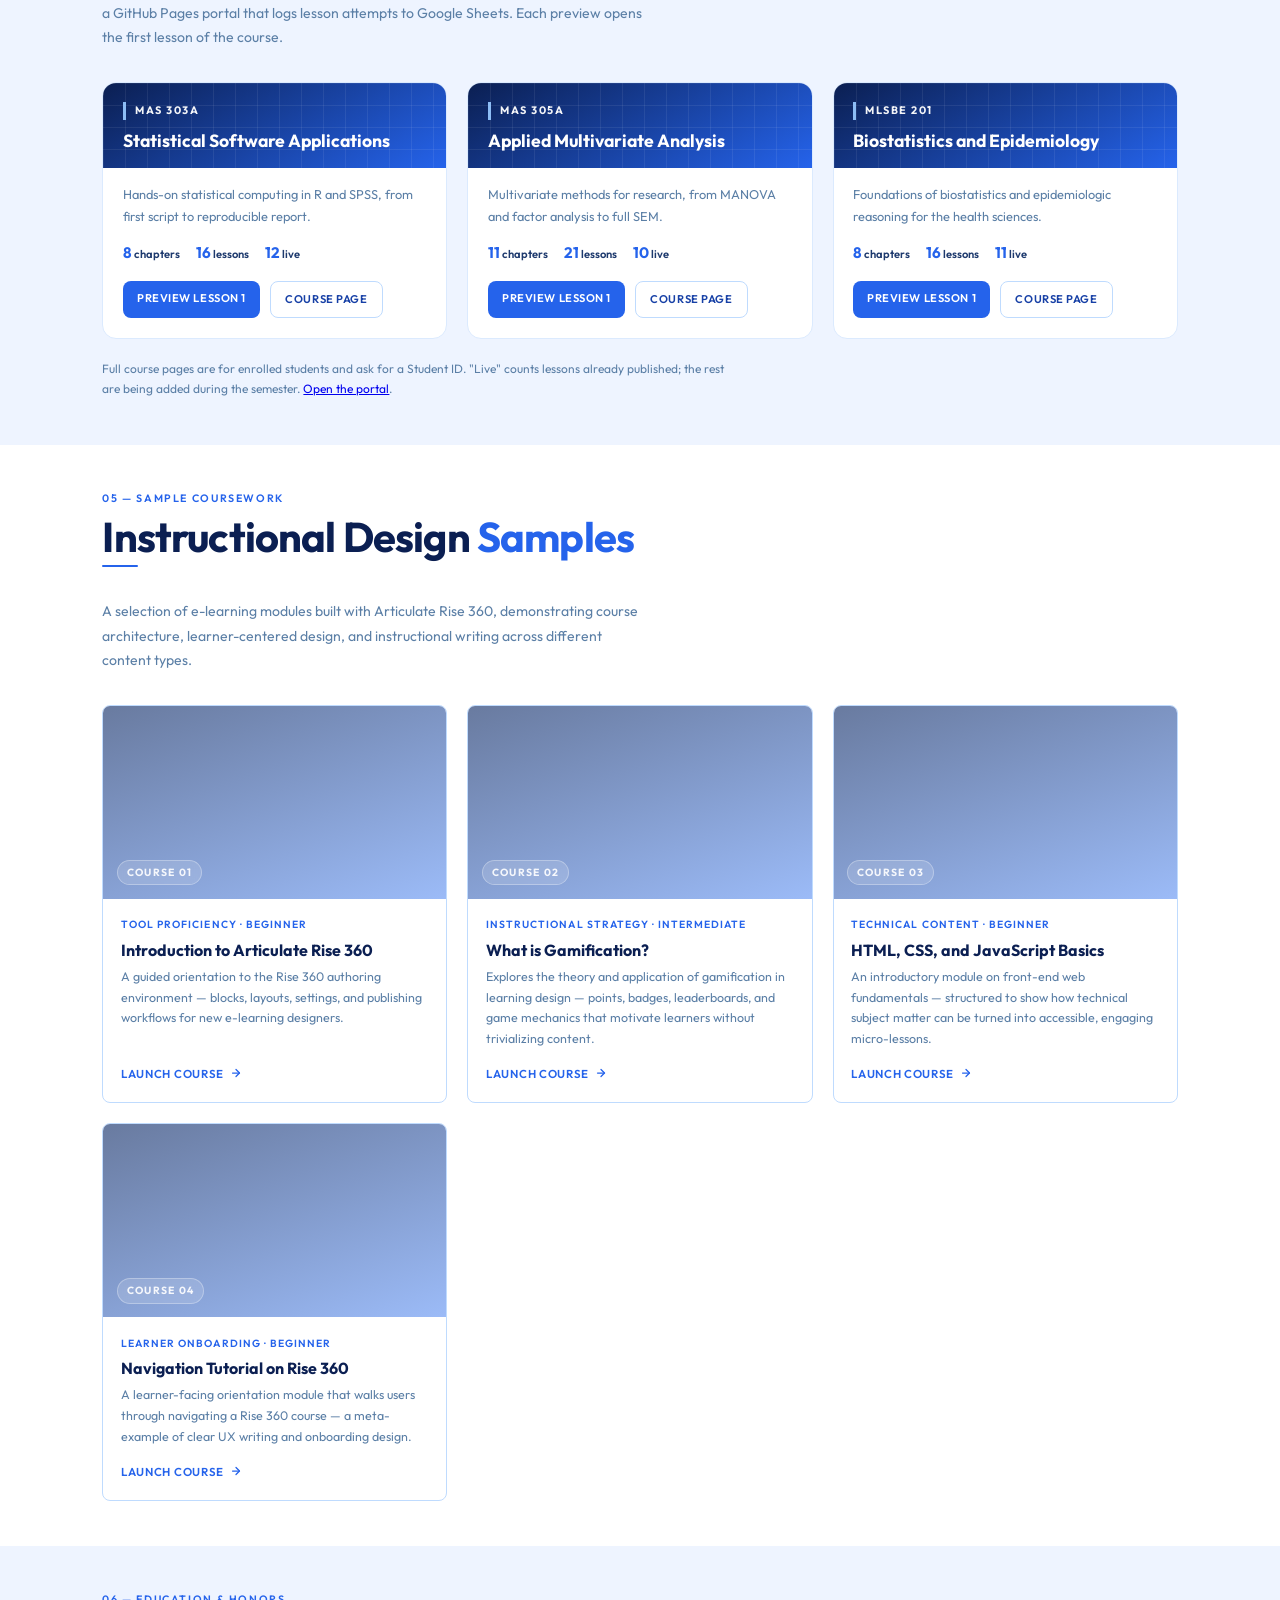
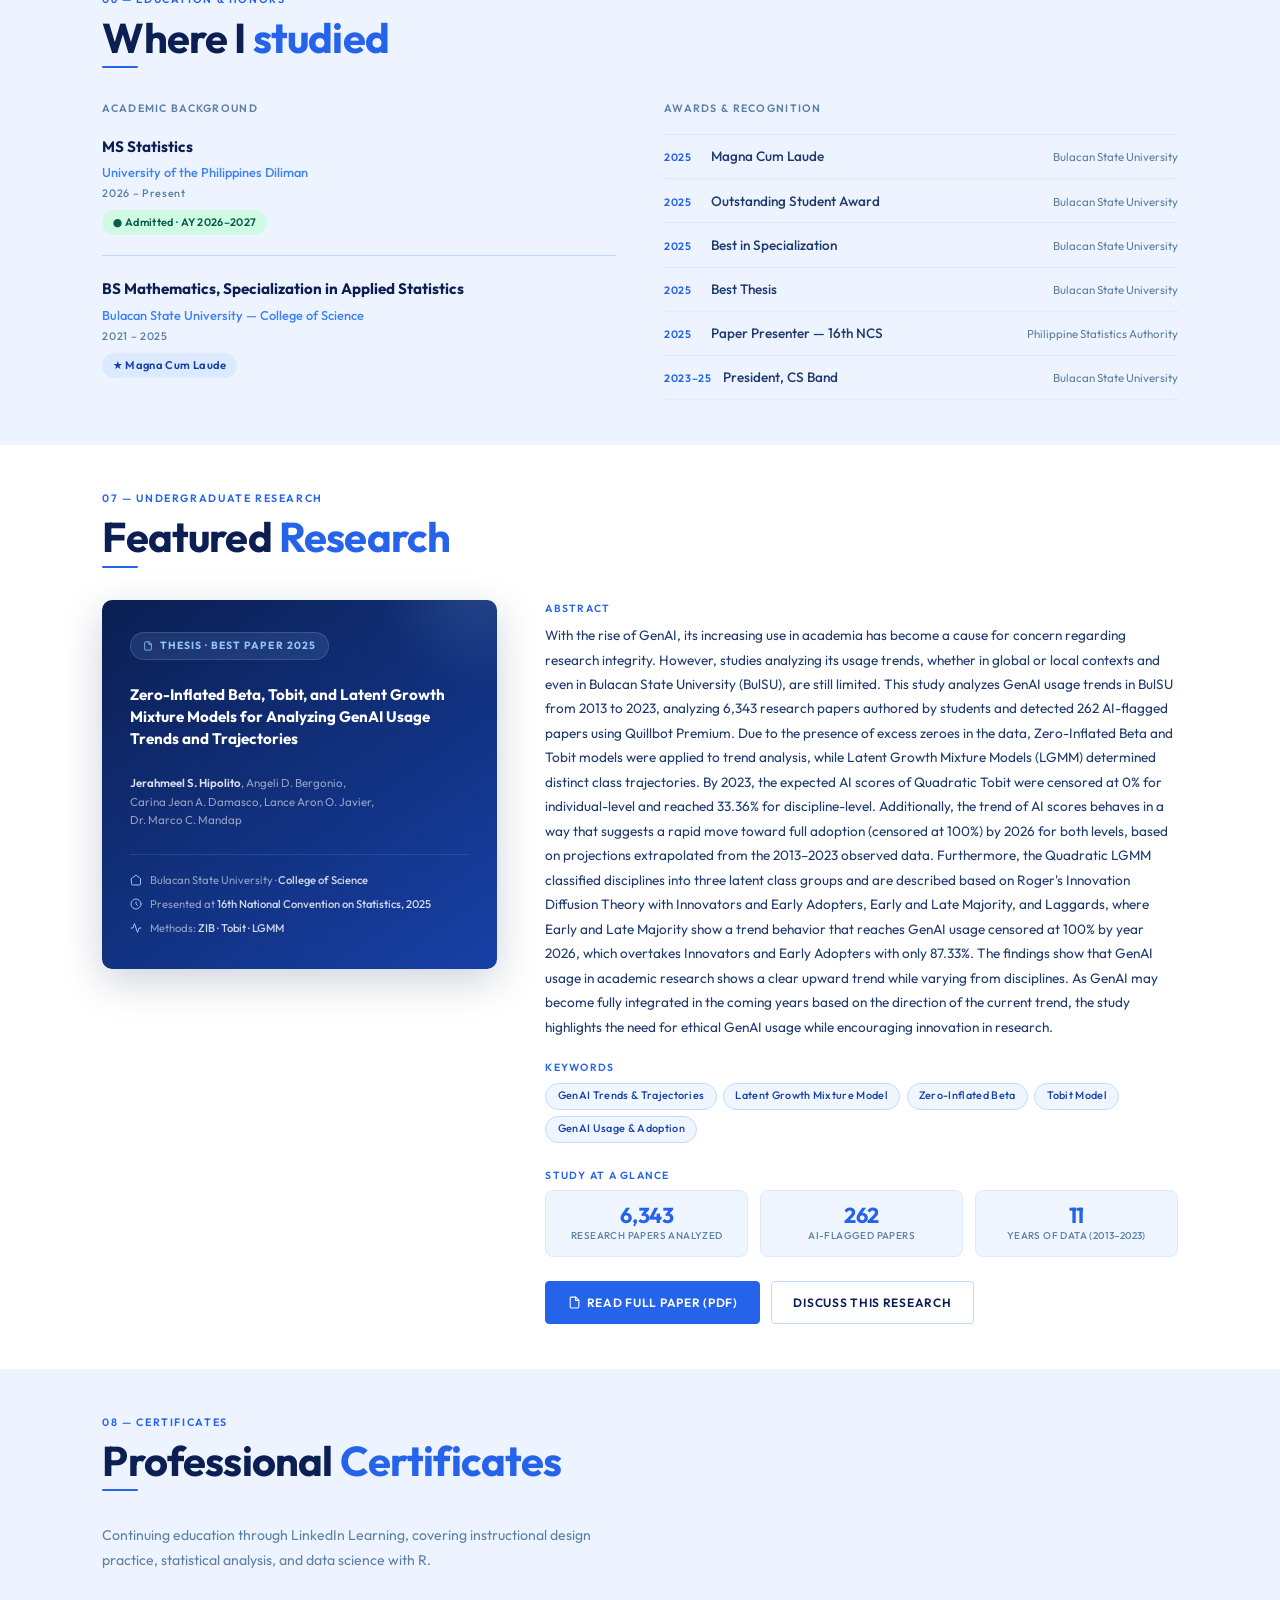
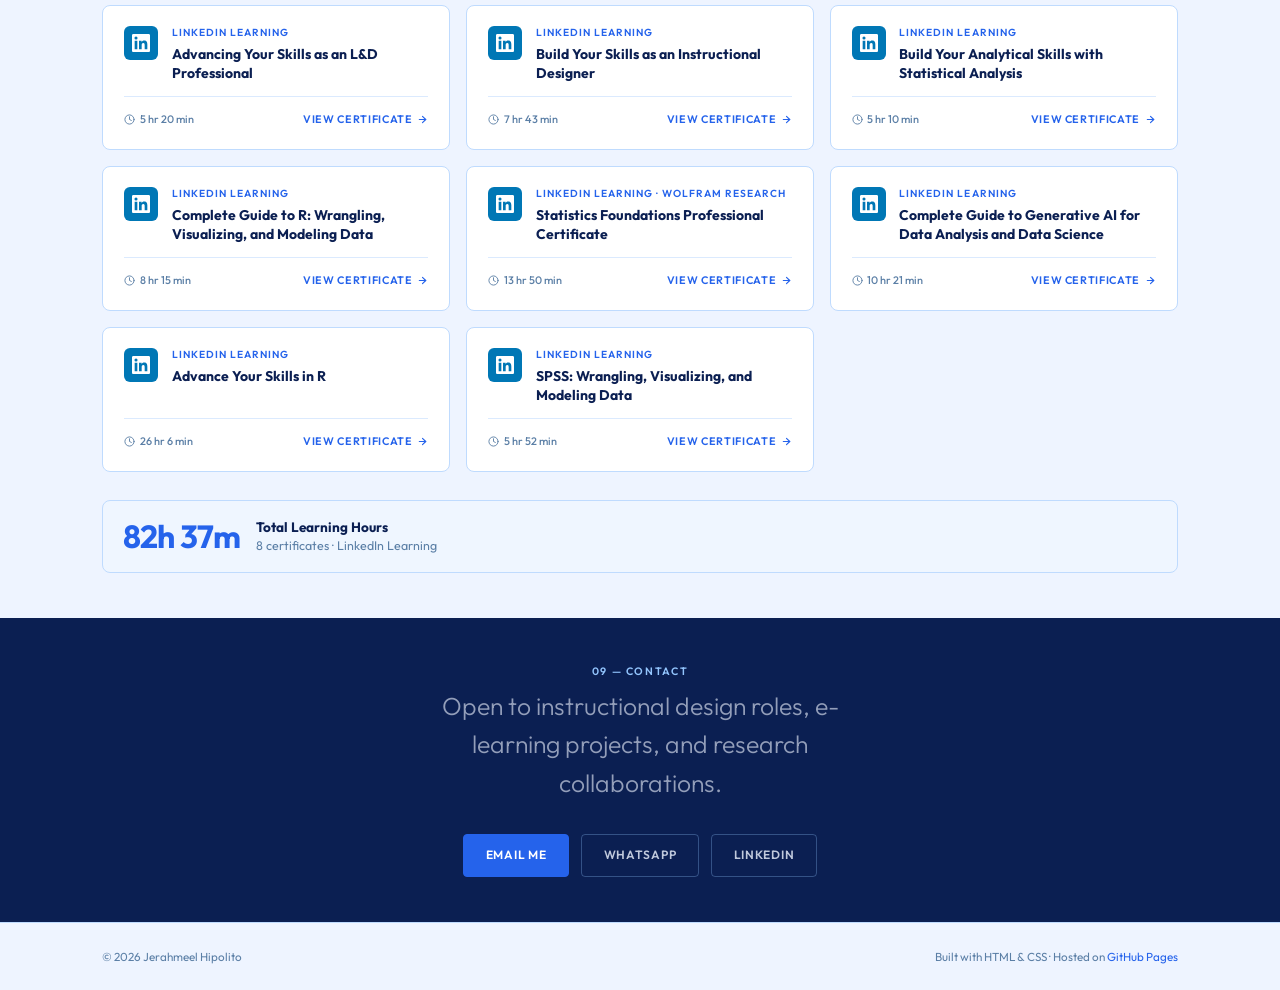
==== commit 3761abd1: "Add files via upload" ====
--- a/index.html
+++ b/index.html
@@ -3,6 +3,8 @@
 <head>
 <meta charset="UTF-8" />
 <meta name="viewport" content="width=device-width, initial-scale=1.0" />
+<meta name="description" content="Jerahmeel Hipolito — Instructor at Bulacan State University, instructional designer and statistician." />
+<meta property="og:title" content="Jerahmeel Hipolito — Instructor, Instructional Designer &amp; Statistician" />
 <title>Jerahmeel Hipolito — Instructional Designer & Statistician</title>
 <link rel="preconnect" href="https://fonts.googleapis.com" />
 <link rel="preconnect" href="https://fonts.gstatic.com" crossorigin />
@@ -389,17 +391,59 @@
   @media (min-width: 901px) and (max-width: 1200px) {
     .skills-grid { grid-template-columns: repeat(5, 1fr); }
   }
+
+  /* ===== v2 additions ===== */
+  html { scroll-behavior: smooth; scroll-padding-top: 72px; }
+  a:focus-visible, button:focus-visible { outline: 2px solid var(--blue); outline-offset: 3px; border-radius: 4px; }
+  .skip-link { position: absolute; left: -999px; top: 8px; background: var(--navy); color: #fff; padding: .5rem 1rem; border-radius: 6px; z-index: 300; font-size: .8rem; }
+  .skip-link:focus { left: 8px; }
+  .nav-links a.active { color: var(--blue); font-weight: 600; }
+  .nav-toggle { display: none; background: none; border: 1px solid var(--border); border-radius: 8px; width: 40px; height: 36px; cursor: pointer; color: var(--navy); font-size: 1.1rem; }
+  .role-badge { display: inline-block; font-size: .6rem; letter-spacing: .1em; text-transform: uppercase; font-weight: 700; padding: .15rem .55rem; border-radius: 100px; margin-left: .5rem; vertical-align: middle; background: var(--blue); color: #fff; }
+  .role-badge.past { background: var(--blue-pale); color: var(--blue-dark); }
+  .tag-row { display: flex; flex-wrap: wrap; gap: .35rem; margin-top: .6rem; }
+  .tag-row span { font-size: .66rem; font-weight: 600; color: var(--blue-dark); background: var(--blue-pale); padding: .18rem .6rem; border-radius: 100px; }
+  .hero-art { width: 100%; height: 100%; display: block; }
+  .teach-grid { display: grid; grid-template-columns: repeat(auto-fill, minmax(290px, 1fr)); gap: 1.25rem; }
+  .teach-card { background: var(--white); border: 1px solid var(--border-soft); border-radius: 14px; overflow: hidden; display: flex; flex-direction: column; transition: transform .2s, box-shadow .2s, border-color .2s; }
+  .teach-card:hover { transform: translateY(-5px); box-shadow: 0 16px 40px rgba(37,99,235,.13); border-color: var(--blue-light); }
+  .teach-head { padding: 1.2rem 1.2rem 1rem; color: #fff; background:
+    linear-gradient(rgba(255,255,255,.07) 1px, transparent 1px) 0 0/22px 22px,
+    linear-gradient(90deg, rgba(255,255,255,.07) 1px, transparent 1px) 0 0/22px 22px,
+    linear-gradient(150deg, var(--navy), var(--blue)); }
+  .teach-code { font-size: .68rem; letter-spacing: .14em; text-transform: uppercase; font-weight: 700; border-left: 3px solid var(--blue-light); padding-left: .6rem; opacity: .95; }
+  .teach-name { font-size: 1.1rem; font-weight: 700; line-height: 1.25; margin-top: .6rem; }
+  .teach-body { padding: 1.05rem 1.2rem 1.25rem; display: flex; flex-direction: column; flex: 1; }
+  .teach-desc { font-size: .8rem; color: var(--text-muted); line-height: 1.65; margin-bottom: .85rem; }
+  .teach-meta { display: flex; gap: 1rem; font-size: .7rem; color: var(--text-soft); font-weight: 600; margin-bottom: 1rem; }
+  .teach-meta b { color: var(--blue); font-size: .95rem; }
+  .teach-actions { display: flex; gap: .6rem; flex-wrap: wrap; margin-top: auto; }
+  .teach-actions a { font-size: .7rem; font-weight: 600; letter-spacing: .05em; text-transform: uppercase; text-decoration: none; padding: .5rem .9rem; border-radius: 8px; }
+  .teach-actions .primary { background: var(--blue); color: #fff; }
+  .teach-actions .primary:hover { background: var(--blue-dark); }
+  .teach-actions .ghost { border: 1px solid var(--border); color: var(--blue-dark); }
+  .teach-actions .ghost:hover { background: var(--blue-ghost); }
+  .teach-note { font-size: .75rem; color: var(--text-muted); margin-top: 1.25rem; max-width: 640px; line-height: 1.7; }
+  @media (max-width: 768px) {
+    .nav-toggle { display: block; }
+    .nav-links.open { display: flex; flex-direction: column; gap: 0; position: absolute; top: 100%; left: 0; right: 0; background: var(--white); border-bottom: 1px solid var(--border); padding: .5rem 1.25rem 1rem; }
+    .nav-links.open a { display: block; padding: .6rem 0; }
+  }
+  @media (prefers-reduced-motion: reduce) { * { animation: none !important; transition: none !important; scroll-behavior: auto !important; } .reveal { opacity: 1 !important; transform: none !important; } }
 </style>
 </head>
 <body>
 
-<nav>
+<a class="skip-link" href="#about">Skip to content</a>
+<nav aria-label="Main">
   <a class="nav-logo" href="#hero">JH<span>.</span></a>
-  <ul class="nav-links">
+  <button class="nav-toggle" aria-label="Toggle menu" aria-expanded="false" aria-controls="navlinks">☰</button>
+  <ul class="nav-links" id="navlinks">
     <li><a href="#about">About</a></li>
     <li><a href="#skills">Skills</a></li>
     <li><a href="#experience">Experience</a></li>
-    <li><a href="#courses">Courses</a></li>
+    <li><a href="#teaching">Teaching</a></li>
+    <li><a href="#courses">Coursework</a></li>
     <li><a href="#education">Education</a></li>
     <li><a href="#research">Research</a></li>
     <li><a href="#certificates">Certificates</a></li>
@@ -409,16 +453,16 @@
 
 <section id="hero">
   <div class="hero-left">
-    <p class="hero-eyebrow">Instructional Designer &amp; Statistician · Philippines</p>
+    <p class="hero-eyebrow">Instructor · Instructional Designer · Statistician · Philippines</p>
     <h1 class="hero-name">Jerahmeel<br><span>Hipolito</span></h1>
     <p class="hero-title">Designing Learning Experiences · Grounded in Data</p>
     <p class="hero-desc">
-      Magna Cum Laude graduate of BS Mathematics with Applied Statistics. I build e-learning courses
+      Instructor at Bulacan State University and Magna Cum Laude graduate of BS Mathematics (Applied Statistics). I teach statistics and build e-learning courses
       that are evidence-based, accessible, and genuinely useful — combining a statistician's rigor
       with an instructional designer's craft.
     </p>
     <div class="hero-cta">
-      <a class="btn btn-primary" href="#courses">View Sample Courses</a>
+      <a class="btn btn-primary" href="#teaching">Courses I Teach</a>
       <a class="btn btn-outline" href="#contact">Get in Touch</a>
       <a class="btn btn-outline" href="./Jerahmeel_Hipolito_CV.pdf" target="_blank" rel="noopener">Download CV</a>
     </div>
@@ -426,7 +470,15 @@
   </div>
 
   <div class="hero-right">
-    <img class="hero-image" src="https://images.unsplash.com/photo-1522204523234-8729aa6e3d5f?auto=format&fit=crop&w=800&q=80" alt="E-learning and professional workspace" loading="lazy" />
+    <svg class="hero-art" viewBox="0 0 400 480" role="img" aria-label="Scatter plot with regression line over a graph-paper grid" xmlns="http://www.w3.org/2000/svg">
+      <defs><pattern id="g" width="32" height="32" patternUnits="userSpaceOnUse"><path d="M32 0H0V32" fill="none" stroke="#BFDBFE" stroke-width="1"/></pattern>
+      <linearGradient id="bg" x1="0" y1="0" x2="1" y2="1"><stop offset="0" stop-color="#E3EDFF"/><stop offset="1" stop-color="#DBEAFE"/></linearGradient></defs>
+      <rect width="400" height="480" fill="url(#bg)"/><rect width="400" height="480" fill="url(#g)"/>
+      <line x1="40" y1="420" x2="370" y2="90" stroke="#2563EB" stroke-width="3" stroke-linecap="round"/>
+      <g fill="#1740A6"><circle cx="70" cy="380" r="6"/><circle cx="105" cy="365" r="6"/><circle cx="130" cy="330" r="6"/><circle cx="170" cy="340" r="6"/><circle cx="200" cy="285" r="6"/><circle cx="235" cy="270" r="6"/><circle cx="265" cy="225" r="6"/><circle cx="300" cy="200" r="6"/><circle cx="335" cy="140" r="6"/></g>
+      <g fill="#93C5FD"><circle cx="90" cy="410" r="5"/><circle cx="150" cy="300" r="5"/><circle cx="215" cy="330" r="5"/><circle cx="280" cy="170" r="5"/><circle cx="350" cy="110" r="5"/></g>
+      <text x="40" y="60" font-family="Outfit, sans-serif" font-size="14" font-weight="700" fill="#0B1F52" letter-spacing="2">y = β₀ + β₁x + ε</text>
+    </svg>
   </div>
 </section>
 
@@ -437,9 +489,7 @@
   <div class="about-grid">
     <div class="about-text reveal">
       <p>I am currently pursuing my Master's Degree (MS Statistics) at University of the Philippines Diliman. I graduated Magna Cum Laude in 2025 with a Bachelor of Science in Mathematics with Specialization in Applied Statistics from Bulacan State University. My work sits at the intersection of data-driven thinking and human-centered design.</p>
-      <p>As a freelance Instructional Designer at TAGLearning, I developed 13 e-learning courses
-      for education professionals, translating dense legal and procedural content into
-      structured, learner-centered experiences using Articulate Rise 360 and Thinkific.</p>
+      <p>Since 2026 I have been an Instructor at Bulacan State University, teaching Statistical Software Applications, Applied Multivariate Analysis, and Biostatistics and Epidemiology through Rise 360 microlearning lessons hosted on my own tracking portal. Before that (2025 – 2026), as a freelance Instructional Designer at TAGLearning, I developed 13 e-learning courses for education professionals, translating dense legal and procedural content into structured, learner-centered experiences using Articulate Rise 360 and Thinkific.</p>
       <p>I'm passionate about how well-designed learning experiences can genuinely change what
       people know and can do. I'm eager to bring that passion to a collaborative ID team
       where data and design work together.</p>
@@ -458,8 +508,8 @@
         <div class="stat-label">Awards · Class of 2025</div>
       </div>
       <div class="stat-cell">
-        <div class="stat-num">8</div>
-        <div class="stat-label">LinkedIn Learning Certificates</div>
+        <div class="stat-num">3</div>
+        <div class="stat-label">University Courses Taught</div>
       </div>
     </div>
   </div>
@@ -558,8 +608,22 @@
   <div class="timeline reveal">
 
     <div class="timeline-item">
-      <div class="timeline-meta">2025 – Present · Freelance</div>
-      <div class="timeline-role">Instructional Designer</div>
+      <div class="timeline-meta">2026 – Present</div>
+      <div class="timeline-role">Instructor <span class="role-badge">Current</span></div>
+      <div class="timeline-org">College of Science — Bulacan State University</div>
+      <div class="timeline-body">
+        <ul>
+          <li>Teach <em>MAS 303a Statistical Software Applications</em>, <em>MAS 305a Applied Multivariate Analysis</em>, and <em>MLSBE 201 Biostatistics and Epidemiology</em> to roughly 200 students.</li>
+          <li>Built 53 Rise 360 microlearning lessons across 32 chapters, hosted on GitHub Pages with lesson-level analytics logged to Google Sheets through Apps Script.</li>
+          <li>Apply clear learning outcomes, scaffolded content, and performance-based assessment to make quantitative concepts accessible and practical.</li>
+        </ul>
+        <div class="tag-row"><span>Teaching</span><span>R &amp; SPSS</span><span>Rise 360</span><span>Learning Analytics</span></div>
+      </div>
+    </div>
+
+    <div class="timeline-item">
+      <div class="timeline-meta">2025 – 2026 · Freelance · Remote (US Special Education Sector)</div>
+      <div class="timeline-role">Instructional Designer <span class="role-badge past">Past</span></div>
       <div class="timeline-org">TAGLearning</div>
       <div class="timeline-body">
         <ul>
@@ -603,9 +667,54 @@
   </div>
 </section>
 
+<section id="teaching">
+  <p class="section-eyebrow reveal">04 — Teaching</p>
+  <h2 class="section-title reveal">Courses I <span>teach</span></h2>
+  <div class="section-rule reveal"></div>
+  <p class="reveal" style="font-size:0.88rem;color:var(--text-muted);max-width:560px;margin-bottom:2rem;line-height:1.75;">
+    Three courses at Bulacan State University, delivered as Rise 360 microlearning lessons on a GitHub Pages portal that logs lesson attempts to Google Sheets. Each preview opens the first lesson of the course.
+  </p>
+  <div class="teach-grid reveal">
+    <article class="teach-card">
+      <div class="teach-head"><div class="teach-code">MAS 303a</div><div class="teach-name">Statistical Software Applications</div></div>
+      <div class="teach-body">
+        <p class="teach-desc">Hands-on statistical computing in R and SPSS, from first script to reproducible report.</p>
+        <div class="teach-meta"><span><b>8</b> chapters</span><span><b>16</b> lessons</span><span><b>12</b> live</span></div>
+        <div class="teach-actions">
+          <a class="primary" href="https://jerahmeel-hipolito.github.io/Rise360-Microlearning-1st-Semester-2026-2027/courses/ssa/chapter-01/lesson-01/rise/index.html" target="_blank" rel="noopener">Preview Lesson 1</a>
+          <a class="ghost" href="https://jerahmeel-hipolito.github.io/Rise360-Microlearning-1st-Semester-2026-2027/course-ssa.html" target="_blank" rel="noopener">Course page</a>
+        </div>
+      </div>
+    </article>
+    <article class="teach-card">
+      <div class="teach-head"><div class="teach-code">MAS 305a</div><div class="teach-name">Applied Multivariate Analysis</div></div>
+      <div class="teach-body">
+        <p class="teach-desc">Multivariate methods for research, from MANOVA and factor analysis to full SEM.</p>
+        <div class="teach-meta"><span><b>11</b> chapters</span><span><b>21</b> lessons</span><span><b>10</b> live</span></div>
+        <div class="teach-actions">
+          <a class="primary" href="https://jerahmeel-hipolito.github.io/Rise360-Microlearning-1st-Semester-2026-2027/courses/ama/chapter-01/lesson-01/rise/index.html" target="_blank" rel="noopener">Preview Lesson 1</a>
+          <a class="ghost" href="https://jerahmeel-hipolito.github.io/Rise360-Microlearning-1st-Semester-2026-2027/course-ama.html" target="_blank" rel="noopener">Course page</a>
+        </div>
+      </div>
+    </article>
+    <article class="teach-card">
+      <div class="teach-head"><div class="teach-code">MLSBE 201</div><div class="teach-name">Biostatistics and Epidemiology</div></div>
+      <div class="teach-body">
+        <p class="teach-desc">Foundations of biostatistics and epidemiologic reasoning for the health sciences.</p>
+        <div class="teach-meta"><span><b>8</b> chapters</span><span><b>16</b> lessons</span><span><b>11</b> live</span></div>
+        <div class="teach-actions">
+          <a class="primary" href="https://jerahmeel-hipolito.github.io/Rise360-Microlearning-1st-Semester-2026-2027/courses/biostatistics/chapter-01/lesson-01/rise/index.html" target="_blank" rel="noopener">Preview Lesson 1</a>
+          <a class="ghost" href="https://jerahmeel-hipolito.github.io/Rise360-Microlearning-1st-Semester-2026-2027/course-biostatistics.html" target="_blank" rel="noopener">Course page</a>
+        </div>
+      </div>
+    </article>
+  </div>
+  <p class="teach-note reveal">Full course pages are for enrolled students and ask for a Student ID. "Live" counts lessons already published; the rest are being added during the semester. <a href="https://jerahmeel-hipolito.github.io/Rise360-Microlearning-1st-Semester-2026-2027" target="_blank" rel="noopener">Open the portal</a>.</p>
+</section>
+
 <section id="courses">
-  <p class="section-eyebrow reveal">04 — Sample Coursework</p>
-  <h2 class="section-title reveal">Instructional Design <span>Portfolio</span></h2>
+  <p class="section-eyebrow reveal">05 — Sample Coursework</p>
+  <h2 class="section-title reveal">Instructional Design <span>Samples</span></h2>
   <div class="section-rule reveal"></div>
   <p class="reveal" style="font-size:0.88rem;color:var(--text-muted);max-width:540px;margin-bottom:2rem;line-height:1.75;">
     A selection of e-learning modules built with Articulate Rise 360, demonstrating course architecture,
@@ -669,7 +778,7 @@
 </section>
 
 <section id="education">
-  <p class="section-eyebrow reveal">05 — Education &amp; Honors</p>
+  <p class="section-eyebrow reveal">06 — Education &amp; Honors</p>
   <h2 class="section-title reveal">Where I <span>studied</span></h2>
   <div class="section-rule reveal"></div>
   <div class="edu-awards-grid reveal">
@@ -710,7 +819,7 @@
 </section>
 
 <section id="research">
-  <p class="section-eyebrow reveal">06 — Undergraduate Research</p>
+  <p class="section-eyebrow reveal">07 — Undergraduate Research</p>
   <h2 class="section-title reveal">Featured <span>Research</span></h2>
   <div class="section-rule reveal"></div>
 
@@ -795,7 +904,7 @@
 </section>
 
 <section id="certificates">
-  <p class="section-eyebrow reveal">07 — Certificates</p>
+  <p class="section-eyebrow reveal">08 — Certificates</p>
   <h2 class="section-title reveal">Professional <span>Certificates</span></h2>
   <div class="section-rule reveal"></div>
   <p class="reveal" style="font-size:0.88rem;color:var(--text-muted);max-width:540px;margin-bottom:2rem;line-height:1.75;">
@@ -969,7 +1078,7 @@
 </section>
 
 <section id="contact" style="background:var(--navy);">
-  <p class="section-eyebrow" style="color:var(--blue-light);text-align:center;">08 — Contact</p>
+  <p class="section-eyebrow" style="color:var(--blue-light);text-align:center;">09 — Contact</p>
   <p class="contact-lead">Open to instructional design roles, e-learning projects, and research collaborations.</p>
   <div class="contact-links">
     <a class="btn btn-primary" href="mailto:hipolitojerahmeel12@gmail.com">Email Me</a>
@@ -991,5 +1100,14 @@
   }, { threshold: 0.08 });
   document.querySelectorAll('.reveal').forEach(el => obs.observe(el));
 </script>
+<script>
+  const toggle = document.querySelector('.nav-toggle'), links = document.getElementById('navlinks');
+  toggle.addEventListener('click', () => { const o = links.classList.toggle('open'); toggle.setAttribute('aria-expanded', o); });
+  links.addEventListener('click', e => { if (e.target.tagName === 'A') { links.classList.remove('open'); toggle.setAttribute('aria-expanded', false); } });
+  const spy = new IntersectionObserver(es => es.forEach(e => {
+    if (e.isIntersecting) document.querySelectorAll('.nav-links a').forEach(a => a.classList.toggle('active', a.getAttribute('href') === '#' + e.target.id));
+  }), { rootMargin: '-45% 0px -50% 0px' });
+  document.querySelectorAll('section[id]').forEach(sec => spy.observe(sec));
+</script>
 </body>
 </html>
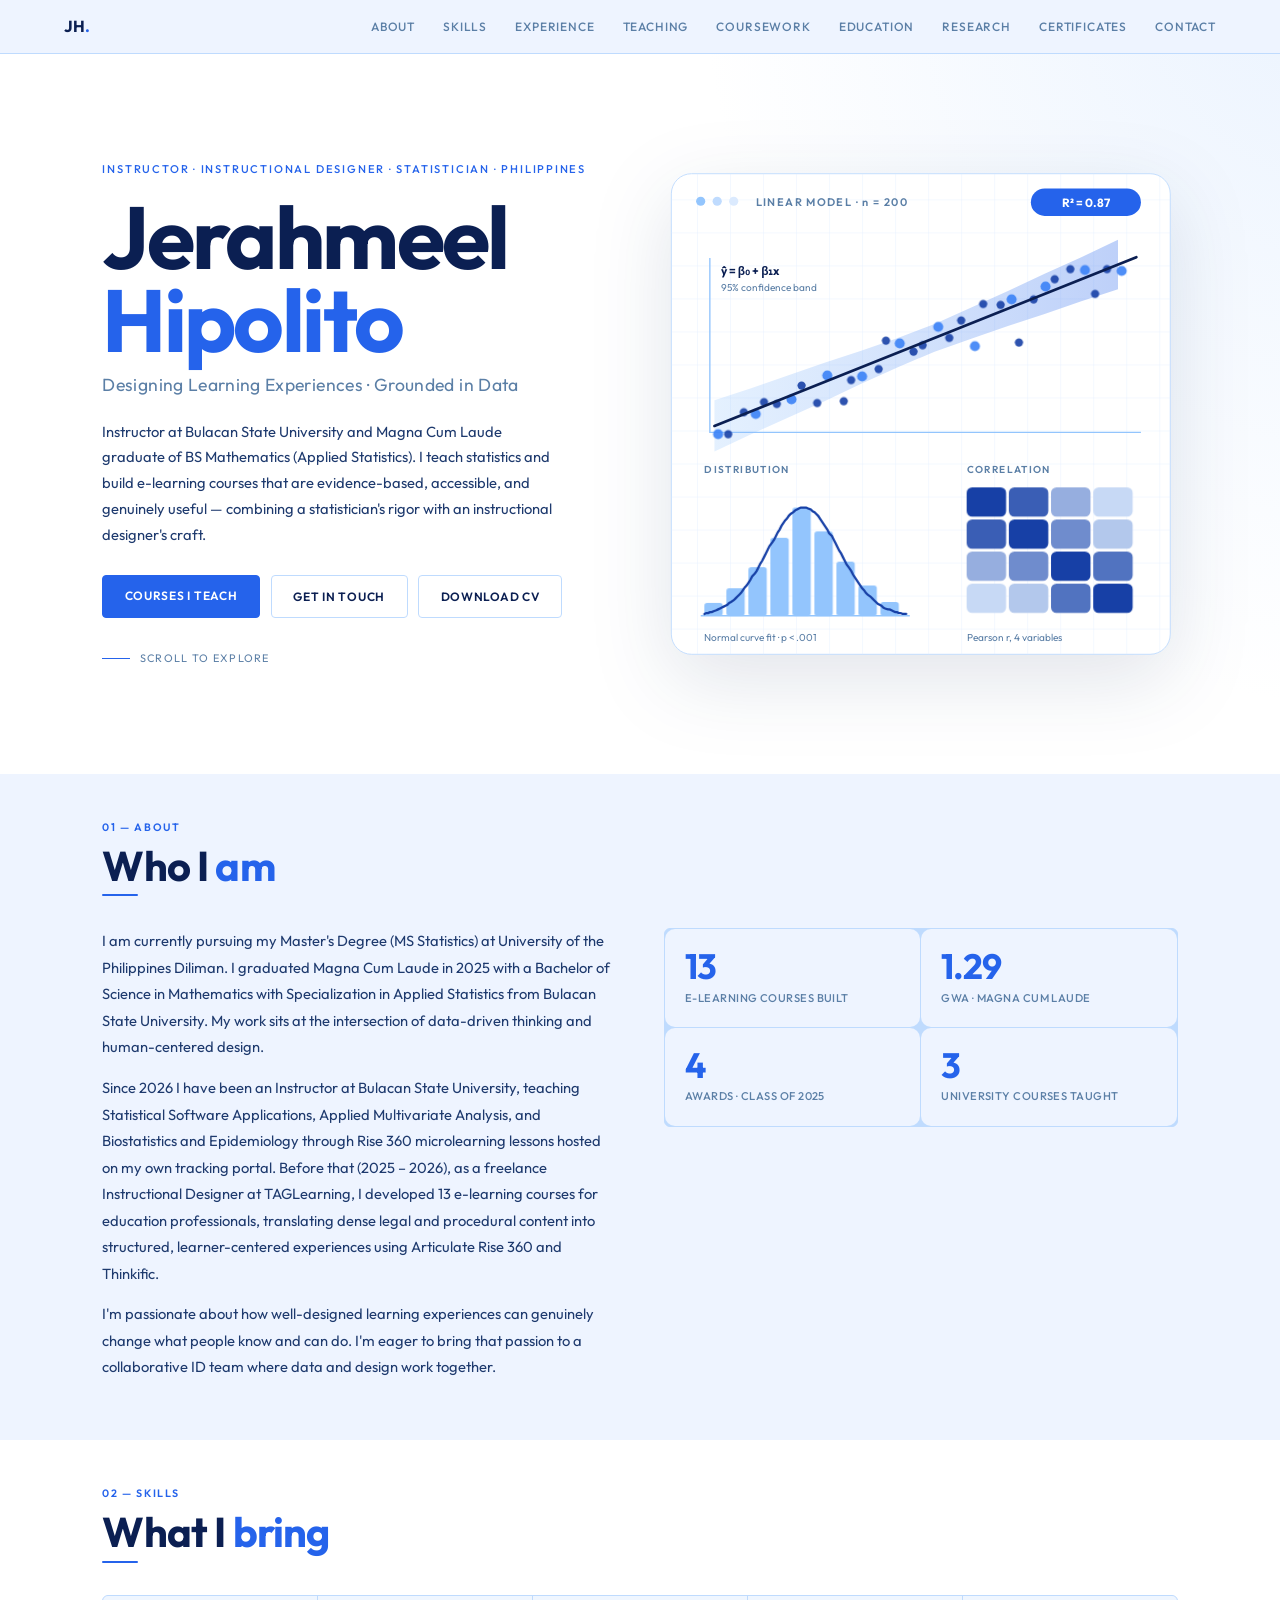
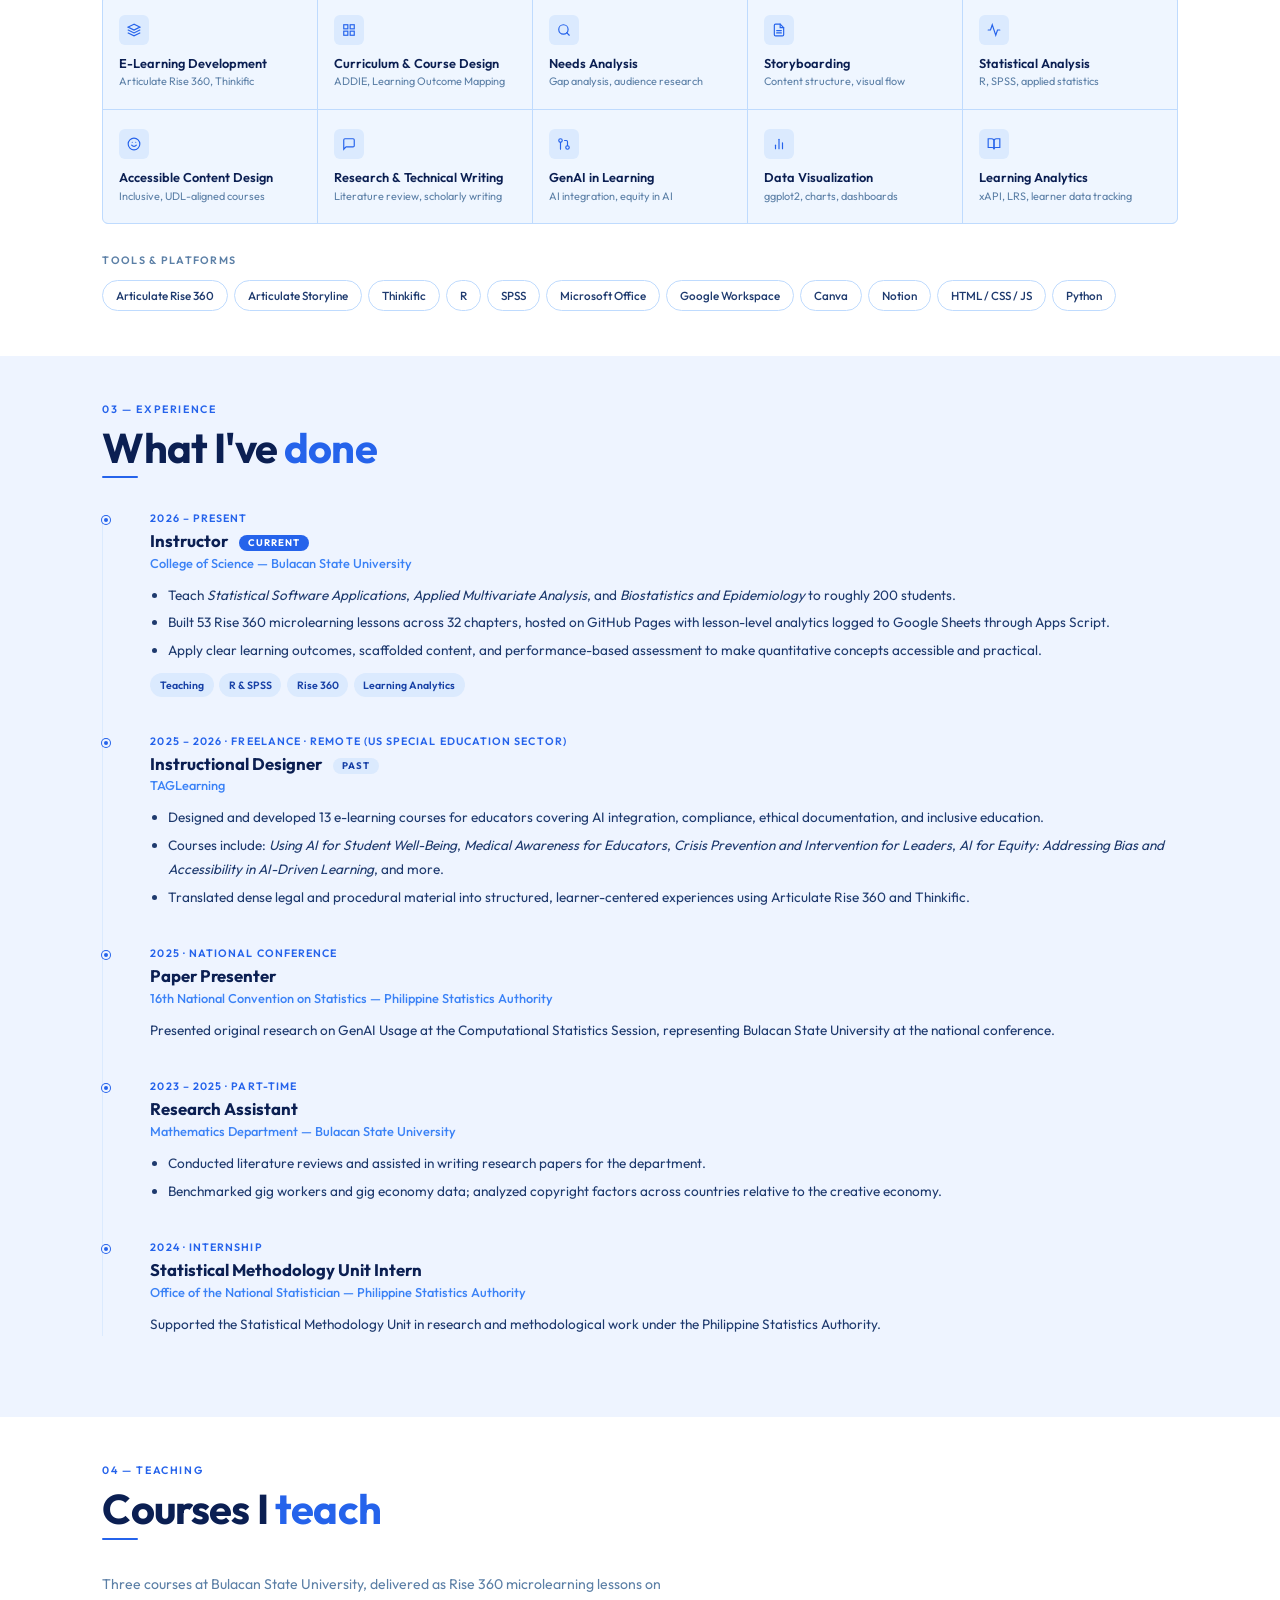
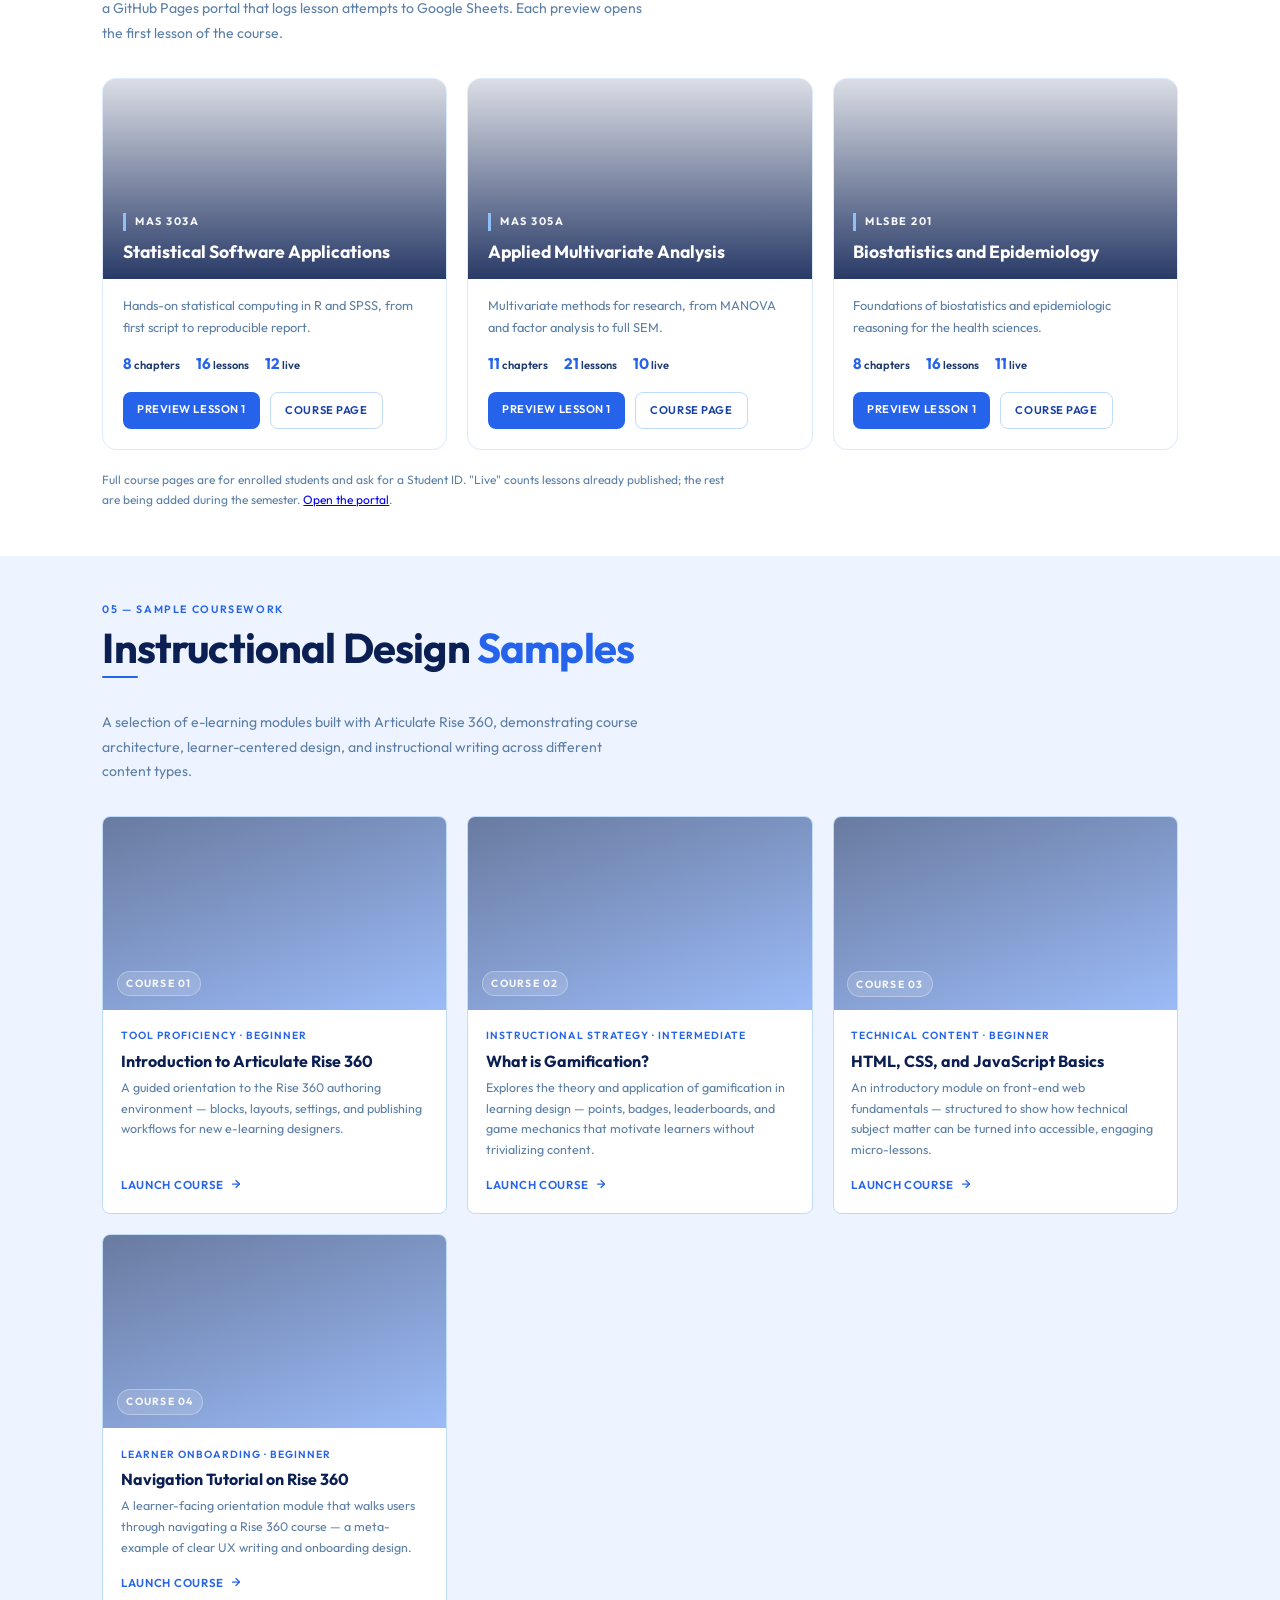
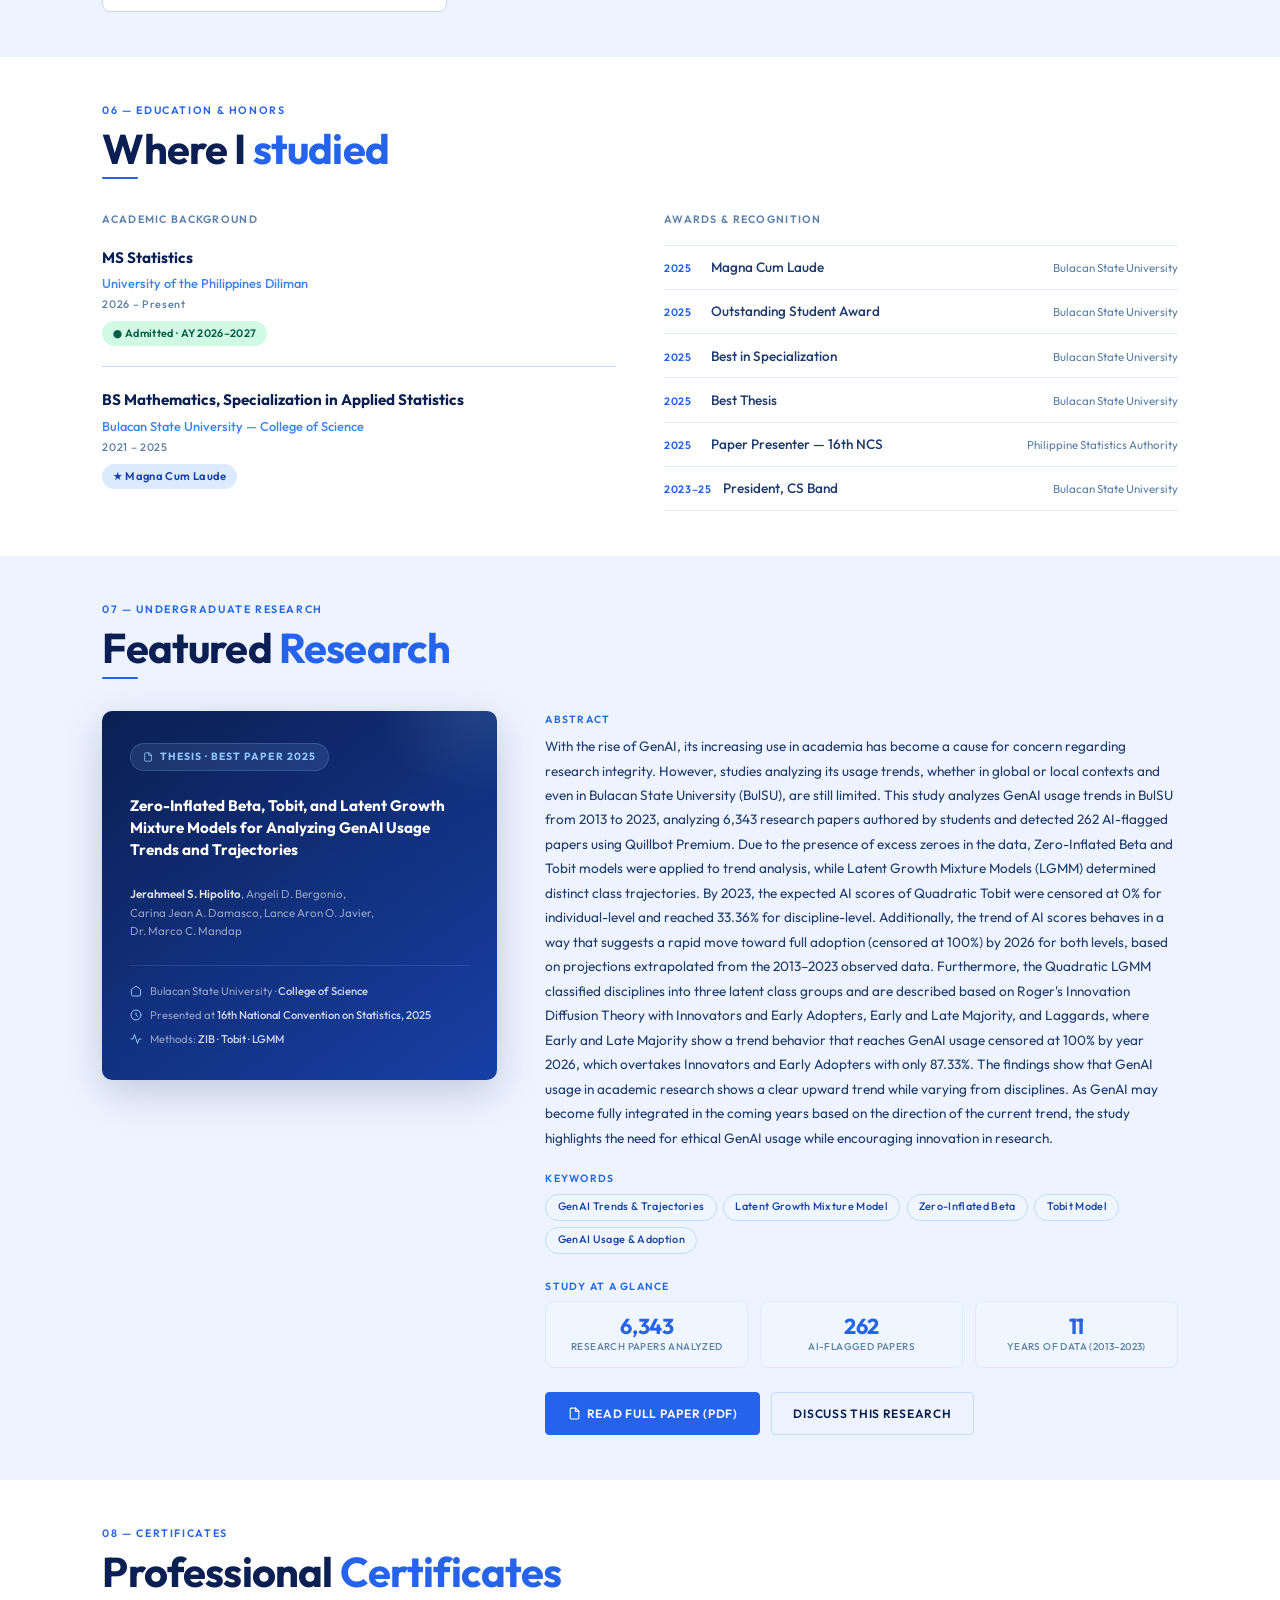
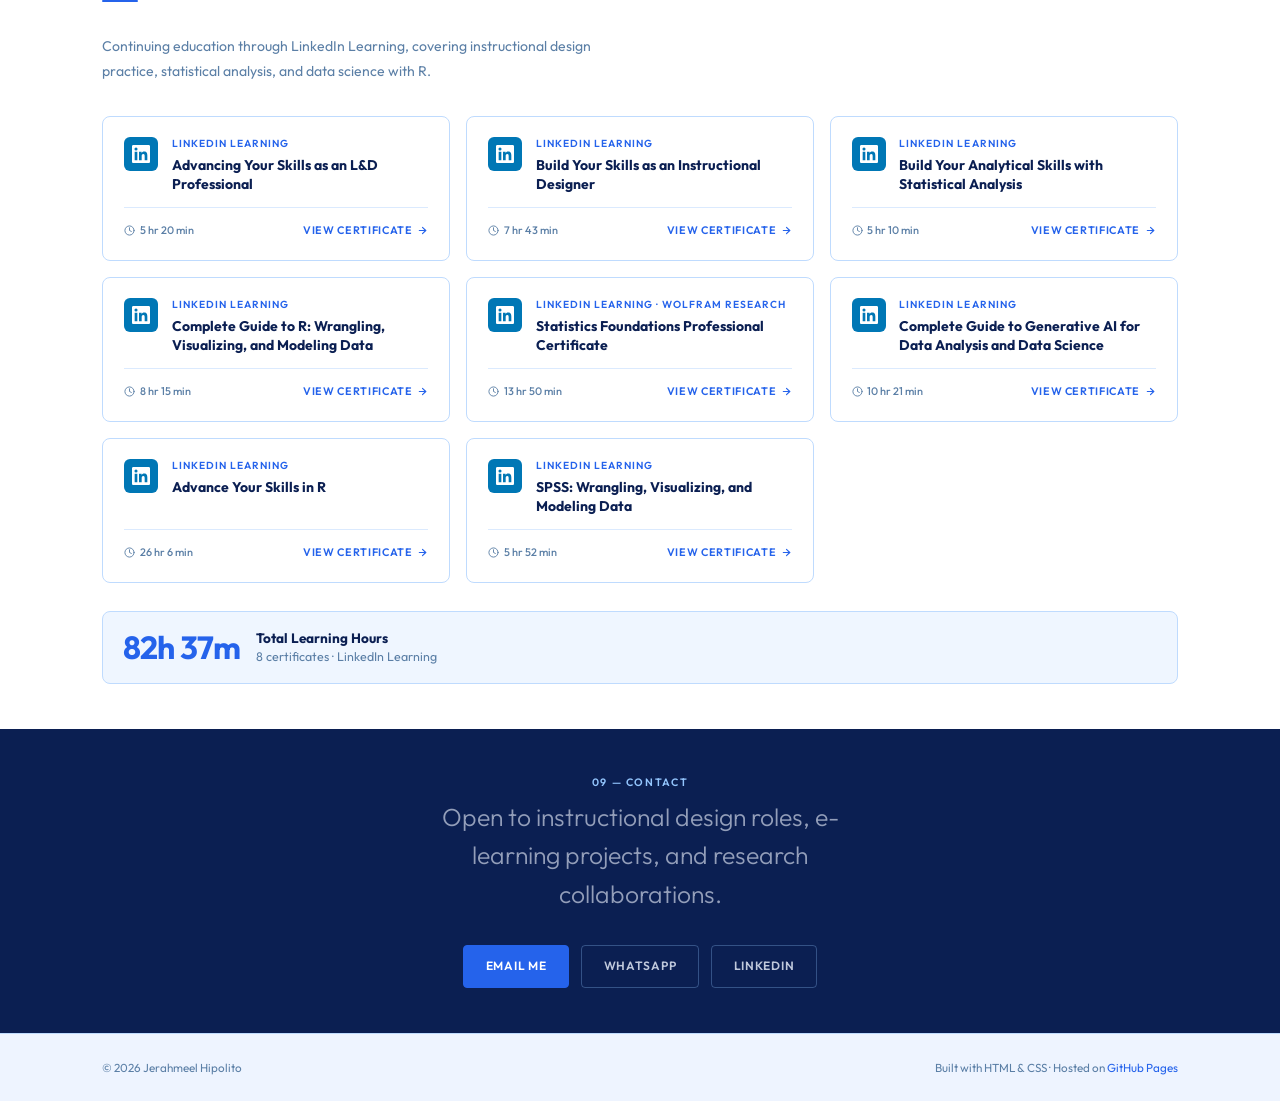
==== commit 92ee4c5f: "Add files via upload" ====
--- a/index.html
+++ b/index.html
@@ -430,10 +430,35 @@
     .nav-links.open a { display: block; padding: .6rem 0; }
   }
   @media (prefers-reduced-motion: reduce) { * { animation: none !important; transition: none !important; scroll-behavior: auto !important; } .reveal { opacity: 1 !important; transform: none !important; } }
+
+  /* ===== v3 ===== */
+  .hero-right { align-self: center; }
+  .hero-card { width: 100%; height: clamp(400px, 56vh, 510px); filter: drop-shadow(0 24px 40px rgba(11,31,82,.12)); }
+  .hero-art { width: 100%; height: 100%; }
+  .draw { stroke-dasharray: 1; stroke-dashoffset: 1; animation: drawln 1.8s .8s ease forwards; }
+  .draw[x1] { stroke-dasharray: 700; stroke-dashoffset: 700; }
+  @keyframes drawln { to { stroke-dashoffset: 0; } }
+  .bar { transform-box: fill-box; transform-origin: bottom; animation: growbar .7s ease both; }
+  @keyframes growbar { from { transform: scaleY(0); } }
+  .pt, .cell { animation: popin .5s ease both; transform-box: fill-box; transform-origin: center; }
+  @keyframes popin { from { opacity: 0; transform: scale(.3); } }
+  .teach-head { min-height: 200px; display: flex; flex-direction: column; justify-content: flex-end; background: linear-gradient(180deg, rgba(11,31,82,.15) 0%, rgba(11,31,82,.88) 100%), var(--img) center/cover; }
+  .progress-bar { position: fixed; top: 0; left: 0; height: 3px; width: 0; background: linear-gradient(90deg, var(--blue), var(--blue-light)); z-index: 400; }
+  nav.scrolled { box-shadow: 0 6px 24px rgba(11,31,82,.08); }
+  .to-top { position: fixed; right: 1.25rem; bottom: 1.25rem; width: 42px; height: 42px; border-radius: 50%; border: 1px solid var(--border); background: var(--white); color: var(--blue); font-size: 1.1rem; cursor: pointer; opacity: 0; pointer-events: none; transition: opacity .2s, transform .2s; box-shadow: 0 8px 20px rgba(11,31,82,.12); z-index: 150; }
+  .to-top.show { opacity: 1; pointer-events: auto; }
+  .to-top:hover { transform: translateY(-3px); }
+  .stat-cell { transition: background .2s, transform .2s; border-radius: 10px; }
+  .stat-cell:hover { background: var(--white); transform: translateY(-2px); }
+  .timeline-item:first-child::before { animation: pulse 2s infinite; }
+  @keyframes pulse { 0% { box-shadow: 0 0 0 1px var(--blue), 0 0 0 0 rgba(37,99,235,.4); } 70% { box-shadow: 0 0 0 1px var(--blue), 0 0 0 9px rgba(37,99,235,0); } 100% { box-shadow: 0 0 0 1px var(--blue); } }
+  @media (max-width: 900px) { .hero-right { display: block; } .hero-card { height: auto; aspect-ratio: 560/540; } #hero { grid-template-columns: 1fr; } }
+  @media (prefers-reduced-motion: reduce) { .draw { stroke-dashoffset: 0 !important; } .bar, .pt, .cell { transform: none !important; opacity: 1 !important; } }
 </style>
 </head>
 <body>
 
+<div class="progress-bar" id="pbar"></div>
 <a class="skip-link" href="#about">Skip to content</a>
 <nav aria-label="Main">
   <a class="nav-logo" href="#hero">JH<span>.</span></a>
@@ -469,16 +494,30 @@
     <div class="hero-scroll"><span class="scroll-line"></span> Scroll to explore</div>
   </div>
 
-  <div class="hero-right">
-    <svg class="hero-art" viewBox="0 0 400 480" role="img" aria-label="Scatter plot with regression line over a graph-paper grid" xmlns="http://www.w3.org/2000/svg">
-      <defs><pattern id="g" width="32" height="32" patternUnits="userSpaceOnUse"><path d="M32 0H0V32" fill="none" stroke="#BFDBFE" stroke-width="1"/></pattern>
-      <linearGradient id="bg" x1="0" y1="0" x2="1" y2="1"><stop offset="0" stop-color="#E3EDFF"/><stop offset="1" stop-color="#DBEAFE"/></linearGradient></defs>
-      <rect width="400" height="480" fill="url(#bg)"/><rect width="400" height="480" fill="url(#g)"/>
-      <line x1="40" y1="420" x2="370" y2="90" stroke="#2563EB" stroke-width="3" stroke-linecap="round"/>
-      <g fill="#1740A6"><circle cx="70" cy="380" r="6"/><circle cx="105" cy="365" r="6"/><circle cx="130" cy="330" r="6"/><circle cx="170" cy="340" r="6"/><circle cx="200" cy="285" r="6"/><circle cx="235" cy="270" r="6"/><circle cx="265" cy="225" r="6"/><circle cx="300" cy="200" r="6"/><circle cx="335" cy="140" r="6"/></g>
-      <g fill="#93C5FD"><circle cx="90" cy="410" r="5"/><circle cx="150" cy="300" r="5"/><circle cx="215" cy="330" r="5"/><circle cx="280" cy="170" r="5"/><circle cx="350" cy="110" r="5"/></g>
-      <text x="40" y="60" font-family="Outfit, sans-serif" font-size="14" font-weight="700" fill="#0B1F52" letter-spacing="2">y = β₀ + β₁x + ε</text>
-    </svg>
+  <div class="hero-right"><div class="hero-card">
+    <svg class="hero-art" viewBox="0 0 560 540" role="img" aria-label="Statistics dashboard: scatter plot with regression line and confidence band, histogram with normal curve, and a correlation heatmap" xmlns="http://www.w3.org/2000/svg" preserveAspectRatio="xMidYMid meet">
+      <defs><linearGradient id="band" x1="0" y1="0" x2="1" y2="0"><stop offset="0" stop-color="#93C5FD" stop-opacity=".25"/><stop offset="1" stop-color="#2563EB" stop-opacity=".3"/></linearGradient>
+      <pattern id="gp" width="36" height="36" patternUnits="userSpaceOnUse"><path d="M36 0H0V36" fill="none" stroke="#DBEAFE" stroke-width="1"/></pattern></defs>
+      <rect x="8" y="8" width="544" height="524" rx="22" fill="#fff" stroke="#BFDBFE"/>
+      <rect x="8" y="8" width="544" height="524" rx="22" fill="url(#gp)" opacity=".7"/>
+      <circle cx="40" cy="38" r="5" fill="#93C5FD"/><circle cx="58" cy="38" r="5" fill="#BFDBFE"/><circle cx="76" cy="38" r="5" fill="#DBEAFE"/>
+      <text x="100" y="43" font-family="Outfit,sans-serif" font-size="12" font-weight="600" fill="#5B7FA6" letter-spacing="1.5">LINEAR MODEL · n = 200</text>
+      <rect x="400" y="24" width="120" height="30" rx="15" fill="#2563EB"/><text x="460" y="44" text-anchor="middle" font-family="Outfit,sans-serif" font-size="13" font-weight="700" fill="#fff">R² = 0.87</text>
+      <path d="M50 100V290H520" fill="none" stroke="#93C5FD" stroke-width="1.5"/>
+      <polygon points="55,255 95,242 135,228 175,214 215,201 255,187 295,172 335,154 375,136 415,117 455,99 495,80 495,134 455,147 415,161 375,174 335,188 295,202 255,219 215,237 175,256 135,274 95,292 55,311" fill="url(#band)"/>
+      <circle cx="59" cy="292" r="5.5" fill="#3B82F6" fill-opacity=".9" class="pt" style="animation-delay:0.40s"/><circle cx="70" cy="292" r="4.5" fill="#1740A6" fill-opacity=".9" class="pt" style="animation-delay:0.43s"/><circle cx="87" cy="268" r="4.5" fill="#1740A6" fill-opacity=".9" class="pt" style="animation-delay:0.46s"/><circle cx="100" cy="270" r="5.5" fill="#3B82F6" fill-opacity=".9" class="pt" style="animation-delay:0.49s"/><circle cx="109" cy="257" r="4.5" fill="#1740A6" fill-opacity=".9" class="pt" style="animation-delay:0.52s"/><circle cx="123" cy="259" r="4.5" fill="#1740A6" fill-opacity=".9" class="pt" style="animation-delay:0.55s"/><circle cx="139" cy="254" r="5.5" fill="#3B82F6" fill-opacity=".9" class="pt" style="animation-delay:0.58s"/><circle cx="150" cy="239" r="4.5" fill="#1740A6" fill-opacity=".9" class="pt" style="animation-delay:0.61s"/><circle cx="167" cy="258" r="4.5" fill="#1740A6" fill-opacity=".9" class="pt" style="animation-delay:0.64s"/><circle cx="178" cy="228" r="5.5" fill="#3B82F6" fill-opacity=".9" class="pt" style="animation-delay:0.67s"/><circle cx="196" cy="256" r="4.5" fill="#1740A6" fill-opacity=".9" class="pt" style="animation-delay:0.70s"/><circle cx="204" cy="233" r="4.5" fill="#1740A6" fill-opacity=".9" class="pt" style="animation-delay:0.73s"/><circle cx="216" cy="229" r="5.5" fill="#3B82F6" fill-opacity=".9" class="pt" style="animation-delay:0.76s"/><circle cx="234" cy="221" r="4.5" fill="#1740A6" fill-opacity=".9" class="pt" style="animation-delay:0.79s"/><circle cx="242" cy="190" r="4.5" fill="#1740A6" fill-opacity=".9" class="pt" style="animation-delay:0.82s"/><circle cx="257" cy="193" r="5.5" fill="#3B82F6" fill-opacity=".9" class="pt" style="animation-delay:0.85s"/><circle cx="272" cy="202" r="4.5" fill="#1740A6" fill-opacity=".9" class="pt" style="animation-delay:0.88s"/><circle cx="282" cy="195" r="4.5" fill="#1740A6" fill-opacity=".9" class="pt" style="animation-delay:0.91s"/><circle cx="299" cy="175" r="5.5" fill="#3B82F6" fill-opacity=".9" class="pt" style="animation-delay:0.94s"/><circle cx="311" cy="187" r="4.5" fill="#1740A6" fill-opacity=".9" class="pt" style="animation-delay:0.97s"/><circle cx="324" cy="168" r="4.5" fill="#1740A6" fill-opacity=".9" class="pt" style="animation-delay:1.00s"/><circle cx="339" cy="196" r="5.5" fill="#3B82F6" fill-opacity=".9" class="pt" style="animation-delay:1.03s"/><circle cx="348" cy="150" r="4.5" fill="#1740A6" fill-opacity=".9" class="pt" style="animation-delay:1.06s"/><circle cx="367" cy="151" r="4.5" fill="#1740A6" fill-opacity=".9" class="pt" style="animation-delay:1.09s"/><circle cx="379" cy="145" r="5.5" fill="#3B82F6" fill-opacity=".9" class="pt" style="animation-delay:1.12s"/><circle cx="387" cy="192" r="4.5" fill="#1740A6" fill-opacity=".9" class="pt" style="animation-delay:1.15s"/><circle cx="403" cy="145" r="4.5" fill="#1740A6" fill-opacity=".9" class="pt" style="animation-delay:1.18s"/><circle cx="416" cy="131" r="5.5" fill="#3B82F6" fill-opacity=".9" class="pt" style="animation-delay:1.21s"/><circle cx="426" cy="123" r="4.5" fill="#1740A6" fill-opacity=".9" class="pt" style="animation-delay:1.24s"/><circle cx="443" cy="112" r="4.5" fill="#1740A6" fill-opacity=".9" class="pt" style="animation-delay:1.27s"/><circle cx="459" cy="113" r="5.5" fill="#3B82F6" fill-opacity=".9" class="pt" style="animation-delay:1.30s"/><circle cx="470" cy="139" r="4.5" fill="#1740A6" fill-opacity=".9" class="pt" style="animation-delay:1.33s"/><circle cx="483" cy="112" r="4.5" fill="#1740A6" fill-opacity=".9" class="pt" style="animation-delay:1.36s"/><circle cx="499" cy="114" r="5.5" fill="#3B82F6" fill-opacity=".9" class="pt" style="animation-delay:1.39s"/>
+      <line class="draw" x1="55" y1="283" x2="515" y2="99" stroke="#0B1F52" stroke-width="3" stroke-linecap="round"/>
+      <text x="62" y="118" font-family="Outfit,sans-serif" font-size="13" font-weight="700" fill="#0B1F52">ŷ = β₀ + β₁x</text>
+      <text x="62" y="136" font-family="Outfit,sans-serif" font-size="11" fill="#5B7FA6">95% confidence band</text>
+      <text x="44" y="334" font-family="Outfit,sans-serif" font-size="11" font-weight="600" fill="#5B7FA6" letter-spacing="1.5">DISTRIBUTION</text>
+      <text x="330" y="334" font-family="Outfit,sans-serif" font-size="11" font-weight="600" fill="#5B7FA6" letter-spacing="1.5">CORRELATION</text>
+      <line x1="40" y1="490" x2="268" y2="490" stroke="#93C5FD" stroke-width="1.5"/>
+      <rect class="bar" x="44" y="476" width="20" height="14" rx="3" fill="#93C5FD" style="animation-delay:0.70s"/><rect class="bar" x="68" y="460" width="20" height="30" rx="3" fill="#93C5FD" style="animation-delay:0.77s"/><rect class="bar" x="92" y="437" width="20" height="53" rx="3" fill="#93C5FD" style="animation-delay:0.84s"/><rect class="bar" x="116" y="405" width="20" height="85" rx="3" fill="#93C5FD" style="animation-delay:0.91s"/><rect class="bar" x="140" y="372" width="20" height="118" rx="3" fill="#93C5FD" style="animation-delay:0.98s"/><rect class="bar" x="164" y="398" width="20" height="92" rx="3" fill="#93C5FD" style="animation-delay:1.05s"/><rect class="bar" x="188" y="431" width="20" height="59" rx="3" fill="#93C5FD" style="animation-delay:1.12s"/><rect class="bar" x="212" y="457" width="20" height="33" rx="3" fill="#93C5FD" style="animation-delay:1.19s"/><rect class="bar" x="236" y="475" width="20" height="15" rx="3" fill="#93C5FD" style="animation-delay:1.26s"/>
+      <path class="draw" d="M44,488 L46,487 L48,487 L50,486 L52,486 L54,485 L57,484 L59,483 L61,482 L63,481 L65,480 L67,479 L69,478 L71,476 L73,475 L76,473 L78,471 L80,469 L82,467 L84,465 L86,462 L88,459 L90,457 L92,454 L94,451 L96,447 L99,444 L101,441 L103,437 L105,433 L107,430 L109,426 L111,422 L113,418 L115,414 L118,410 L120,407 L122,403 L124,399 L126,396 L128,392 L130,389 L132,386 L134,384 L136,381 L138,379 L141,377 L143,375 L145,374 L147,373 L149,372 L151,372 L153,372 L155,372 L157,373 L160,374 L162,376 L164,377 L166,379 L168,381 L170,384 L172,387 L174,390 L176,393 L178,396 L180,400 L183,403 L185,407 L187,411 L189,415 L191,419 L193,422 L195,426 L197,430 L199,434 L202,438 L204,441 L206,445 L208,448 L210,451 L212,454 L214,457 L216,460 L218,462 L220,465 L222,467 L225,469 L227,471 L229,473 L231,475 L233,477 L235,478 L237,479 L239,481 L241,482 L244,483 L246,483 L248,484 L250,485 L252,486 L254,486 L256,487 L258,487 L260,488 L262,488 L264,488" fill="none" stroke="#1740A6" stroke-width="2.5" stroke-linecap="round" pathLength="1"/>
+      <rect x="330" y="350" width="43" height="32" rx="6" fill="#1740a6" class="cell" style="animation-delay:1.00s"/><rect x="376" y="350" width="43" height="32" rx="6" fill="#3a5eb5" class="cell" style="animation-delay:1.08s"/><rect x="422" y="350" width="43" height="32" rx="6" fill="#96aedf" class="cell" style="animation-delay:1.16s"/><rect x="468" y="350" width="43" height="32" rx="6" fill="#c7d9f5" class="cell" style="animation-delay:1.24s"/><rect x="330" y="385" width="43" height="32" rx="6" fill="#3a5eb5" class="cell" style="animation-delay:1.08s"/><rect x="376" y="385" width="43" height="32" rx="6" fill="#1740a6" class="cell" style="animation-delay:1.16s"/><rect x="422" y="385" width="43" height="32" rx="6" fill="#6f8ccd" class="cell" style="animation-delay:1.24s"/><rect x="468" y="385" width="43" height="32" rx="6" fill="#b3c8ec" class="cell" style="animation-delay:1.32s"/><rect x="330" y="420" width="43" height="32" rx="6" fill="#96aedf" class="cell" style="animation-delay:1.16s"/><rect x="376" y="420" width="43" height="32" rx="6" fill="#6f8ccd" class="cell" style="animation-delay:1.24s"/><rect x="422" y="420" width="43" height="32" rx="6" fill="#1740a6" class="cell" style="animation-delay:1.32s"/><rect x="468" y="420" width="43" height="32" rx="6" fill="#5173c0" class="cell" style="animation-delay:1.40s"/><rect x="330" y="455" width="43" height="32" rx="6" fill="#c7d9f5" class="cell" style="animation-delay:1.24s"/><rect x="376" y="455" width="43" height="32" rx="6" fill="#b3c8ec" class="cell" style="animation-delay:1.32s"/><rect x="422" y="455" width="43" height="32" rx="6" fill="#5173c0" class="cell" style="animation-delay:1.40s"/><rect x="468" y="455" width="43" height="32" rx="6" fill="#1740a6" class="cell" style="animation-delay:1.48s"/>
+      <text x="44" y="518" font-family="Outfit,sans-serif" font-size="11" fill="#5B7FA6">Normal curve fit · p &lt; .001</text>
+      <text x="330" y="518" font-family="Outfit,sans-serif" font-size="11" fill="#5B7FA6">Pearson r, 4 variables</text>
+    </svg></div>
   </div>
 </section>
 
@@ -613,7 +652,7 @@
       <div class="timeline-org">College of Science — Bulacan State University</div>
       <div class="timeline-body">
         <ul>
-          <li>Teach <em>MAS 303a Statistical Software Applications</em>, <em>MAS 305a Applied Multivariate Analysis</em>, and <em>MLSBE 201 Biostatistics and Epidemiology</em> to roughly 200 students.</li>
+          <li>Teach <em>Statistical Software Applications</em>, <em>Applied Multivariate Analysis</em>, and <em>Biostatistics and Epidemiology</em> to roughly 200 students.</li>
           <li>Built 53 Rise 360 microlearning lessons across 32 chapters, hosted on GitHub Pages with lesson-level analytics logged to Google Sheets through Apps Script.</li>
           <li>Apply clear learning outcomes, scaffolded content, and performance-based assessment to make quantitative concepts accessible and practical.</li>
         </ul>
@@ -635,6 +674,15 @@
     </div>
 
     <div class="timeline-item">
+      <div class="timeline-meta">2025 · National Conference</div>
+      <div class="timeline-role">Paper Presenter</div>
+      <div class="timeline-org">16th National Convention on Statistics — Philippine Statistics Authority</div>
+      <div class="timeline-body">
+        <p>Presented original research on GenAI Usage at the Computational Statistics Session, representing Bulacan State University at the national conference.</p>
+      </div>
+    </div>
+
+    <div class="timeline-item">
       <div class="timeline-meta">2023 – 2025 · Part-time</div>
       <div class="timeline-role">Research Assistant</div>
       <div class="timeline-org">Mathematics Department — Bulacan State University</div>
@@ -652,15 +700,6 @@
       <div class="timeline-org">Office of the National Statistician — Philippine Statistics Authority</div>
       <div class="timeline-body">
         <p>Supported the Statistical Methodology Unit in research and methodological work under the Philippine Statistics Authority.</p>
-      </div>
-    </div>
-
-    <div class="timeline-item">
-      <div class="timeline-meta">2025 · National Conference</div>
-      <div class="timeline-role">Paper Presenter</div>
-      <div class="timeline-org">16th National Convention on Statistics — Philippine Statistics Authority</div>
-      <div class="timeline-body">
-        <p>Presented original research on GenAI Usage at the Computational Statistics Session, representing Bulacan State University at the national conference.</p>
       </div>
     </div>
 
@@ -676,7 +715,7 @@
   </p>
   <div class="teach-grid reveal">
     <article class="teach-card">
-      <div class="teach-head"><div class="teach-code">MAS 303a</div><div class="teach-name">Statistical Software Applications</div></div>
+      <div class="teach-head" style="--img:url(images/teach-ssa.jpg)"><div class="teach-code">MAS 303a</div><div class="teach-name">Statistical Software Applications</div></div>
       <div class="teach-body">
         <p class="teach-desc">Hands-on statistical computing in R and SPSS, from first script to reproducible report.</p>
         <div class="teach-meta"><span><b>8</b> chapters</span><span><b>16</b> lessons</span><span><b>12</b> live</span></div>
@@ -687,7 +726,7 @@
       </div>
     </article>
     <article class="teach-card">
-      <div class="teach-head"><div class="teach-code">MAS 305a</div><div class="teach-name">Applied Multivariate Analysis</div></div>
+      <div class="teach-head" style="--img:url(images/teach-ama.jpg)"><div class="teach-code">MAS 305a</div><div class="teach-name">Applied Multivariate Analysis</div></div>
       <div class="teach-body">
         <p class="teach-desc">Multivariate methods for research, from MANOVA and factor analysis to full SEM.</p>
         <div class="teach-meta"><span><b>11</b> chapters</span><span><b>21</b> lessons</span><span><b>10</b> live</span></div>
@@ -698,7 +737,7 @@
       </div>
     </article>
     <article class="teach-card">
-      <div class="teach-head"><div class="teach-code">MLSBE 201</div><div class="teach-name">Biostatistics and Epidemiology</div></div>
+      <div class="teach-head" style="--img:url(images/teach-biostat.jpg)"><div class="teach-code">MLSBE 201</div><div class="teach-name">Biostatistics and Epidemiology</div></div>
       <div class="teach-body">
         <p class="teach-desc">Foundations of biostatistics and epidemiologic reasoning for the health sciences.</p>
         <div class="teach-meta"><span><b>8</b> chapters</span><span><b>16</b> lessons</span><span><b>11</b> live</span></div>
@@ -724,7 +763,7 @@
 
     <a class="course-card" href="./courses/intro-to-rise360/index.html" target="_blank" rel="noopener">
       <div class="course-thumb">
-        <img src="https://images.unsplash.com/photo-1522202176988-66273c2fd55f?auto=format&fit=crop&w=640&q=80" alt="People collaborating on a laptop" loading="lazy" onerror="this.parentElement.style.background='var(--blue-pale)';this.style.display='none'" />
+        <img src="images/sample-intro.jpg" alt="People collaborating on a laptop" loading="lazy" onerror="this.parentElement.style.background='var(--blue-pale)';this.style.display='none'" />
         <div class="course-thumb-overlay"><span class="course-num">Course 01</span></div>
       </div>
       <div class="course-body">
@@ -737,7 +776,7 @@
 
     <a class="course-card" href="./courses/what-is-gamification/index.html" target="_blank" rel="noopener">
       <div class="course-thumb">
-        <img src="https://images.unsplash.com/photo-1531403009284-440f080d1e12?auto=format&fit=crop&w=640&q=80" alt="Interactive learning on a tablet" loading="lazy" onerror="this.parentElement.style.background='var(--blue-pale)';this.style.display='none'" />
+        <img src="images/sample-gamification.jpg" alt="Interactive learning on a tablet" loading="lazy" onerror="this.parentElement.style.background='var(--blue-pale)';this.style.display='none'" />
         <div class="course-thumb-overlay"><span class="course-num">Course 02</span></div>
       </div>
       <div class="course-body">
@@ -750,7 +789,7 @@
 
     <a class="course-card" href="./courses/html-css-js-basics/index.html" target="_blank" rel="noopener">
       <div class="course-thumb">
-        <img src="https://images.unsplash.com/photo-1461749280684-dccba630e2f6?auto=format&fit=crop&w=640&q=80" alt="Code on a monitor screen" loading="lazy" onerror="this.parentElement.style.background='var(--blue-pale)';this.style.display='none'" />
+        <img src="images/sample-htmlcssjs.jpg" alt="Code on a monitor screen" loading="lazy" onerror="this.parentElement.style.background='var(--blue-pale)';this.style.display='none'" />
         <div class="course-thumb-overlay"><span class="course-num">Course 03</span></div>
       </div>
       <div class="course-body">
@@ -763,7 +802,7 @@
 
     <a class="course-card" href="./courses/navigation-tutorial-rise360/index.html" target="_blank" rel="noopener">
       <div class="course-thumb">
-        <img src="https://images.unsplash.com/photo-1434030216411-0b793f4b4173?auto=format&fit=crop&w=640&q=80" alt="Person studying with guides and maps" loading="lazy" onerror="this.parentElement.style.background='var(--blue-pale)';this.style.display='none'" />
+        <img src="images/sample-navigation.jpg" alt="Person studying with guides and maps" loading="lazy" onerror="this.parentElement.style.background='var(--blue-pale)';this.style.display='none'" />
         <div class="course-thumb-overlay"><span class="course-num">Course 04</span></div>
       </div>
       <div class="course-body">
@@ -1109,5 +1148,11 @@
   }), { rootMargin: '-45% 0px -50% 0px' });
   document.querySelectorAll('section[id]').forEach(sec => spy.observe(sec));
 </script>
+<button class="to-top" id="toTop" aria-label="Back to top">↑</button>
+<script>
+  const pbar=document.getElementById('pbar'), toTop=document.getElementById('toTop'), navEl=document.querySelector('nav');
+  addEventListener('scroll',()=>{const h=document.documentElement; pbar.style.width=(h.scrollTop/(h.scrollHeight-h.clientHeight)*100)+'%'; toTop.classList.toggle('show',h.scrollTop>600); navEl.classList.toggle('scrolled',h.scrollTop>10);},{passive:true});
+  toTop.addEventListener('click',()=>scrollTo({top:0,behavior:'smooth'}));
+</script>
 </body>
 </html>
